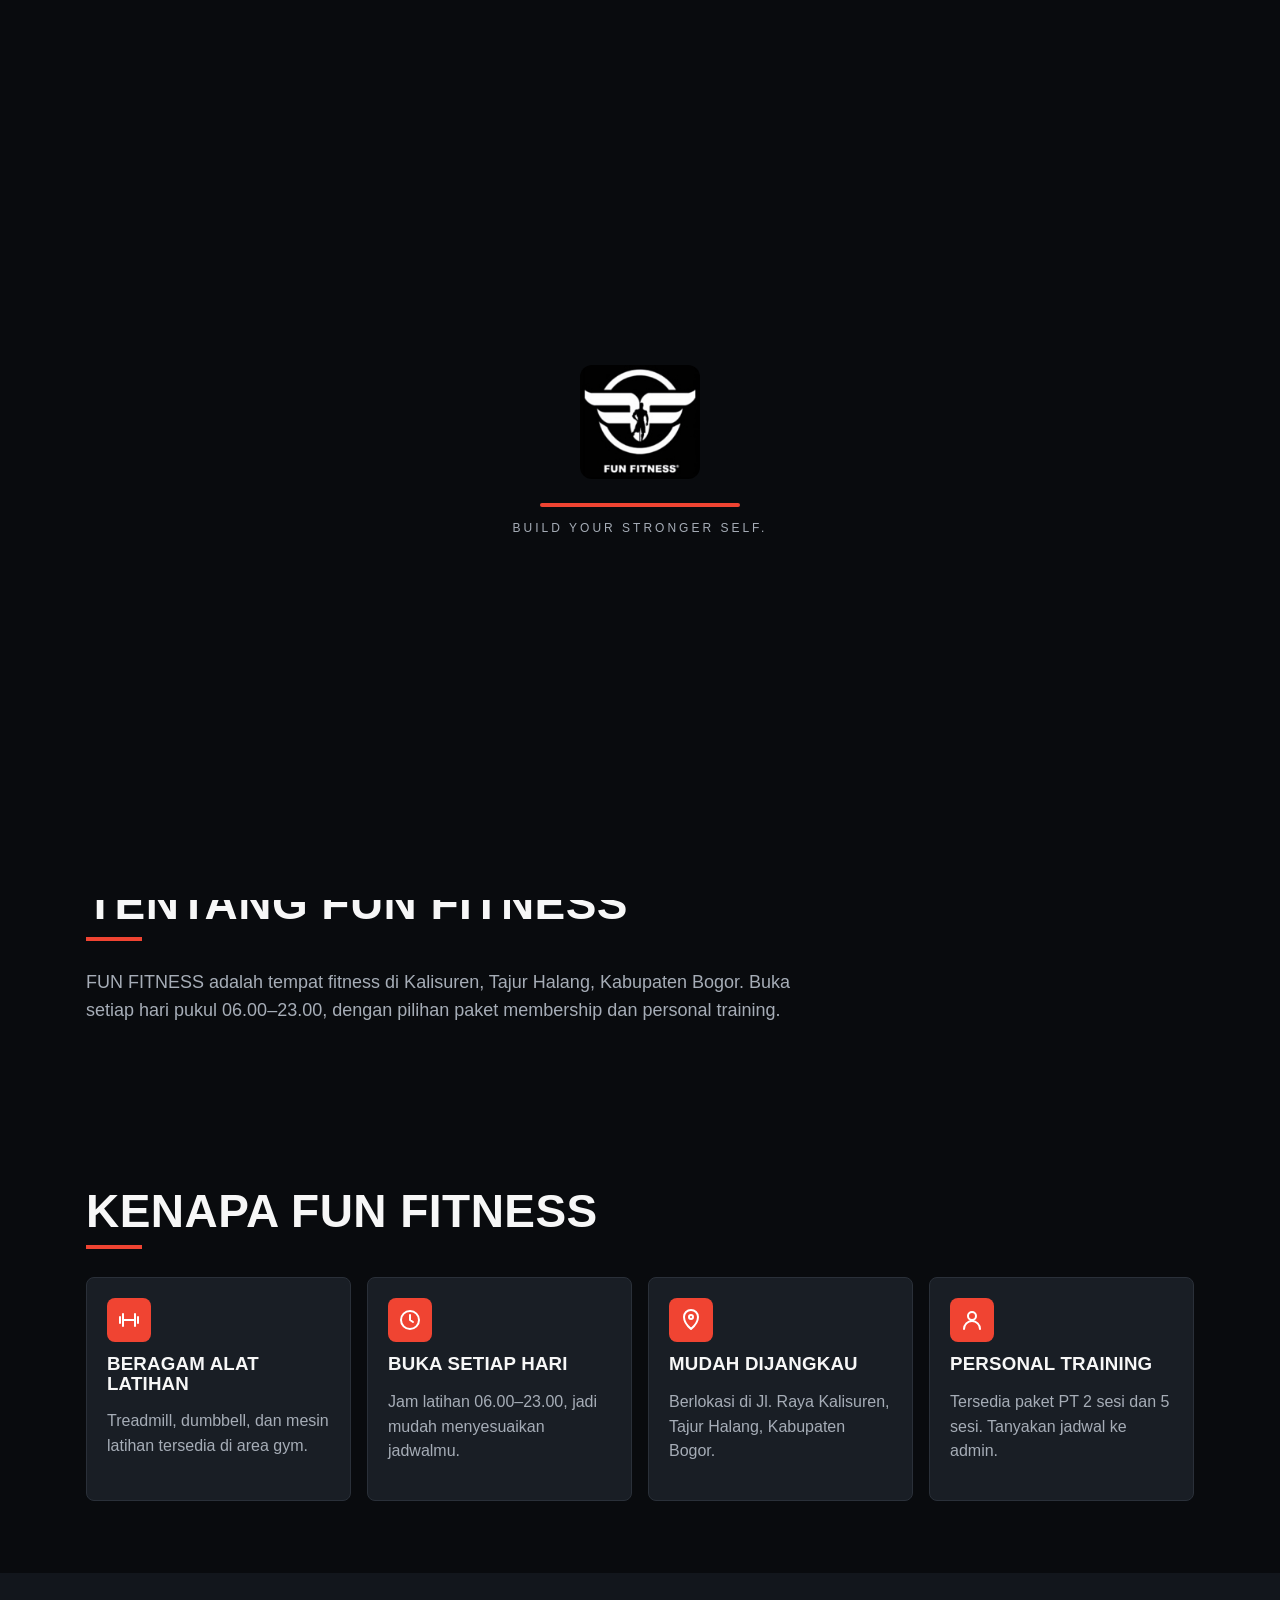
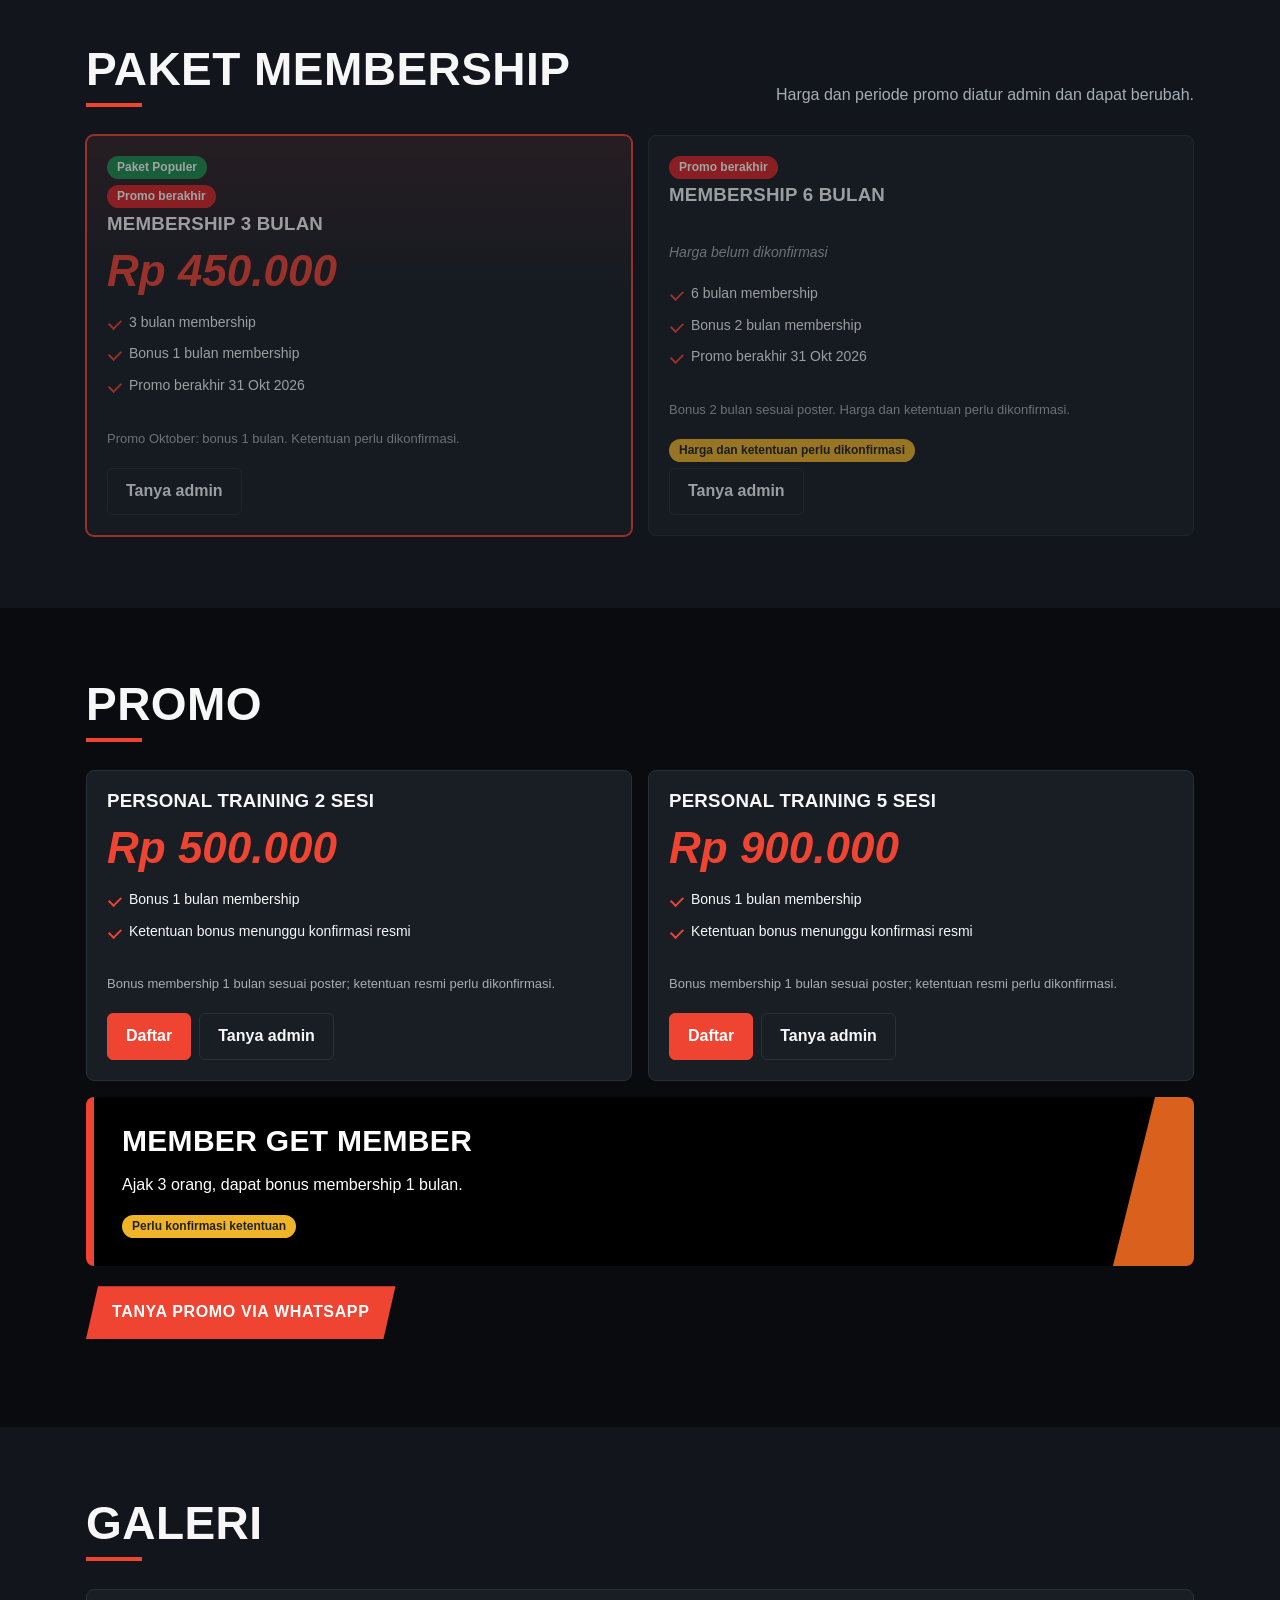
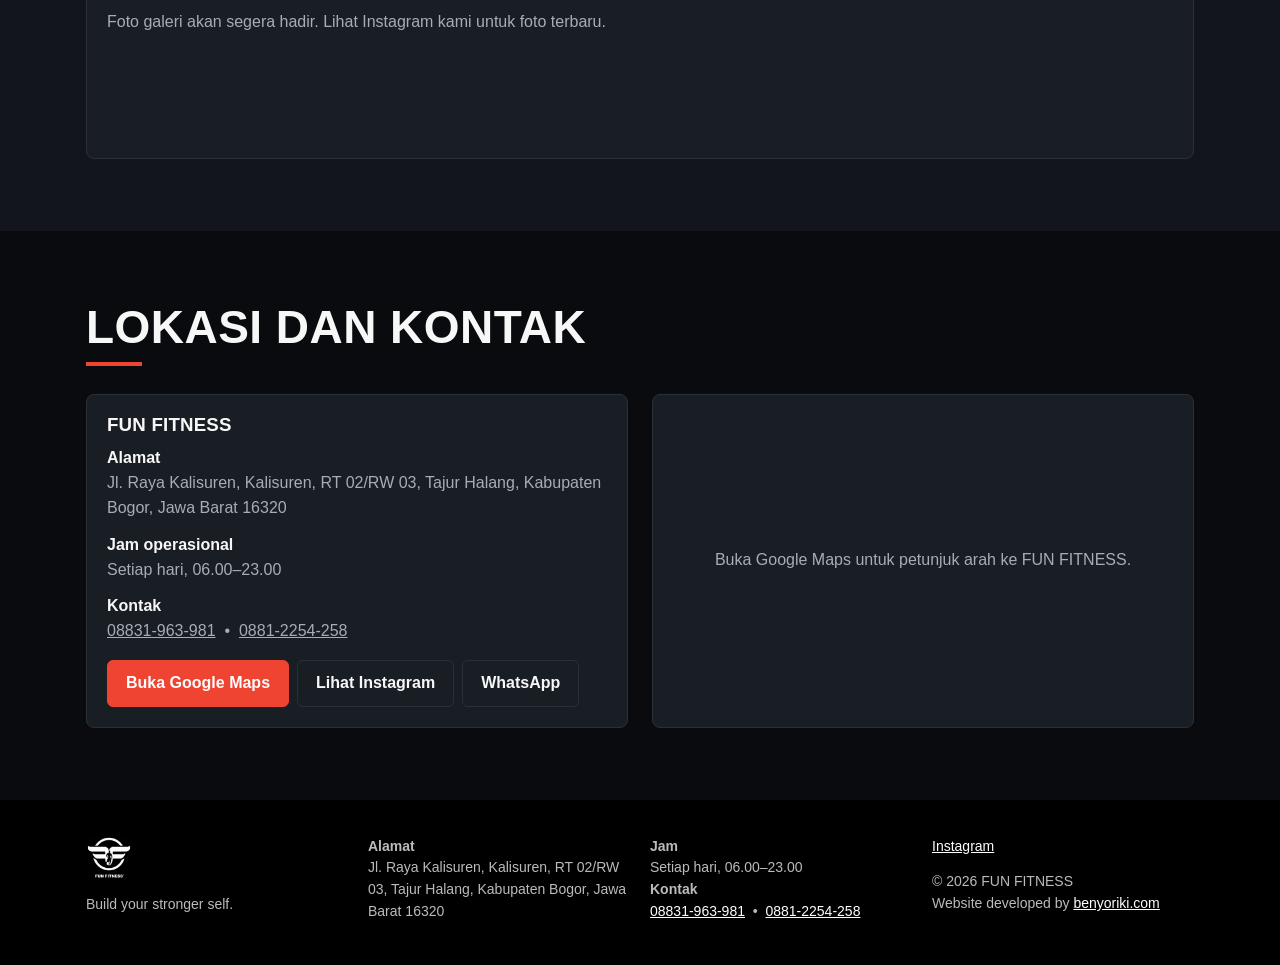
==== index.html @ 8b2befc5 "Add files via upload" ====
<!DOCTYPE html><html lang="id"><head><meta charset="utf-8"><meta name="viewport" content="width=device-width,initial-scale=1"><script src="loader.js"></script>
<title>FUN FITNESS — Tempat Fitness di Tajur Halang, Bogor</title>
<meta name="description" content="FUN FITNESS di Kalisuren, Tajur Halang, Kabupaten Bogor. Buka setiap hari 06.00–23.00. Lihat paket membership dan promo.">
<meta property="og:type" content="website"><meta property="og:title" content="FUN FITNESS — Build Your Stronger Self"><meta property="og:description" content="Paket membership dan promo FUN FITNESS, Tajur Halang, Bogor."><meta property="og:image" content="logo.png">
<link rel="icon" href="favicon.png"><link rel="stylesheet" href="style.css"></head><body class="hasbar">
<header class="nav"><div class="wrap"><a href="index.html" aria-label="FUN FITNESS"><img class="logo" src="logo.png" alt="FUN FITNESS"></a>
<button class="btn s" id="menu" aria-label="Buka menu">☰</button>
<nav><a href="#beranda">Beranda</a><a href="#fasilitas">Fasilitas</a><a href="#paket">Membership</a><a href="#promo">Promo</a><a href="#galeri">Galeri</a><a href="#lokasi">Lokasi</a><a class="btn s" href="login.html">Login</a><a class="btn s p" href="register.html">Daftar Member</a><button class="btn s" id="theme" aria-label="Ganti tema terang/gelap">Tema</button></nav></div></header>
<main>
<div class="hero" id="beranda"><div class="wrap"><div><span class="tag">Open Daily</span><span class="tag">06.00–23.00</span><span class="tag">Kalisuren, Tajur Halang, Bogor</span>
<h1>Build your <span>stronger</span> self.</h1>
<p>Temukan tempat latihan yang nyaman, pilihan membership yang sesuai kebutuhan, dan mulai perjalanan fitness kamu bersama FUN FITNESS.</p>
<div class="row"><a class="btn p big" href="register.html">Daftar Member Sekarang</a><a class="btn big" href="#paket">Lihat Paket Membership</a><a class="lnk" href="#lokasi">Lihat Lokasi</a><a class="lnk" id="heroWa" target="_blank" rel="noopener">Tanya Admin</a></div></div>
<aside class="hp" id="heroPromo" aria-label="Promo aktif"></aside></div></div>
<div class="strip" aria-hidden="true"><div><span>Open Daily</span><span><b data-s="hours"></b></span><span>Kalisuren, Tajur Halang, Bogor</span><span>Personal Training</span><span>Build your stronger self</span><span>Open Daily</span><span><b data-s="hours"></b></span><span>Kalisuren, Tajur Halang, Bogor</span><span>Personal Training</span><span>Build your stronger self</span></div></div>
<section id="tentang"><div class="wrap"><div class="sh"><h2>Tentang FUN FITNESS</h2></div><p class="mut" style="max-width:40em;font-size:18px">FUN FITNESS adalah tempat fitness di Kalisuren, Tajur Halang, Kabupaten Bogor. Buka setiap hari pukul 06.00–23.00, dengan pilihan paket membership dan personal training.</p></div></section>
<section id="fasilitas"><div class="wrap"><div class="sh"><h2>Kenapa FUN FITNESS</h2></div><div class="grid g4"><div class="card"><div class="ic"><svg viewBox="0 0 24 24" width="24" height="24" fill="none" stroke="currentColor" stroke-width="2" stroke-linecap="round" stroke-linejoin="round"><path d="M6 6v12M18 6v12M3 9v6M21 9v6M6 12h12"/></svg></div><h3>Beragam alat latihan</h3><p class="mut">Treadmill, dumbbell, dan mesin latihan tersedia di area gym.</p></div><div class="card"><div class="ic"><svg viewBox="0 0 24 24" width="24" height="24" fill="none" stroke="currentColor" stroke-width="2" stroke-linecap="round" stroke-linejoin="round"><path d="M12 7v5l3 2M21 12a9 9 0 1 1-18 0 9 9 0 0 1 18 0z"/></svg></div><h3>Buka setiap hari</h3><p class="mut">Jam latihan 06.00–23.00, jadi mudah menyesuaikan jadwalmu.</p></div><div class="card"><div class="ic"><svg viewBox="0 0 24 24" width="24" height="24" fill="none" stroke="currentColor" stroke-width="2" stroke-linecap="round" stroke-linejoin="round"><path d="M12 21s7-6 7-12a7 7 0 1 0-14 0c0 6 7 12 7 12zM12 11a2 2 0 1 0 0-4 2 2 0 0 0 0 4z"/></svg></div><h3>Mudah dijangkau</h3><p class="mut">Berlokasi di Jl. Raya Kalisuren, Tajur Halang, Kabupaten Bogor.</p></div><div class="card"><div class="ic"><svg viewBox="0 0 24 24" width="24" height="24" fill="none" stroke="currentColor" stroke-width="2" stroke-linecap="round" stroke-linejoin="round"><path d="M16 8a4 4 0 1 0-8 0 4 4 0 0 0 8 0zM4 21a8 8 0 0 1 16 0"/></svg></div><h3>Personal training</h3><p class="mut">Tersedia paket PT 2 sesi dan 5 sesi. Tanyakan jadwal ke admin.</p></div></div></div></section>
<section id="paket" class="alt"><div class="wrap"><div class="sh"><h2>Paket Membership</h2><p class="mut">Harga dan periode promo diatur admin dan dapat berubah.</p></div><div class="grid" id="pk"></div></div></section>
<section id="promo"><div class="wrap"><div class="sh"><h2>Promo</h2></div><div class="grid" id="pt"></div><div class="poster" id="mgm"></div><p style="margin-top:20px"><a class="btn p big" id="ctaWa" href="#lokasi">Tanya Promo via WhatsApp</a></p></div></section>
<section id="galeri" class="alt"><div class="wrap"><div class="sh"><h2>Galeri</h2></div><div class="gal" id="gal"></div></div></section>
<section id="lokasi"><div class="wrap"><div class="sh"><h2>Lokasi dan Kontak</h2></div><div class="loc"><div class="card"><h3 data-s="name"></h3><dl style="margin:0"><dt>Alamat</dt><dd data-s="address"></dd><dt>Jam operasional</dt><dd data-s="hours"></dd><dt>Kontak</dt><dd id="contact"></dd></dl><div class="acts"><a class="btn p" data-link="maps" target="_blank" rel="noopener">Buka Google Maps</a><a class="btn" data-link="ig" target="_blank" rel="noopener">Lihat Instagram</a><a class="btn" data-link="wa" target="_blank" rel="noopener">WhatsApp</a></div></div>
<div class="card" style="display:flex;align-items:center;justify-content:center;text-align:center"><p class="mut">Buka Google Maps untuk petunjuk arah ke FUN FITNESS.</p></div></div></div></section>
</main>
<footer><div class="wrap"><div><img class="logo" src="logo.png" alt="FUN FITNESS"><p>Build your stronger self.</p></div><div><b>Alamat</b><br><span data-s="address"></span></div><div><b>Jam</b><br><span data-s="hours"></span><br><b>Kontak</b><br><span id="fcontact"></span></div><div><a data-link="ig" target="_blank" rel="noopener">Instagram</a><p>© <span id="year"></span> FUN FITNESS<br>Website developed by <a href="https://benyoriki.com" target="_blank" rel="noopener">benyoriki.com</a></p></div></div></footer>
<div class="mbar"><a class="btn p" href="register.html">Daftar Member</a><a class="btn" id="barWa" target="_blank" rel="noopener">WhatsApp</a></div>
<div id="lb" role="dialog" aria-label="Foto"><button class="btn" id="lbx">Tutup</button><img alt=""></div>
<script src="storage.js"></script><script src="app.js"></script><script src="public.js"></script></body></html>
---- style.css ----
:root{--bg:#F4F6F8;--bg2:#fff;--card:#fff;--pri:#E83B2E;--pri2:#CF2929;--tx:#20242A;--tx2:#68717D;--bd:#E0E4E9;--r:8px;--hf:"Bahnschrift","Oswald","Arial Narrow",Impact,sans-serif}
[data-theme=dark]{--bg:#090B0E;--bg2:#12161C;--card:#191E25;--pri:#F04432;--pri2:#CF2929;--tx:#F7F7F7;--tx2:#A6ADB7;--bd:#2a3039}
*{box-sizing:border-box}html{scroll-behavior:smooth}
body{margin:0;font-family:"Segoe UI",Roboto,Arial,sans-serif;background:var(--bg);color:var(--tx);line-height:1.55}
a{color:inherit}img{max-width:100%}h1,h2,h3{font-family:var(--hf);text-transform:uppercase;line-height:1.05;margin:0 0 .5em;letter-spacing:.01em}
.wrap{max-width:1140px;margin:auto;padding:0 16px}section,.hero{scroll-margin-top:68px}section{padding:72px 0}section.alt{background:var(--bg2)}
.sh{display:flex;justify-content:space-between;align-items:end;gap:12px;flex-wrap:wrap;margin-bottom:28px}.sh h2{font-size:34px;font-size:clamp(28px,5vw,46px);margin:0}.sh p{margin:0;max-width:30em}.mut{color:var(--tx2)}
.btn{display:inline-flex;align-items:center;justify-content:center;gap:6px;padding:10px 18px;border-radius:6px;border:1px solid var(--bd);background:var(--card);color:var(--tx);cursor:pointer;font:inherit;font-weight:700;text-decoration:none;min-height:42px;transition:background .15s,transform .15s}
.btn.p{background:var(--pri);border-color:var(--pri);color:#fff}.btn.p:hover{background:var(--pri2)}.btn.s{padding:4px 10px;min-height:30px;font-size:13px}.btn:disabled{opacity:.6}
.btn.big{padding:14px 26px;text-transform:uppercase;letter-spacing:.04em;clip-path:polygon(12px 0,100% 0,calc(100% - 12px) 100%,0 100%);border-radius:0;border:0}
:focus-visible{outline:2px solid var(--pri);outline-offset:2px}
.card{background:var(--card);border:1px solid var(--bd);border-radius:var(--r);padding:20px}
.grid{display:grid;gap:16px;grid-template-columns:repeat(auto-fit,minmax(250px,1fr))}
.nav{position:sticky;top:0;z-index:10;background:var(--bg2);border-bottom:1px solid var(--bd)}
.nav .wrap{display:flex;align-items:center;gap:12px;min-height:60px}
.logo{background:#000;border-radius:6px;height:44px;display:block}
.nav nav{display:flex;gap:16px;margin-left:auto;align-items:center}.nav nav a:not(.btn){text-decoration:none;font-weight:600;font-size:14px;color:var(--tx2)}.nav nav a:not(.btn):hover{color:var(--pri)}
#menu{display:none;margin-left:auto}
.hero{position:relative;overflow:hidden;color:#fff;padding:72px 0;background:linear-gradient(100deg,rgba(9,11,14,.95) 35%,rgba(9,11,14,.6)),url(hero-gym.jpg) center/cover #090B0E}
.hero:before{content:"";position:absolute;right:-8%;top:0;bottom:0;width:30%;background:var(--pri2);opacity:.25;transform:skewX(-14deg)}
.hero .wrap{position:relative;display:grid;gap:32px;grid-template-columns:1.3fr 1fr;align-items:center}
.hero h1{font-size:48px;font-size:clamp(40px,9vw,92px);margin-bottom:.3em}.hero h1 span{color:var(--pri)}.hero p{max-width:32em;font-size:18px;color:#d5d8dc}
.hero .row{display:flex;flex-wrap:wrap;gap:12px;margin:22px 0}.hero .tag{display:inline-block;margin:0 6px 6px 0;padding:4px 12px;border:1px solid rgba(255,255,255,.35);border-radius:99px;font-size:13px}
.hero .lnk{color:#fff;font-weight:700;align-self:center}
.hp{background:rgba(18,22,28,.92);border:1px solid #2a3039;border-top:4px solid var(--pri);border-radius:8px;padding:20px;color:#fff}.hp h3{font-size:22px}.hp .it{display:flex;justify-content:space-between;gap:10px;padding:10px 0;border-bottom:1px solid #2a3039}.hp .it:last-child{border:0}
.ic{width:44px;height:44px;border-radius:8px;background:var(--pri);color:#fff;display:flex;align-items:center;justify-content:center;margin-bottom:12px}
.bd{display:inline-block;padding:2px 10px;border-radius:99px;font-size:12px;font-weight:700;background:var(--bd);color:var(--tx)}
.bd.g{background:#1f8f4e;color:#fff}.bd.y{background:#f0b429;color:#222}.bd.r{background:#D92626;color:#fff}
.pk{display:flex;flex-direction:column;gap:6px;position:relative}.pk.pop{border-color:var(--pri);box-shadow:0 0 0 1px var(--pri)}.pk.off{opacity:.6}
.price{font-family:var(--hf);font-size:44px;font-weight:700;color:var(--pri);line-height:1}.price small{font-family:inherit;font-size:14px;color:var(--tx2);font-weight:400}
.pk ul{list-style:none;padding:0;margin:8px 0;flex:1}.pk li{padding:5px 0 5px 22px;position:relative;font-size:14px}.pk li:before{content:"";position:absolute;left:2px;top:12px;width:10px;height:6px;border-left:2px solid var(--pri);border-bottom:2px solid var(--pri);transform:rotate(-45deg)}
.pk .acts{display:flex;gap:8px;flex-wrap:wrap}
.poster{background:#000;color:#fff;border-radius:var(--r);padding:28px;border-left:8px solid var(--pri);margin-top:16px;position:relative;overflow:hidden}.poster:after{content:"";position:absolute;right:-30px;top:0;bottom:0;width:90px;background:#F26B21;transform:skewX(-14deg);opacity:.9}.poster h3{font-size:30px}.poster p{max-width:34em}
.gal{display:grid;gap:12px;grid-template-columns:repeat(4,1fr);grid-auto-rows:170px}.gal figure{margin:0;border-radius:var(--r);overflow:hidden;background:var(--card);border:1px solid var(--bd);position:relative;cursor:zoom-in}.gal figure:first-child{grid-column:span 2;grid-row:span 2}
.gal img{width:100%;height:100%;object-fit:cover;display:block;transition:transform .3s}.gal figure:hover img{transform:scale(1.04)}
.gal figure.ph{cursor:default;display:flex;align-items:center;justify-content:center;text-align:center;color:var(--tx2);font-size:13px;padding:10px;background:repeating-linear-gradient(135deg,var(--card),var(--card) 12px,var(--bg2) 12px,var(--bg2) 24px)}
#lb{position:fixed;top:0;left:0;right:0;bottom:0;background:rgba(0,0,0,.92);display:none;align-items:center;justify-content:center;z-index:50;padding:16px}#lb.on{display:flex}#lb img{max-height:90vh;max-width:100%}#lb button{position:absolute;top:12px;right:12px}
.loc{display:grid;gap:24px;grid-template-columns:1fr 1fr}.loc dt{font-weight:700;margin-top:12px}.loc dd{margin:0;color:var(--tx2)}.loc .acts{display:flex;gap:8px;flex-wrap:wrap;margin-top:16px}
footer{background:#000;color:#bbb;padding:36px 0;font-size:14px}footer a{color:#fff}footer .wrap{display:grid;gap:20px;grid-template-columns:repeat(auto-fit,minmax(220px,1fr))}
.field{margin-bottom:12px}.field label{display:block;font-weight:600;margin-bottom:4px}
input,select,textarea{width:100%;padding:10px;border:1px solid var(--bd);border-radius:8px;background:var(--bg);color:var(--tx);font:inherit}
.err{color:#e5392b;font-size:13px;min-height:1em}
#toasts{position:fixed;right:12px;bottom:12px;z-index:99;display:grid;gap:8px}.toast{background:#222;color:#fff;padding:10px 14px;border-radius:8px;border-left:4px solid #1f8f4e}.toast.err{border-color:#D92626}
.tw{overflow-x:auto}table{border-collapse:collapse;width:100%;font-size:14px}th,td{padding:8px;border-bottom:1px solid var(--bd);text-align:left;white-space:nowrap}th{color:var(--tx2);font-size:12px;text-transform:uppercase}
@media(max-width:900px){.hero .wrap,.loc{grid-template-columns:1fr}.gal{grid-template-columns:repeat(2,1fr)}}
@media(max-width:767px){section{padding:48px 0}#menu{display:block}.nav nav{display:none;position:absolute;top:60px;left:0;right:0;background:var(--bg2);flex-direction:column;padding:12px 16px;margin:0;align-items:flex-start;border-bottom:1px solid var(--bd)}body.menu .nav nav{display:flex}.gal{grid-auto-rows:130px}}
@media(prefers-reduced-motion:reduce){*{scroll-behavior:auto!important;transition:none!important}}
.g4{grid-template-columns:repeat(4,1fr)}
.mo{position:fixed;top:0;left:0;right:0;bottom:0;background:rgba(0,0,0,.7);display:flex;align-items:center;justify-content:center;padding:16px;z-index:60}.md{background:var(--card);border-radius:var(--r);padding:20px;width:100%;max-width:420px;max-height:90vh;overflow:auto;border-top:4px solid var(--pri)}.mb{display:flex;gap:8px;justify-content:flex-end;margin-top:12px}
@media(max-width:900px){.g4{grid-template-columns:repeat(2,1fr)}}
@media(max-width:600px){.g4{grid-template-columns:1fr}.tw table,.tw tbody,.tw tr,.tw td{display:block;width:100%}.tw tr:first-child{display:none}.tw tr{border:1px solid var(--bd);border-radius:8px;margin-bottom:10px;padding:6px}.tw td{white-space:normal;border:0;display:flex;justify-content:space-between;gap:12px;text-align:right;align-items:center}.tw td:before{content:attr(data-label);font-weight:700;color:var(--tx2);text-align:left}.tw td input{min-width:0;width:60%}}
.tw td{overflow-wrap:anywhere}.row2 input,.row2 select{min-width:0}
/* v4 */
.hero{padding:84px 0 72px;background:radial-gradient(circle at 85% 15%,rgba(240,68,50,.35),transparent 45%),linear-gradient(100deg,rgba(9,11,14,.96) 40%,rgba(9,11,14,.7)),url(hero-gym.jpg) center/cover #090B0E}
.hero:after{content:"";position:absolute;right:5%;top:50%;width:420px;height:420px;margin-top:-210px;background:url(logo.png) center/contain no-repeat;opacity:.08}.hero .wrap{z-index:1}
.hero h1,.price{font-style:italic}.sh h2:after{content:"";display:block;width:56px;height:4px;background:var(--pri);margin-top:10px}
.strip{background:var(--pri);color:#fff;font-family:var(--hf);text-transform:uppercase;font-weight:700;letter-spacing:.08em;overflow:hidden;white-space:nowrap}.strip div{display:inline-block;padding:11px 0;animation:mq 30s linear infinite}.strip span{margin:0 26px}.strip span:before{content:"";display:inline-block;width:8px;height:8px;background:#fff;transform:skewX(-14deg);margin-right:26px}@keyframes mq{to{transform:translateX(-50%)}}
.card{transition:border-color .2s}.card:hover{border-color:var(--pri)}.pk.pop{background:linear-gradient(180deg,rgba(240,68,50,.12),transparent 40%),var(--card)}
.sg{grid-template-columns:repeat(2,1fr)}.mbar{display:none}
@media(min-width:900px){.sg{grid-template-columns:repeat(4,1fr)}}
@media(max-width:767px){.hero{padding:36px 0 32px}.hero h1{font-size:44px}.hero .row .btn{width:100%}.hero:after{width:260px;height:260px;margin-top:-130px;right:-50px;opacity:.07}.mbar{display:flex;position:fixed;left:0;right:0;bottom:0;z-index:15;background:var(--bg2);border-top:1px solid var(--bd);padding:8px 12px;gap:8px}.mbar .btn{flex:1}body.hasbar{padding-bottom:66px}}
@media(max-width:600px){.tw td[data-label=Aksi]{display:flex;flex-wrap:wrap;gap:6px;justify-content:flex-start;padding-top:10px}.tw td[data-label=Aksi]:before{display:none}.tw td[data-label=Aksi] .btn{flex:1 1 40%;white-space:nowrap}}
@media(prefers-reduced-motion:reduce){.strip div{animation:none}}
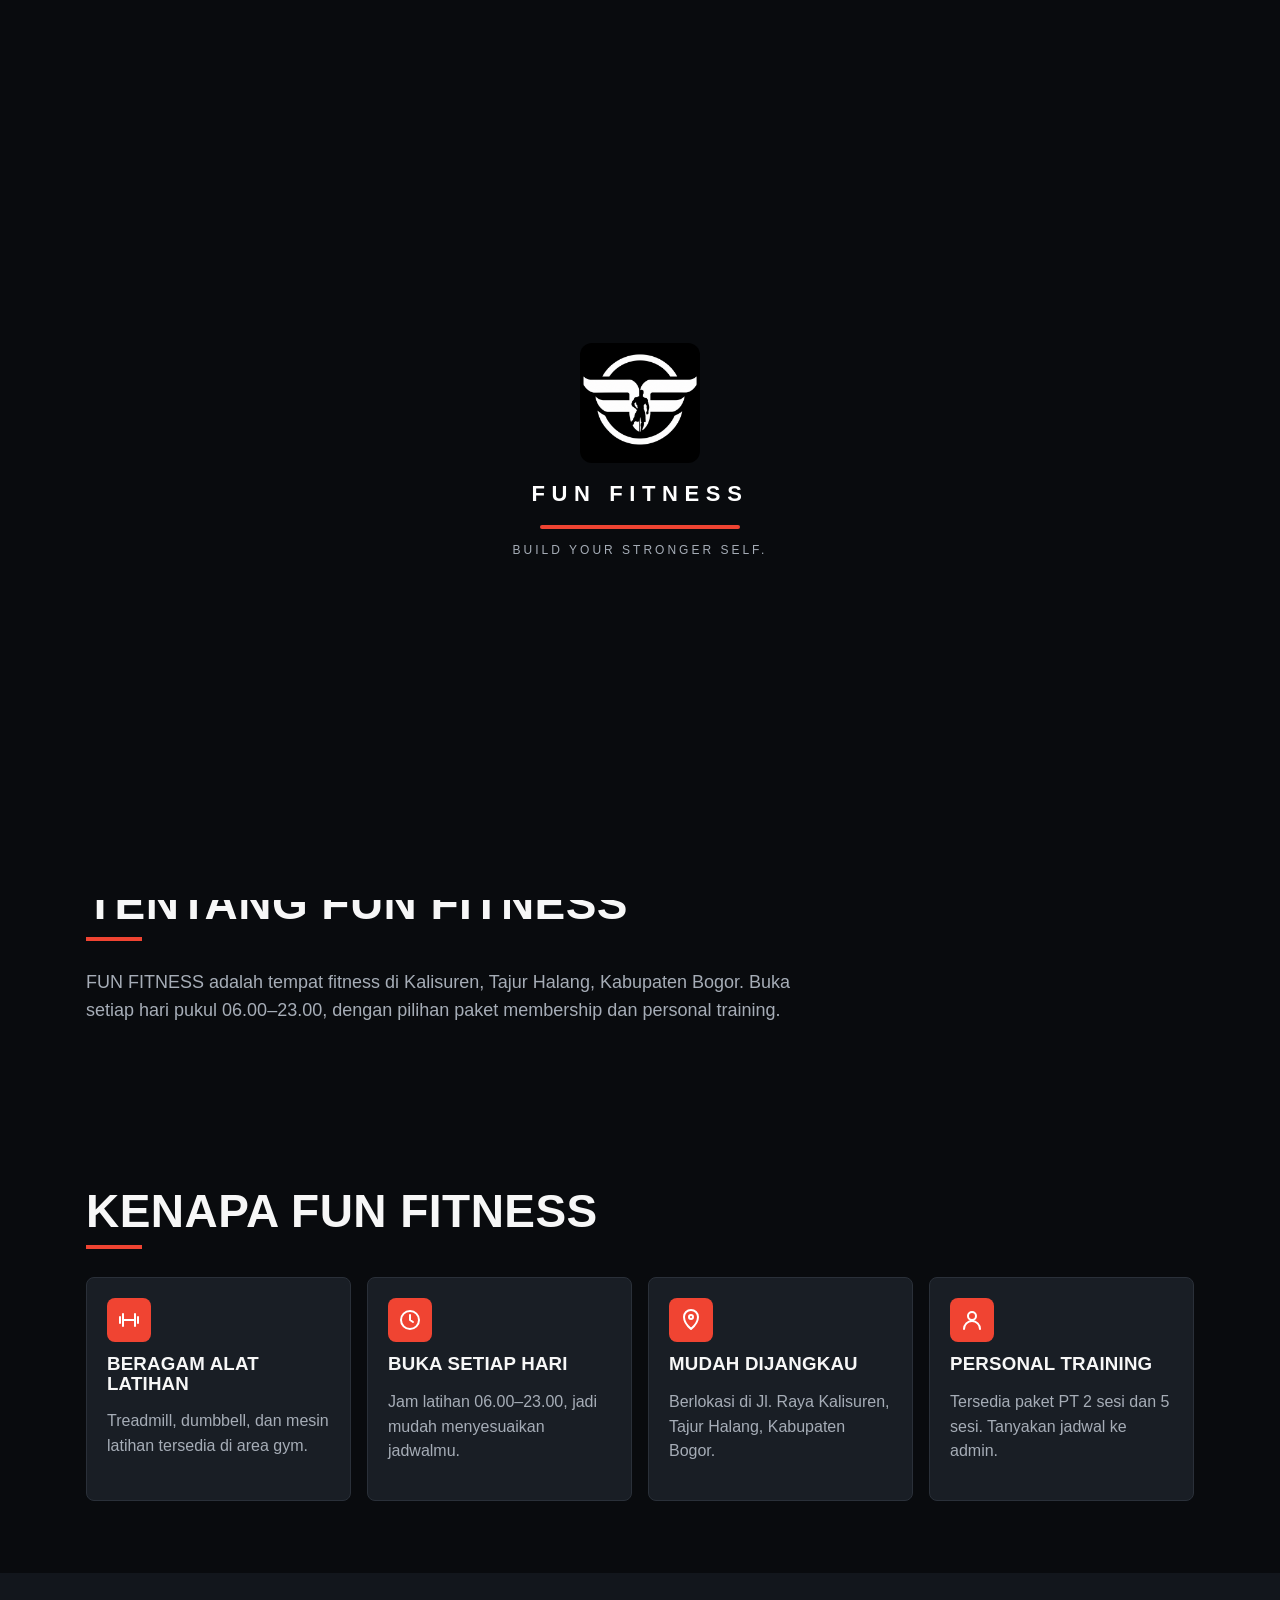
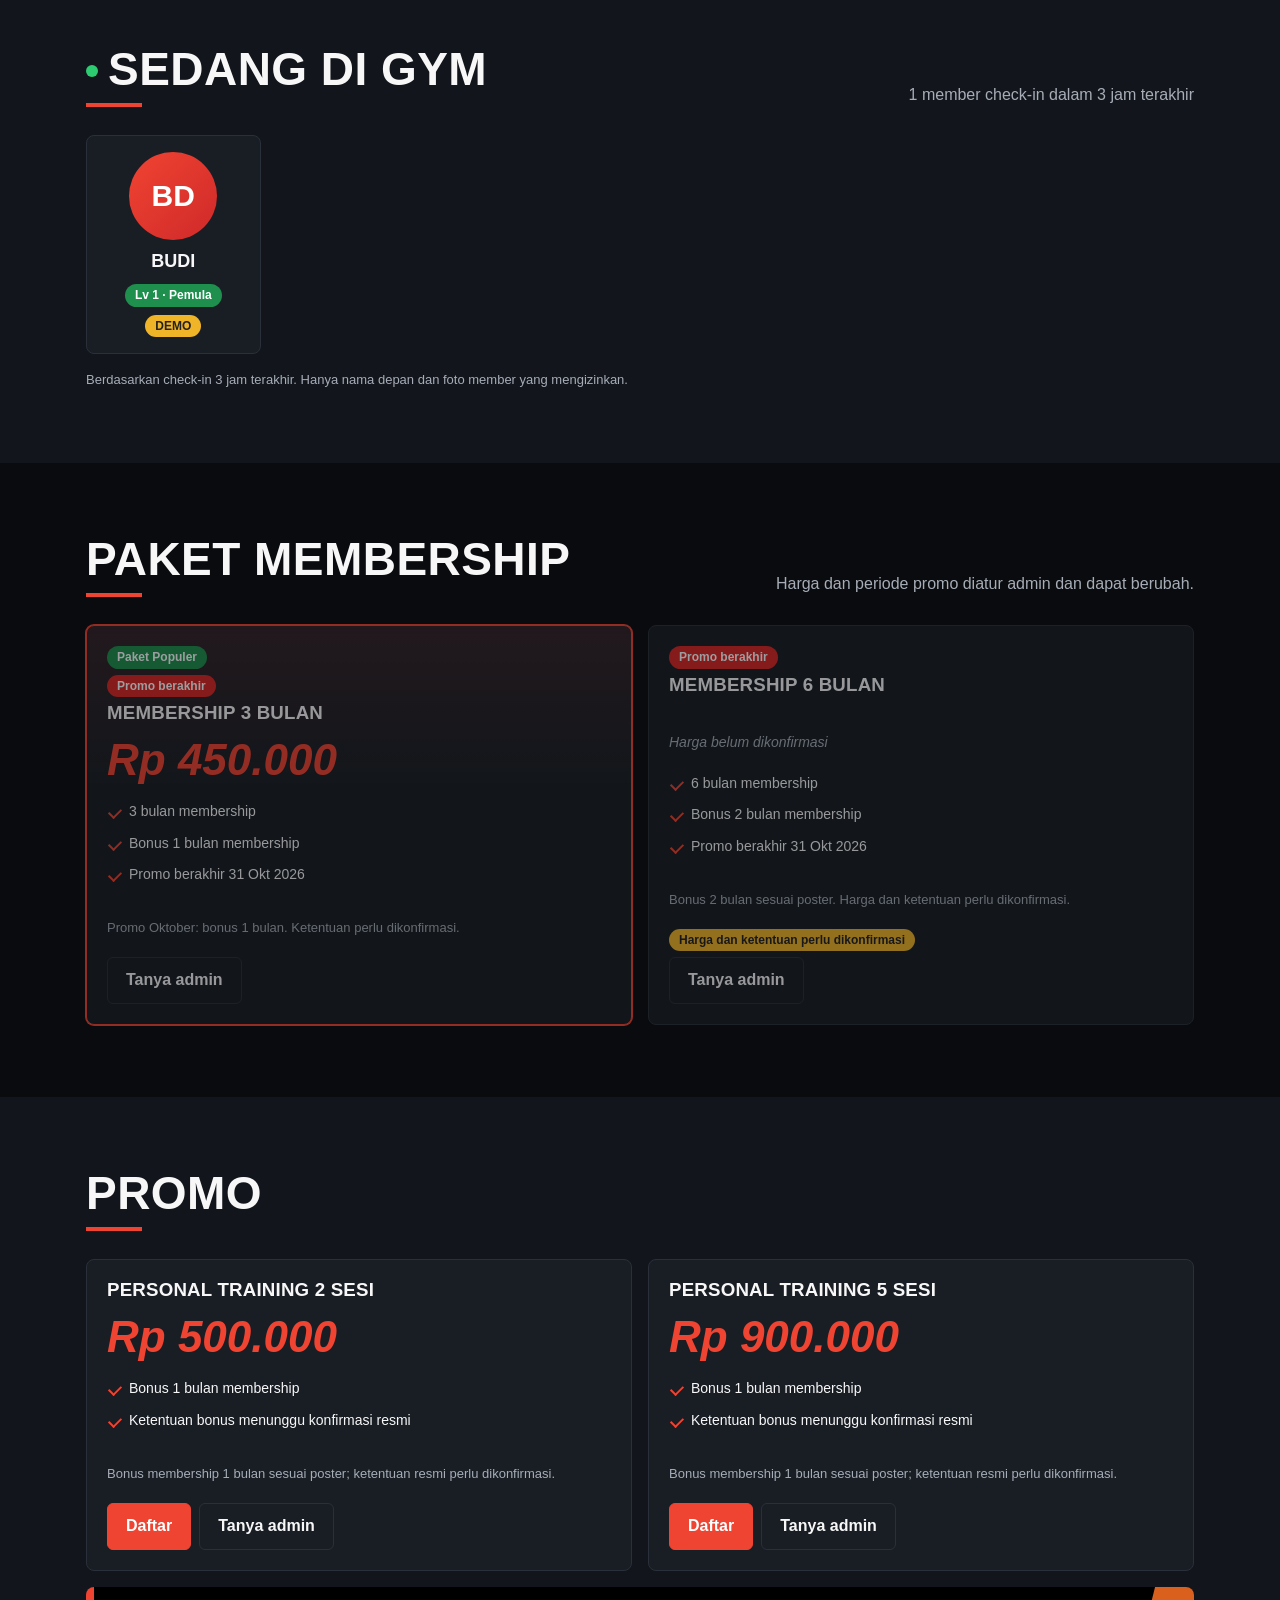
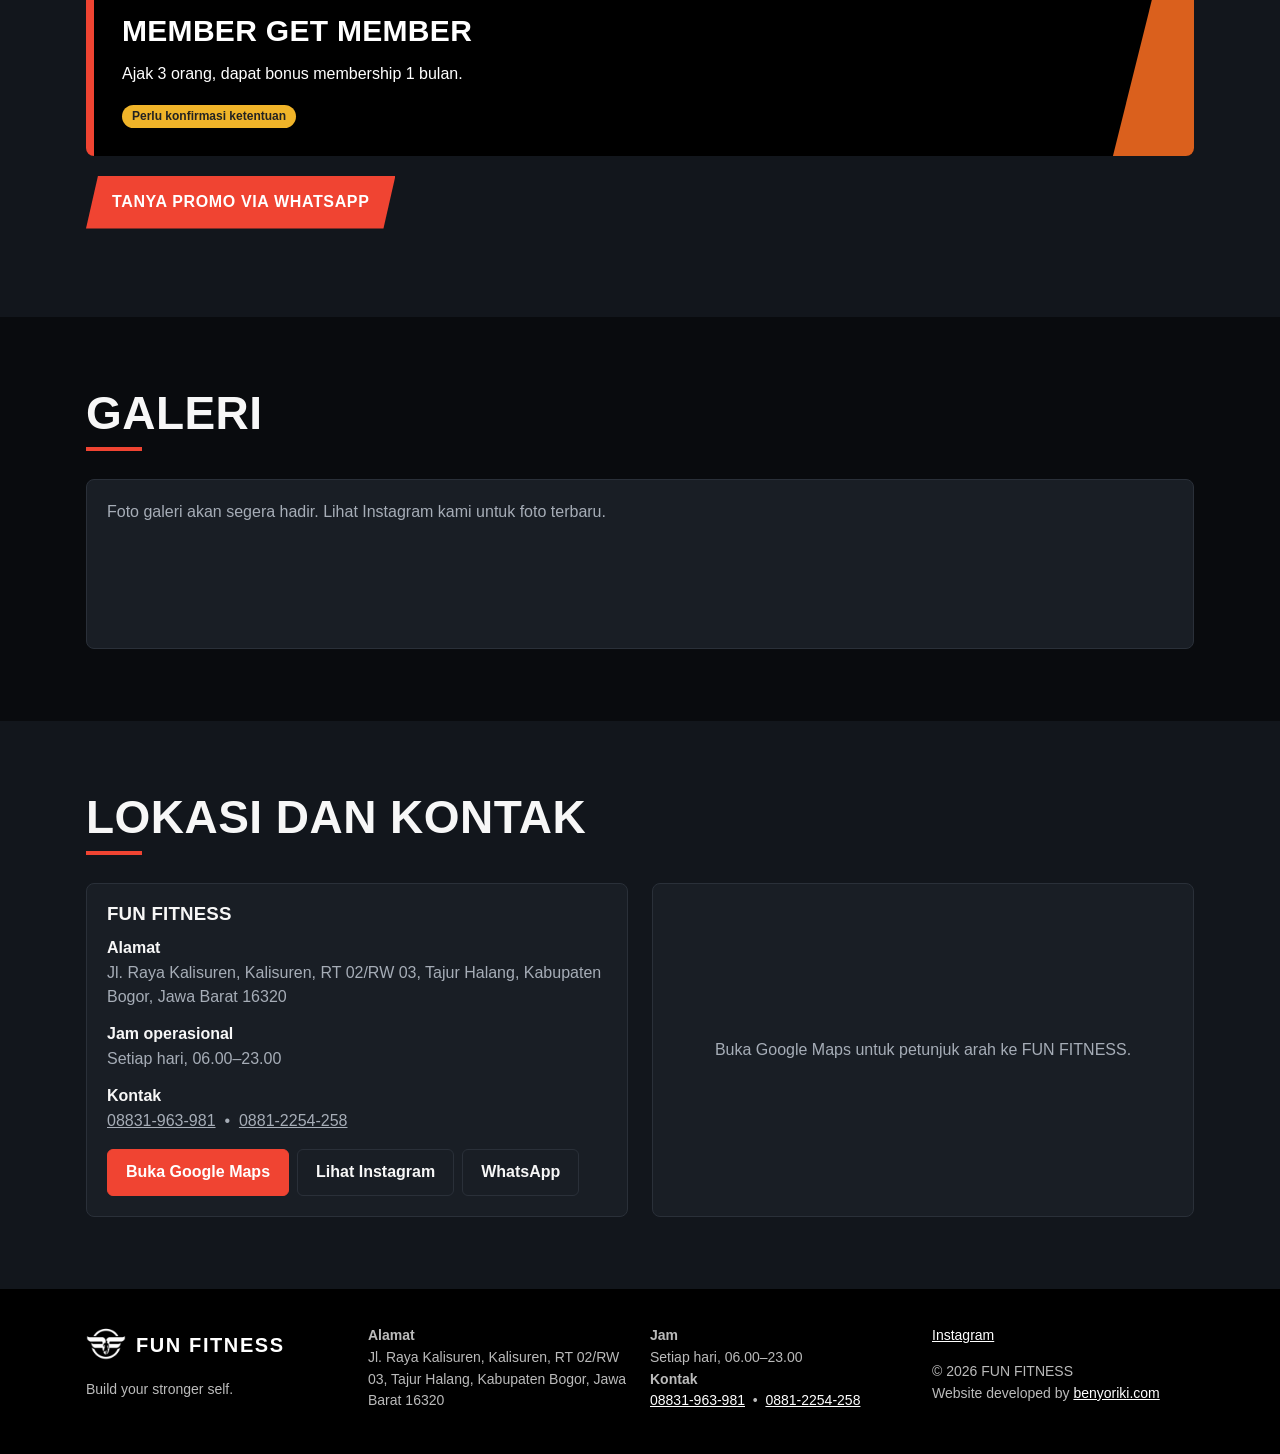
==== commit 2f9d9c66: "Add files via upload" ====
--- a/index.html
+++ b/index.html
@@ -1,11 +1,11 @@
 <!DOCTYPE html><html lang="id"><head><meta charset="utf-8"><meta name="viewport" content="width=device-width,initial-scale=1"><script src="loader.js"></script>
 <title>FUN FITNESS — Tempat Fitness di Tajur Halang, Bogor</title>
 <meta name="description" content="FUN FITNESS di Kalisuren, Tajur Halang, Kabupaten Bogor. Buka setiap hari 06.00–23.00. Lihat paket membership dan promo.">
-<meta property="og:type" content="website"><meta property="og:title" content="FUN FITNESS — Build Your Stronger Self"><meta property="og:description" content="Paket membership dan promo FUN FITNESS, Tajur Halang, Bogor."><meta property="og:image" content="logo.png">
-<link rel="icon" href="favicon.png"><link rel="stylesheet" href="style.css"></head><body class="hasbar">
-<header class="nav"><div class="wrap"><a href="index.html" aria-label="FUN FITNESS"><img class="logo" src="logo.png" alt="FUN FITNESS"></a>
+<meta property="og:type" content="website"><meta property="og:title" content="FUN FITNESS — Build Your Stronger Self"><meta property="og:description" content="Paket membership dan promo FUN FITNESS, Tajur Halang, Bogor."><meta property="og:image" content="https://benyoriki.github.io/Gym/og.png">
+<link rel="icon" href="favicon.png"><link rel="manifest" href="manifest.webmanifest"><meta name="theme-color" content="#090B0E"><meta name="application-name" content="FUN FITNESS"><meta name="apple-mobile-web-app-title" content="FUN FITNESS"><meta name="apple-mobile-web-app-capable" content="yes"><meta property="og:site_name" content="FUN FITNESS"><link rel="apple-touch-icon" href="icon-180.png"><link rel="stylesheet" href="style.css"></head><body class="hasbar">
+<header class="nav"><div class="wrap"><a class="brand" href="index.html"><img class="logo" src="logo.png" alt="Logo FUN FITNESS"><span>FUN FITNESS</span></a>
 <button class="btn s" id="menu" aria-label="Buka menu">☰</button>
-<nav><a href="#beranda">Beranda</a><a href="#fasilitas">Fasilitas</a><a href="#paket">Membership</a><a href="#promo">Promo</a><a href="#galeri">Galeri</a><a href="#lokasi">Lokasi</a><a class="btn s" href="login.html">Login</a><a class="btn s p" href="register.html">Daftar Member</a><button class="btn s" id="theme" aria-label="Ganti tema terang/gelap">Tema</button></nav></div></header>
+<nav><a href="#beranda">Beranda</a><a href="#fasilitas">Fasilitas</a><a href="#paket">Membership</a><a href="#promo">Promo</a><a href="#galeri">Galeri</a><a href="#lokasi">Lokasi</a><button class="btn s pwa">Pasang Aplikasi</button><a class="btn s" href="login.html">Login</a><a class="btn s p" href="register.html">Daftar Member</a><button class="btn s" id="theme" aria-label="Ganti tema terang/gelap">Tema</button></nav></div></header>
 <main>
 <div class="hero" id="beranda"><div class="wrap"><div><span class="tag">Open Daily</span><span class="tag">06.00–23.00</span><span class="tag">Kalisuren, Tajur Halang, Bogor</span>
 <h1>Build your <span>stronger</span> self.</h1>
@@ -15,13 +15,14 @@
 <div class="strip" aria-hidden="true"><div><span>Open Daily</span><span><b data-s="hours"></b></span><span>Kalisuren, Tajur Halang, Bogor</span><span>Personal Training</span><span>Build your stronger self</span><span>Open Daily</span><span><b data-s="hours"></b></span><span>Kalisuren, Tajur Halang, Bogor</span><span>Personal Training</span><span>Build your stronger self</span></div></div>
 <section id="tentang"><div class="wrap"><div class="sh"><h2>Tentang FUN FITNESS</h2></div><p class="mut" style="max-width:40em;font-size:18px">FUN FITNESS adalah tempat fitness di Kalisuren, Tajur Halang, Kabupaten Bogor. Buka setiap hari pukul 06.00–23.00, dengan pilihan paket membership dan personal training.</p></div></section>
 <section id="fasilitas"><div class="wrap"><div class="sh"><h2>Kenapa FUN FITNESS</h2></div><div class="grid g4"><div class="card"><div class="ic"><svg viewBox="0 0 24 24" width="24" height="24" fill="none" stroke="currentColor" stroke-width="2" stroke-linecap="round" stroke-linejoin="round"><path d="M6 6v12M18 6v12M3 9v6M21 9v6M6 12h12"/></svg></div><h3>Beragam alat latihan</h3><p class="mut">Treadmill, dumbbell, dan mesin latihan tersedia di area gym.</p></div><div class="card"><div class="ic"><svg viewBox="0 0 24 24" width="24" height="24" fill="none" stroke="currentColor" stroke-width="2" stroke-linecap="round" stroke-linejoin="round"><path d="M12 7v5l3 2M21 12a9 9 0 1 1-18 0 9 9 0 0 1 18 0z"/></svg></div><h3>Buka setiap hari</h3><p class="mut">Jam latihan 06.00–23.00, jadi mudah menyesuaikan jadwalmu.</p></div><div class="card"><div class="ic"><svg viewBox="0 0 24 24" width="24" height="24" fill="none" stroke="currentColor" stroke-width="2" stroke-linecap="round" stroke-linejoin="round"><path d="M12 21s7-6 7-12a7 7 0 1 0-14 0c0 6 7 12 7 12zM12 11a2 2 0 1 0 0-4 2 2 0 0 0 0 4z"/></svg></div><h3>Mudah dijangkau</h3><p class="mut">Berlokasi di Jl. Raya Kalisuren, Tajur Halang, Kabupaten Bogor.</p></div><div class="card"><div class="ic"><svg viewBox="0 0 24 24" width="24" height="24" fill="none" stroke="currentColor" stroke-width="2" stroke-linecap="round" stroke-linejoin="round"><path d="M16 8a4 4 0 1 0-8 0 4 4 0 0 0 8 0zM4 21a8 8 0 0 1 16 0"/></svg></div><h3>Personal training</h3><p class="mut">Tersedia paket PT 2 sesi dan 5 sesi. Tanyakan jadwal ke admin.</p></div></div></div></section>
-<section id="paket" class="alt"><div class="wrap"><div class="sh"><h2>Paket Membership</h2><p class="mut">Harga dan periode promo diatur admin dan dapat berubah.</p></div><div class="grid" id="pk"></div></div></section>
-<section id="promo"><div class="wrap"><div class="sh"><h2>Promo</h2></div><div class="grid" id="pt"></div><div class="poster" id="mgm"></div><p style="margin-top:20px"><a class="btn p big" id="ctaWa" href="#lokasi">Tanya Promo via WhatsApp</a></p></div></section>
-<section id="galeri" class="alt"><div class="wrap"><div class="sh"><h2>Galeri</h2></div><div class="gal" id="gal"></div></div></section>
-<section id="lokasi"><div class="wrap"><div class="sh"><h2>Lokasi dan Kontak</h2></div><div class="loc"><div class="card"><h3 data-s="name"></h3><dl style="margin:0"><dt>Alamat</dt><dd data-s="address"></dd><dt>Jam operasional</dt><dd data-s="hours"></dd><dt>Kontak</dt><dd id="contact"></dd></dl><div class="acts"><a class="btn p" data-link="maps" target="_blank" rel="noopener">Buka Google Maps</a><a class="btn" data-link="ig" target="_blank" rel="noopener">Lihat Instagram</a><a class="btn" data-link="wa" target="_blank" rel="noopener">WhatsApp</a></div></div>
+<section id="gym-now" class="alt"><div class="wrap"><div class="sh"><h2><span class="live"></span>Sedang di gym</h2><p class="mut" id="onsNote"></p></div><div class="ons" id="ons"></div><p class="mut" style="font-size:13px;margin:8px 0 0">Berdasarkan check-in 3 jam terakhir. Hanya nama depan dan foto member yang mengizinkan.</p></div></section>
+<section id="paket"><div class="wrap"><div class="sh"><h2>Paket Membership</h2><p class="mut">Harga dan periode promo diatur admin dan dapat berubah.</p></div><div class="grid" id="pk"></div></div></section>
+<section id="promo" class="alt"><div class="wrap"><div class="sh"><h2>Promo</h2></div><div class="grid" id="pt"></div><div class="poster" id="mgm"></div><p style="margin-top:20px"><a class="btn p big" id="ctaWa" href="#lokasi">Tanya Promo via WhatsApp</a></p></div></section>
+<section id="galeri"><div class="wrap"><div class="sh"><h2>Galeri</h2></div><div class="gal" id="gal"></div></div></section>
+<section id="lokasi" class="alt"><div class="wrap"><div class="sh"><h2>Lokasi dan Kontak</h2></div><div class="loc"><div class="card"><h3 data-s="name"></h3><dl style="margin:0"><dt>Alamat</dt><dd data-s="address"></dd><dt>Jam operasional</dt><dd data-s="hours"></dd><dt>Kontak</dt><dd id="contact"></dd></dl><div class="acts"><a class="btn p" data-link="maps" target="_blank" rel="noopener">Buka Google Maps</a><a class="btn" data-link="ig" target="_blank" rel="noopener">Lihat Instagram</a><a class="btn" data-link="wa" target="_blank" rel="noopener">WhatsApp</a></div></div>
 <div class="card" style="display:flex;align-items:center;justify-content:center;text-align:center"><p class="mut">Buka Google Maps untuk petunjuk arah ke FUN FITNESS.</p></div></div></div></section>
 </main>
-<footer><div class="wrap"><div><img class="logo" src="logo.png" alt="FUN FITNESS"><p>Build your stronger self.</p></div><div><b>Alamat</b><br><span data-s="address"></span></div><div><b>Jam</b><br><span data-s="hours"></span><br><b>Kontak</b><br><span id="fcontact"></span></div><div><a data-link="ig" target="_blank" rel="noopener">Instagram</a><p>© <span id="year"></span> FUN FITNESS<br>Website developed by <a href="https://benyoriki.com" target="_blank" rel="noopener">benyoriki.com</a></p></div></div></footer>
+<footer><div class="wrap"><div><a class="brand" href="index.html"><img class="logo" src="logo.png" alt="Logo FUN FITNESS"><span>FUN FITNESS</span></a><p>Build your stronger self.</p></div><div><b>Alamat</b><br><span data-s="address"></span></div><div><b>Jam</b><br><span data-s="hours"></span><br><b>Kontak</b><br><span id="fcontact"></span></div><div><a data-link="ig" target="_blank" rel="noopener">Instagram</a><p>© <span id="year"></span> FUN FITNESS<br>Website developed by <a href="https://benyoriki.com" target="_blank" rel="noopener">benyoriki.com</a></p></div></div></footer>
 <div class="mbar"><a class="btn p" href="register.html">Daftar Member</a><a class="btn" id="barWa" target="_blank" rel="noopener">WhatsApp</a></div>
 <div id="lb" role="dialog" aria-label="Foto"><button class="btn" id="lbx">Tutup</button><img alt=""></div>
-<script src="storage.js"></script><script src="app.js"></script><script src="public.js"></script></body></html>+<script src="storage.js"></script><script src="app.js"></script><script src="pwa.js"></script><script src="public.js"></script></body></html>
--- a/style.css
+++ b/style.css
@@ -61,3 +61,17 @@
 @media(max-width:767px){.hero{padding:36px 0 32px}.hero h1{font-size:44px}.hero .row .btn{width:100%}.hero:after{width:260px;height:260px;margin-top:-130px;right:-50px;opacity:.07}.mbar{display:flex;position:fixed;left:0;right:0;bottom:0;z-index:15;background:var(--bg2);border-top:1px solid var(--bd);padding:8px 12px;gap:8px}.mbar .btn{flex:1}body.hasbar{padding-bottom:66px}}
 @media(max-width:600px){.tw td[data-label=Aksi]{display:flex;flex-wrap:wrap;gap:6px;justify-content:flex-start;padding-top:10px}.tw td[data-label=Aksi]:before{display:none}.tw td[data-label=Aksi] .btn{flex:1 1 40%;white-space:nowrap}}
 @media(prefers-reduced-motion:reduce){.strip div{animation:none}}
+/* v5 */
+.av{display:inline-flex;align-items:center;justify-content:center;width:56px;height:56px;border-radius:50%;background:linear-gradient(135deg,var(--pri),var(--pri2));color:#fff;font-family:var(--hf);font-weight:700;font-size:20px;overflow:hidden;flex-shrink:0}.av img{width:100%;height:100%;object-fit:cover;display:block}.av.l{width:88px;height:88px;font-size:30px}
+.live{display:inline-block;width:12px;height:12px;border-radius:50%;background:#2ecc71;margin-right:10px;animation:lp 1.6s infinite}@keyframes lp{0%{box-shadow:0 0 0 0 rgba(46,204,113,.6)}70%,100%{box-shadow:0 0 0 10px rgba(46,204,113,0)}}
+.ons{display:flex;gap:12px;overflow-x:auto;padding-bottom:8px;-webkit-overflow-scrolling:touch}.oc{flex:0 0 150px;text-align:center;display:flex;flex-direction:column;align-items:center;gap:8px;padding:16px 10px}.oc b{font-family:var(--hf);text-transform:uppercase;font-size:18px}
+@media(min-width:900px){.ons{flex-wrap:wrap;overflow:visible}.oc{flex:0 0 calc(16.66% - 10px)}}
+.back{display:inline-flex;align-items:center;gap:6px;color:var(--tx2);font-weight:600;text-decoration:none;min-height:40px;margin-bottom:8px}.back:hover{color:var(--pri)}
+.cvw{position:relative;width:240px;max-width:100%;margin:0 auto 12px}.cvw canvas{display:block;border-radius:8px;touch-action:none;cursor:grab;max-width:100%}.cvw:after{content:"";position:absolute;top:0;left:0;right:0;bottom:0;pointer-events:none;background:radial-gradient(circle at center,transparent 119px,rgba(0,0,0,.6) 120px);border-radius:8px}
+body.side-open:after{content:"";position:fixed;top:0;left:230px;right:0;bottom:0;background:rgba(0,0,0,.55);z-index:19}
+.live{vertical-align:middle;margin-top:-4px}
+/* v6 */
+[hidden]{display:none!important}.pwa{display:none}.can-install .pwa{display:inline-flex}
+.brand{display:flex;align-items:center;gap:10px;text-decoration:none;color:var(--tx)}.brand .logo{height:40px;width:40px}.brand span{font-family:var(--hf);font-weight:700;font-size:20px;letter-spacing:.08em;text-transform:uppercase;white-space:nowrap}
+.brand.c{justify-content:center;margin:0 auto 14px}.auth .brand .logo{margin:0}footer .brand{color:#fff;margin-bottom:8px}
+@media(max-width:1099px){#menu{display:block}.nav nav{display:none;position:absolute;top:60px;left:0;right:0;background:var(--bg2);flex-direction:column;padding:12px 16px;margin:0;align-items:flex-start;border-bottom:1px solid var(--bd)}body.menu .nav nav{display:flex}}
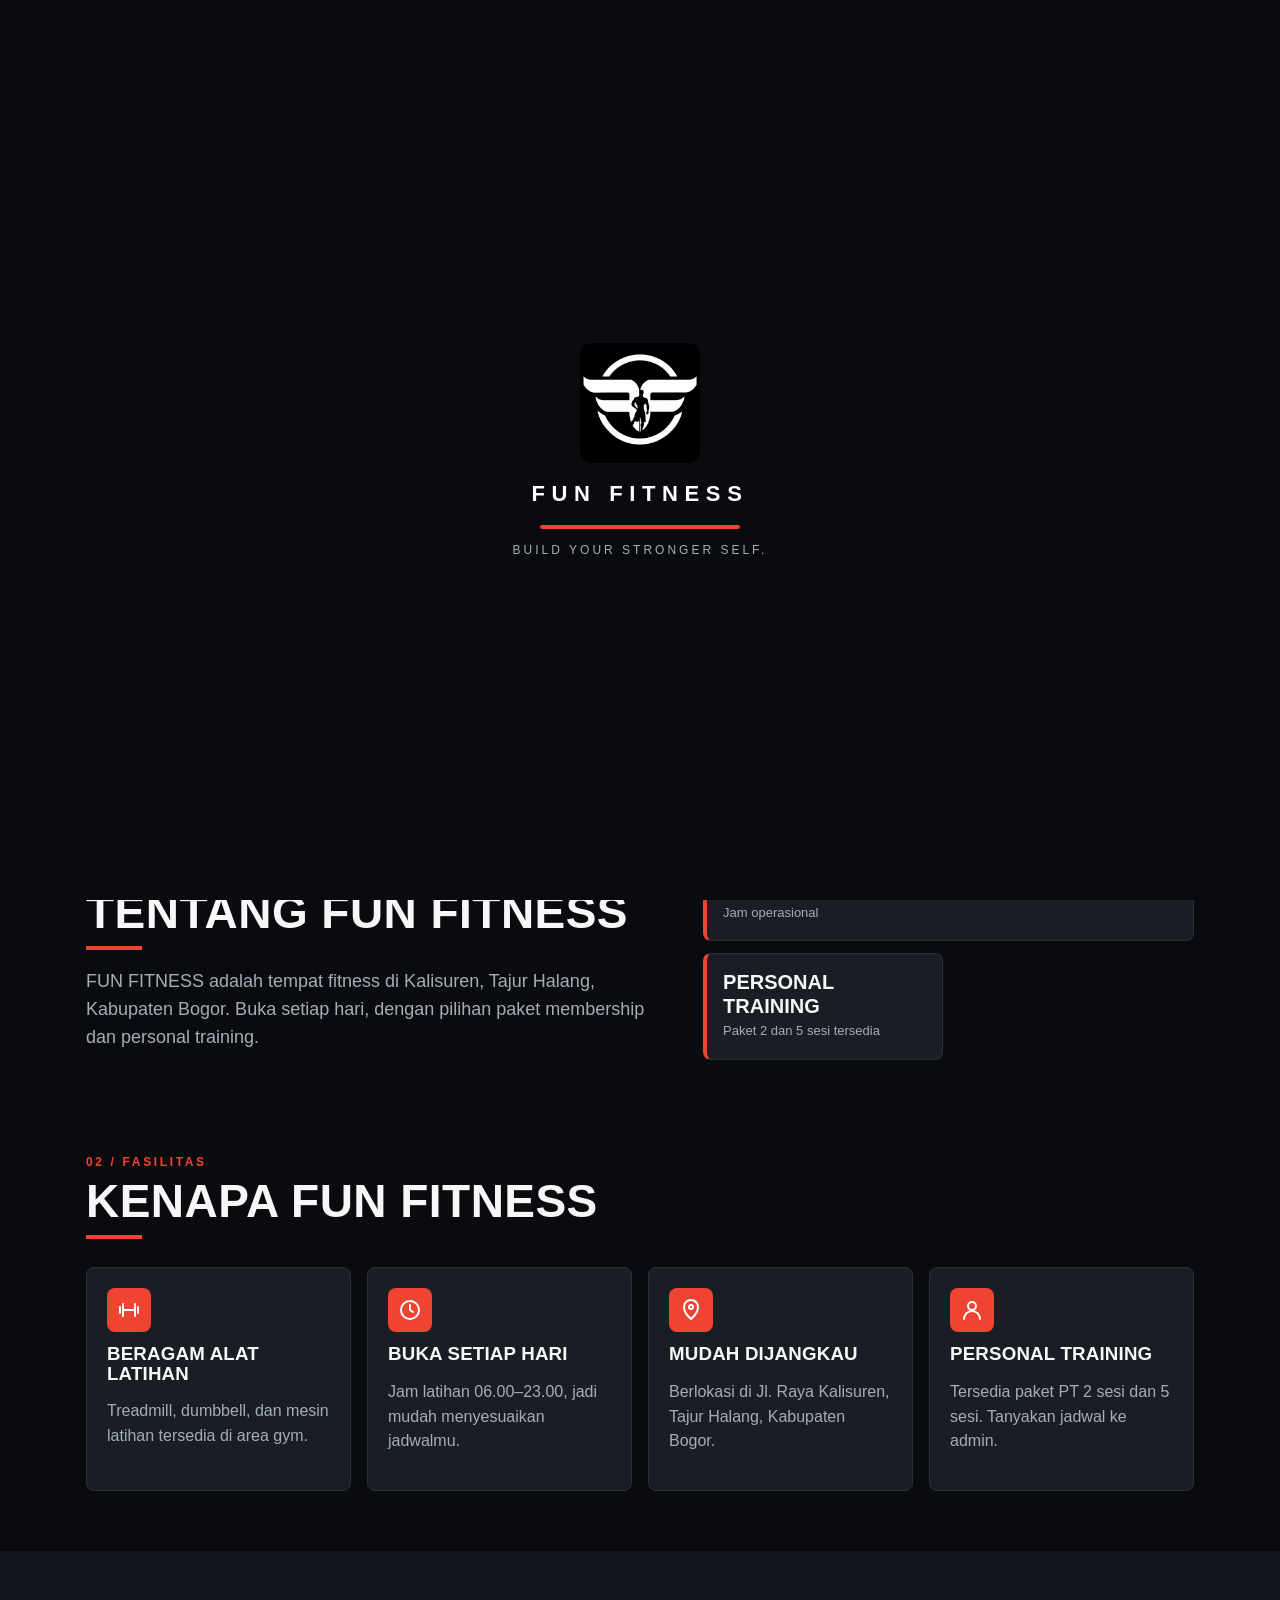
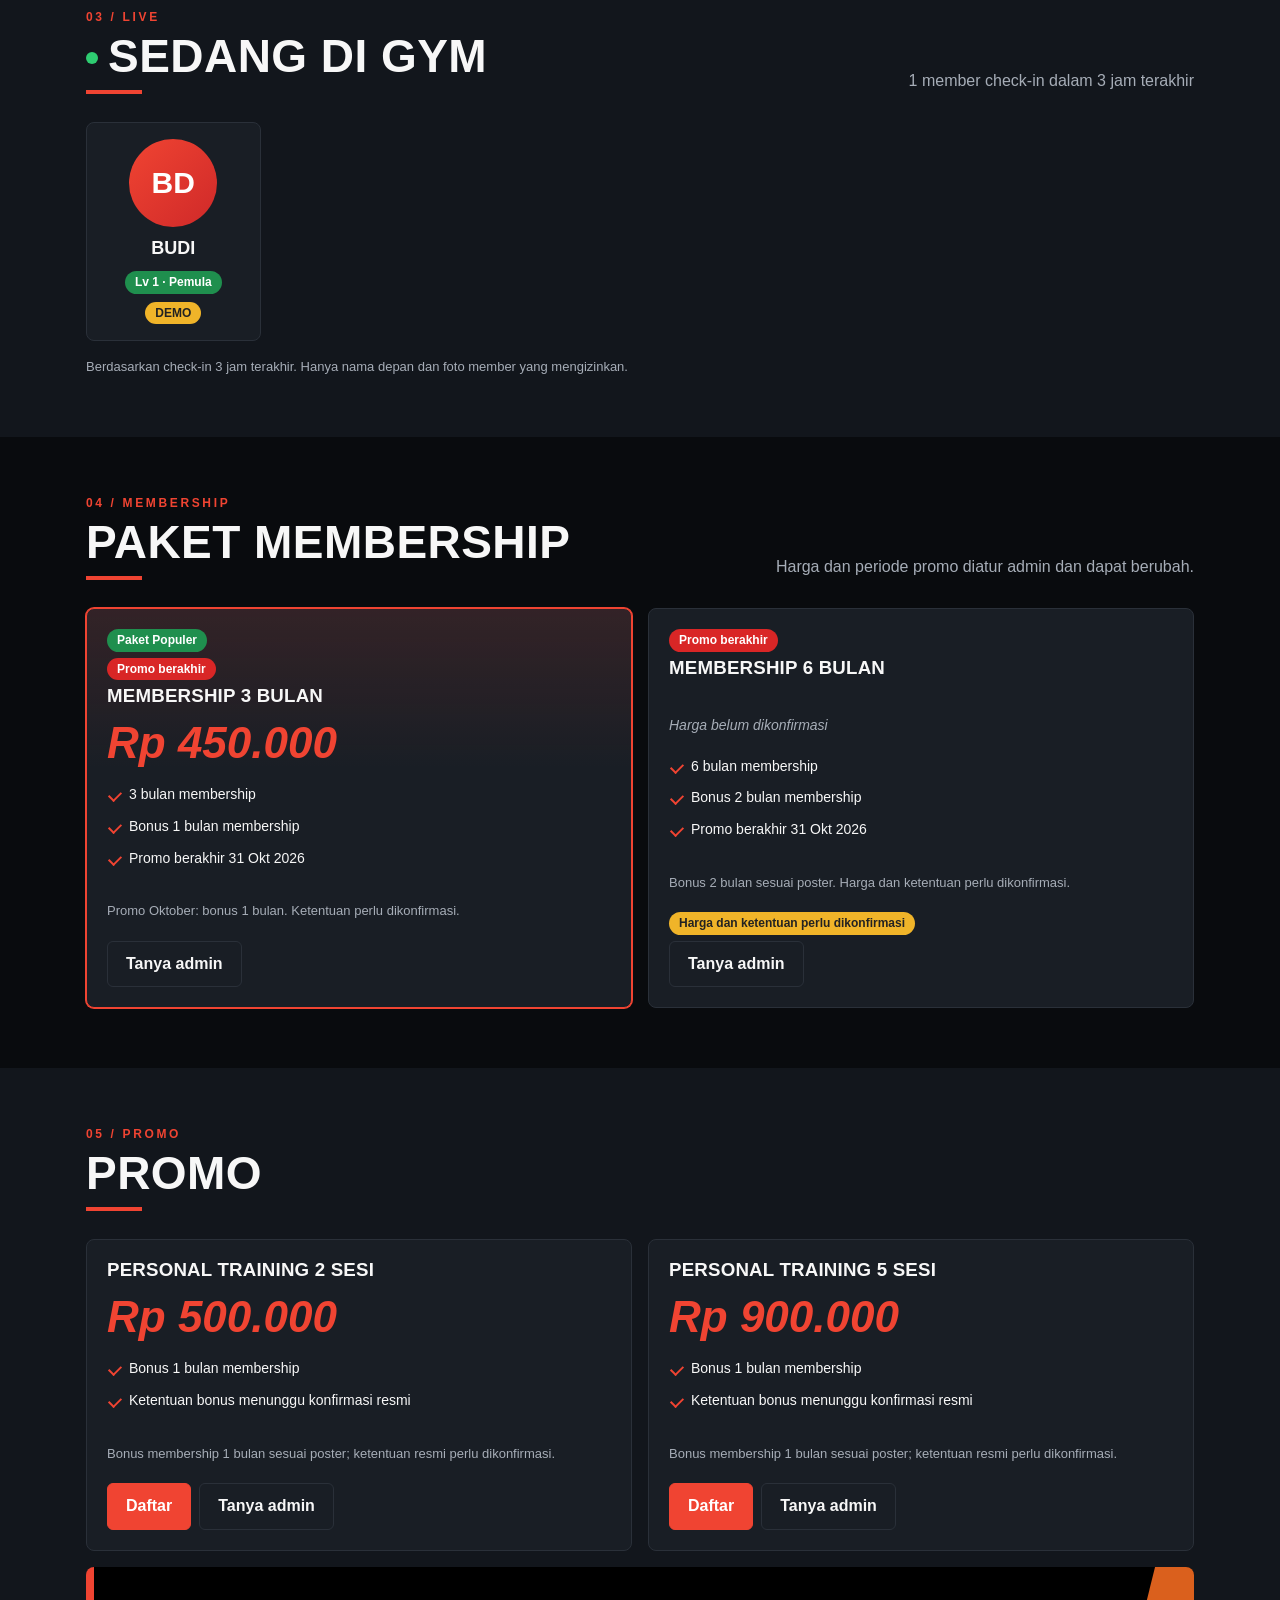
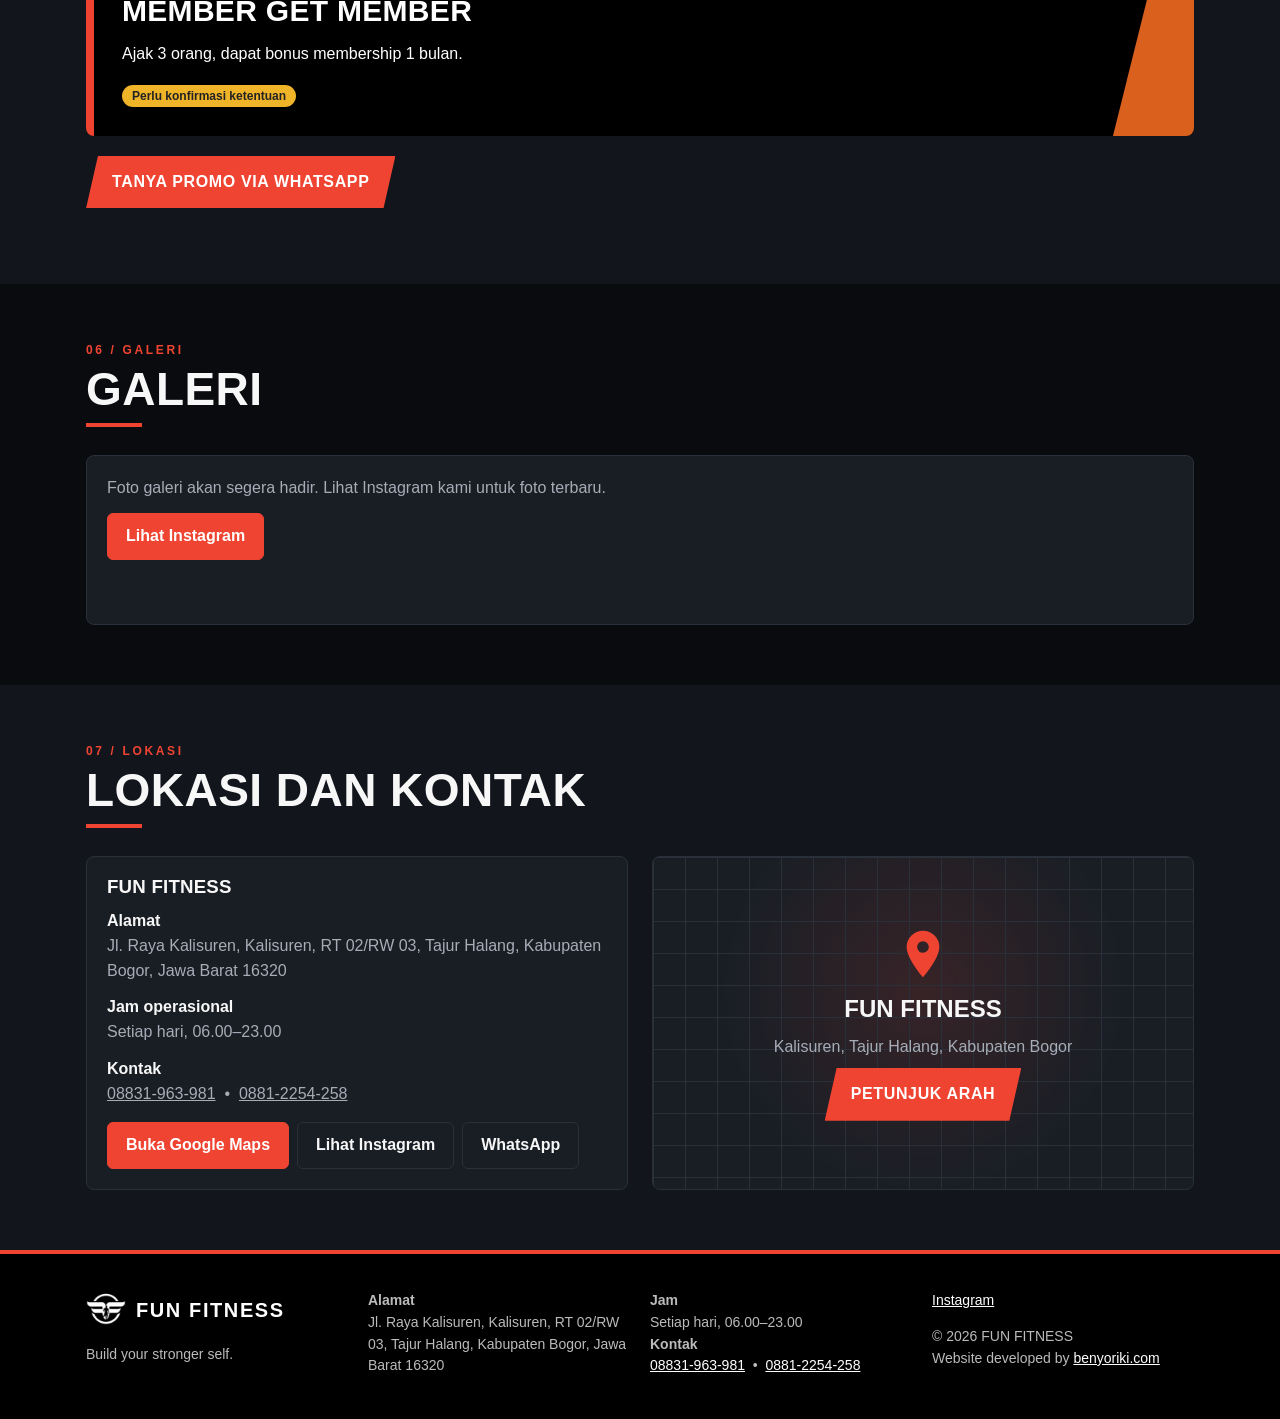
==== commit 7aa9d5b4: "Add files via upload" ====
--- a/index.html
+++ b/index.html
@@ -13,14 +13,14 @@
 <div class="row"><a class="btn p big" href="register.html">Daftar Member Sekarang</a><a class="btn big" href="#paket">Lihat Paket Membership</a><a class="lnk" href="#lokasi">Lihat Lokasi</a><a class="lnk" id="heroWa" target="_blank" rel="noopener">Tanya Admin</a></div></div>
 <aside class="hp" id="heroPromo" aria-label="Promo aktif"></aside></div></div>
 <div class="strip" aria-hidden="true"><div><span>Open Daily</span><span><b data-s="hours"></b></span><span>Kalisuren, Tajur Halang, Bogor</span><span>Personal Training</span><span>Build your stronger self</span><span>Open Daily</span><span><b data-s="hours"></b></span><span>Kalisuren, Tajur Halang, Bogor</span><span>Personal Training</span><span>Build your stronger self</span></div></div>
-<section id="tentang"><div class="wrap"><div class="sh"><h2>Tentang FUN FITNESS</h2></div><p class="mut" style="max-width:40em;font-size:18px">FUN FITNESS adalah tempat fitness di Kalisuren, Tajur Halang, Kabupaten Bogor. Buka setiap hari pukul 06.00–23.00, dengan pilihan paket membership dan personal training.</p></div></section>
-<section id="fasilitas"><div class="wrap"><div class="sh"><h2>Kenapa FUN FITNESS</h2></div><div class="grid g4"><div class="card"><div class="ic"><svg viewBox="0 0 24 24" width="24" height="24" fill="none" stroke="currentColor" stroke-width="2" stroke-linecap="round" stroke-linejoin="round"><path d="M6 6v12M18 6v12M3 9v6M21 9v6M6 12h12"/></svg></div><h3>Beragam alat latihan</h3><p class="mut">Treadmill, dumbbell, dan mesin latihan tersedia di area gym.</p></div><div class="card"><div class="ic"><svg viewBox="0 0 24 24" width="24" height="24" fill="none" stroke="currentColor" stroke-width="2" stroke-linecap="round" stroke-linejoin="round"><path d="M12 7v5l3 2M21 12a9 9 0 1 1-18 0 9 9 0 0 1 18 0z"/></svg></div><h3>Buka setiap hari</h3><p class="mut">Jam latihan 06.00–23.00, jadi mudah menyesuaikan jadwalmu.</p></div><div class="card"><div class="ic"><svg viewBox="0 0 24 24" width="24" height="24" fill="none" stroke="currentColor" stroke-width="2" stroke-linecap="round" stroke-linejoin="round"><path d="M12 21s7-6 7-12a7 7 0 1 0-14 0c0 6 7 12 7 12zM12 11a2 2 0 1 0 0-4 2 2 0 0 0 0 4z"/></svg></div><h3>Mudah dijangkau</h3><p class="mut">Berlokasi di Jl. Raya Kalisuren, Tajur Halang, Kabupaten Bogor.</p></div><div class="card"><div class="ic"><svg viewBox="0 0 24 24" width="24" height="24" fill="none" stroke="currentColor" stroke-width="2" stroke-linecap="round" stroke-linejoin="round"><path d="M16 8a4 4 0 1 0-8 0 4 4 0 0 0 8 0zM4 21a8 8 0 0 1 16 0"/></svg></div><h3>Personal training</h3><p class="mut">Tersedia paket PT 2 sesi dan 5 sesi. Tanyakan jadwal ke admin.</p></div></div></div></section>
-<section id="gym-now" class="alt"><div class="wrap"><div class="sh"><h2><span class="live"></span>Sedang di gym</h2><p class="mut" id="onsNote"></p></div><div class="ons" id="ons"></div><p class="mut" style="font-size:13px;margin:8px 0 0">Berdasarkan check-in 3 jam terakhir. Hanya nama depan dan foto member yang mengizinkan.</p></div></section>
-<section id="paket"><div class="wrap"><div class="sh"><h2>Paket Membership</h2><p class="mut">Harga dan periode promo diatur admin dan dapat berubah.</p></div><div class="grid" id="pk"></div></div></section>
-<section id="promo" class="alt"><div class="wrap"><div class="sh"><h2>Promo</h2></div><div class="grid" id="pt"></div><div class="poster" id="mgm"></div><p style="margin-top:20px"><a class="btn p big" id="ctaWa" href="#lokasi">Tanya Promo via WhatsApp</a></p></div></section>
-<section id="galeri"><div class="wrap"><div class="sh"><h2>Galeri</h2></div><div class="gal" id="gal"></div></div></section>
-<section id="lokasi" class="alt"><div class="wrap"><div class="sh"><h2>Lokasi dan Kontak</h2></div><div class="loc"><div class="card"><h3 data-s="name"></h3><dl style="margin:0"><dt>Alamat</dt><dd data-s="address"></dd><dt>Jam operasional</dt><dd data-s="hours"></dd><dt>Kontak</dt><dd id="contact"></dd></dl><div class="acts"><a class="btn p" data-link="maps" target="_blank" rel="noopener">Buka Google Maps</a><a class="btn" data-link="ig" target="_blank" rel="noopener">Lihat Instagram</a><a class="btn" data-link="wa" target="_blank" rel="noopener">WhatsApp</a></div></div>
-<div class="card" style="display:flex;align-items:center;justify-content:center;text-align:center"><p class="mut">Buka Google Maps untuk petunjuk arah ke FUN FITNESS.</p></div></div></div></section>
+<section id="tentang"><div class="wrap"><div class="ab"><div><h2 data-eb="01 / Tentang">Tentang FUN FITNESS</h2><p class="mut">FUN FITNESS adalah tempat fitness di Kalisuren, Tajur Halang, Kabupaten Bogor. Buka setiap hari, dengan pilihan paket membership dan personal training.</p></div><div class="tiles" id="tiles"></div></div></div></section>
+<section id="fasilitas"><div class="wrap"><div class="sh"><h2 data-eb="02 / Fasilitas">Kenapa FUN FITNESS</h2></div><div class="grid g4"><div class="card"><div class="ic"><svg viewBox="0 0 24 24" width="24" height="24" fill="none" stroke="currentColor" stroke-width="2" stroke-linecap="round" stroke-linejoin="round"><path d="M6 6v12M18 6v12M3 9v6M21 9v6M6 12h12"/></svg></div><h3>Beragam alat latihan</h3><p class="mut">Treadmill, dumbbell, dan mesin latihan tersedia di area gym.</p></div><div class="card"><div class="ic"><svg viewBox="0 0 24 24" width="24" height="24" fill="none" stroke="currentColor" stroke-width="2" stroke-linecap="round" stroke-linejoin="round"><path d="M12 7v5l3 2M21 12a9 9 0 1 1-18 0 9 9 0 0 1 18 0z"/></svg></div><h3>Buka setiap hari</h3><p class="mut">Jam latihan 06.00–23.00, jadi mudah menyesuaikan jadwalmu.</p></div><div class="card"><div class="ic"><svg viewBox="0 0 24 24" width="24" height="24" fill="none" stroke="currentColor" stroke-width="2" stroke-linecap="round" stroke-linejoin="round"><path d="M12 21s7-6 7-12a7 7 0 1 0-14 0c0 6 7 12 7 12zM12 11a2 2 0 1 0 0-4 2 2 0 0 0 0 4z"/></svg></div><h3>Mudah dijangkau</h3><p class="mut">Berlokasi di Jl. Raya Kalisuren, Tajur Halang, Kabupaten Bogor.</p></div><div class="card"><div class="ic"><svg viewBox="0 0 24 24" width="24" height="24" fill="none" stroke="currentColor" stroke-width="2" stroke-linecap="round" stroke-linejoin="round"><path d="M16 8a4 4 0 1 0-8 0 4 4 0 0 0 8 0zM4 21a8 8 0 0 1 16 0"/></svg></div><h3>Personal training</h3><p class="mut">Tersedia paket PT 2 sesi dan 5 sesi. Tanyakan jadwal ke admin.</p></div></div></div></section>
+<section id="gym-now" class="alt"><div class="wrap"><div class="sh"><h2 data-eb="03 / Live"><span class="live"></span>Sedang di gym</h2><p class="mut" id="onsNote"></p></div><div class="ons" id="ons"></div><p class="mut" style="font-size:13px;margin:8px 0 0">Berdasarkan check-in 3 jam terakhir. Hanya nama depan dan foto member yang mengizinkan.</p></div></section>
+<section id="paket"><div class="wrap"><div class="sh"><h2 data-eb="04 / Membership">Paket Membership</h2><p class="mut">Harga dan periode promo diatur admin dan dapat berubah.</p></div><div class="grid" id="pk"></div></div></section>
+<section id="promo" class="alt"><div class="wrap"><div class="sh"><h2 data-eb="05 / Promo">Promo</h2></div><div class="grid" id="pt"></div><div class="poster" id="mgm"></div><p style="margin-top:20px"><a class="btn p big" id="ctaWa" href="#lokasi">Tanya Promo via WhatsApp</a></p></div></section>
+<section id="galeri"><div class="wrap"><div class="sh"><h2 data-eb="06 / Galeri">Galeri</h2></div><div class="gal" id="gal"></div></div></section>
+<section id="lokasi" class="alt"><div class="wrap"><div class="sh"><h2 data-eb="07 / Lokasi">Lokasi dan Kontak</h2></div><div class="loc"><div class="card"><h3 data-s="name"></h3><dl style="margin:0"><dt>Alamat</dt><dd data-s="address"></dd><dt>Jam operasional</dt><dd data-s="hours"></dd><dt>Kontak</dt><dd id="contact"></dd></dl><div class="acts"><a class="btn p" data-link="maps" target="_blank" rel="noopener">Buka Google Maps</a><a class="btn" data-link="ig" target="_blank" rel="noopener">Lihat Instagram</a><a class="btn" data-link="wa" target="_blank" rel="noopener">WhatsApp</a></div></div>
+<div class="card mapc"><svg width="56" height="56" viewBox="0 0 24 24" fill="var(--pri)"><path d="M12 2a7 7 0 0 0-7 7c0 5 7 13 7 13s7-8 7-13a7 7 0 0 0-7-7zm0 9.5A2.5 2.5 0 1 1 12 6.5a2.5 2.5 0 0 1 0 5z"/></svg><b>FUN FITNESS</b><span class="mut">Kalisuren, Tajur Halang, Kabupaten Bogor</span><a class="btn p big" data-link="maps" target="_blank" rel="noopener">Petunjuk Arah</a></div></div></div></section>
 </main>
 <footer><div class="wrap"><div><a class="brand" href="index.html"><img class="logo" src="logo.png" alt="Logo FUN FITNESS"><span>FUN FITNESS</span></a><p>Build your stronger self.</p></div><div><b>Alamat</b><br><span data-s="address"></span></div><div><b>Jam</b><br><span data-s="hours"></span><br><b>Kontak</b><br><span id="fcontact"></span></div><div><a data-link="ig" target="_blank" rel="noopener">Instagram</a><p>© <span id="year"></span> FUN FITNESS<br>Website developed by <a href="https://benyoriki.com" target="_blank" rel="noopener">benyoriki.com</a></p></div></div></footer>
 <div class="mbar"><a class="btn p" href="register.html">Daftar Member</a><a class="btn" id="barWa" target="_blank" rel="noopener">WhatsApp</a></div>
--- a/style.css
+++ b/style.css
@@ -75,3 +75,21 @@
 .brand{display:flex;align-items:center;gap:10px;text-decoration:none;color:var(--tx)}.brand .logo{height:40px;width:40px}.brand span{font-family:var(--hf);font-weight:700;font-size:20px;letter-spacing:.08em;text-transform:uppercase;white-space:nowrap}
 .brand.c{justify-content:center;margin:0 auto 14px}.auth .brand .logo{margin:0}footer .brand{color:#fff;margin-bottom:8px}
 @media(max-width:1099px){#menu{display:block}.nav nav{display:none;position:absolute;top:60px;left:0;right:0;background:var(--bg2);flex-direction:column;padding:12px 16px;margin:0;align-items:flex-start;border-bottom:1px solid var(--bd)}body.menu .nav nav{display:flex}}
+/* v7 */
+:root{--navbg:rgba(255,255,255,.88)}[data-theme=dark]{--navbg:rgba(18,22,28,.86)}
+.nav{background:var(--navbg)}@supports((backdrop-filter:blur(8px)) or (-webkit-backdrop-filter:blur(8px))){.nav{-webkit-backdrop-filter:blur(10px);backdrop-filter:blur(10px)}}
+section{padding:60px 0}#tentang{padding:52px 0 36px}
+h2[data-eb]:before{content:attr(data-eb);display:block;color:var(--pri);font-family:"Segoe UI",Roboto,Arial,sans-serif;font-size:12px;font-weight:700;letter-spacing:.22em;margin-bottom:8px}
+.ab{display:grid;gap:28px;grid-template-columns:1.2fr 1fr;align-items:center}.ab h2{font-size:34px;font-size:clamp(28px,5vw,46px);margin-bottom:.4em}.ab h2:after{content:"";display:block;width:56px;height:4px;background:var(--pri);margin-top:10px}.ab p{font-size:18px;max-width:34em;margin:0}
+.tiles{display:grid;gap:12px;grid-template-columns:1fr 1fr}.tile{border:1px solid var(--bd);background:var(--card);border-radius:var(--r);padding:16px;border-left:4px solid var(--pri)}.tile:first-child{grid-column:1/-1}.tile b{display:block;font-family:var(--hf);font-size:20px;text-transform:uppercase;line-height:1.2}.tile span{color:var(--tx2);font-size:13px}
+.mapc{display:flex;flex-direction:column;align-items:center;justify-content:center;text-align:center;gap:8px;min-height:260px;background:linear-gradient(var(--bd) 1px,transparent 1px),linear-gradient(90deg,var(--bd) 1px,transparent 1px),radial-gradient(circle at 50% 40%,rgba(240,68,50,.14),transparent 60%),var(--card);background-size:32px 32px,32px 32px,auto,auto}.mapc b{font-family:var(--hf);font-size:24px;text-transform:uppercase}
+.btn.p:hover{box-shadow:0 8px 22px rgba(240,68,50,.35);transform:translateY(-1px)}.btn.big:hover{transform:translateY(-2px)}
+.card:hover{box-shadow:0 10px 28px rgba(0,0,0,.18)}.pk{transition:transform .2s}.pk:hover{transform:translateY(-4px)}
+.rv{opacity:0;transform:translateY(18px);transition:opacity .55s ease,transform .55s ease}.rv.in{opacity:1;transform:none}
+#sp{position:fixed;top:0;left:0;height:3px;width:0;background:linear-gradient(90deg,var(--pri),#F26B21);z-index:30}
+.nav nav a.on:not(.btn){color:var(--pri)}
+.hero .wrap>div>*{animation:up .7s both}.hero .wrap>div>*:nth-child(2){animation-delay:.08s}.hero .wrap>div>*:nth-child(3){animation-delay:.16s}.hero .wrap>div>*:nth-child(4){animation-delay:.24s}.hero .wrap>div>*:nth-child(5){animation-delay:.32s}.hp{animation:up .8s .3s both}@keyframes up{from{opacity:0;transform:translateY(22px)}}
+footer{border-top:4px solid var(--pri)}footer a:hover{color:var(--pri)}
+.tip{position:fixed;left:12px;right:12px;bottom:12px;z-index:70;display:flex;gap:10px;align-items:center;justify-content:space-between;background:#f0b429;color:#222;padding:10px 12px;border-radius:10px;font-size:13px}.tip .btn{color:#222}
+@media(max-width:800px){.ab{grid-template-columns:1fr}}
+@media(prefers-reduced-motion:reduce){.hero .wrap>div>*,.hp{animation:none}.rv{opacity:1;transform:none;transition:none}}
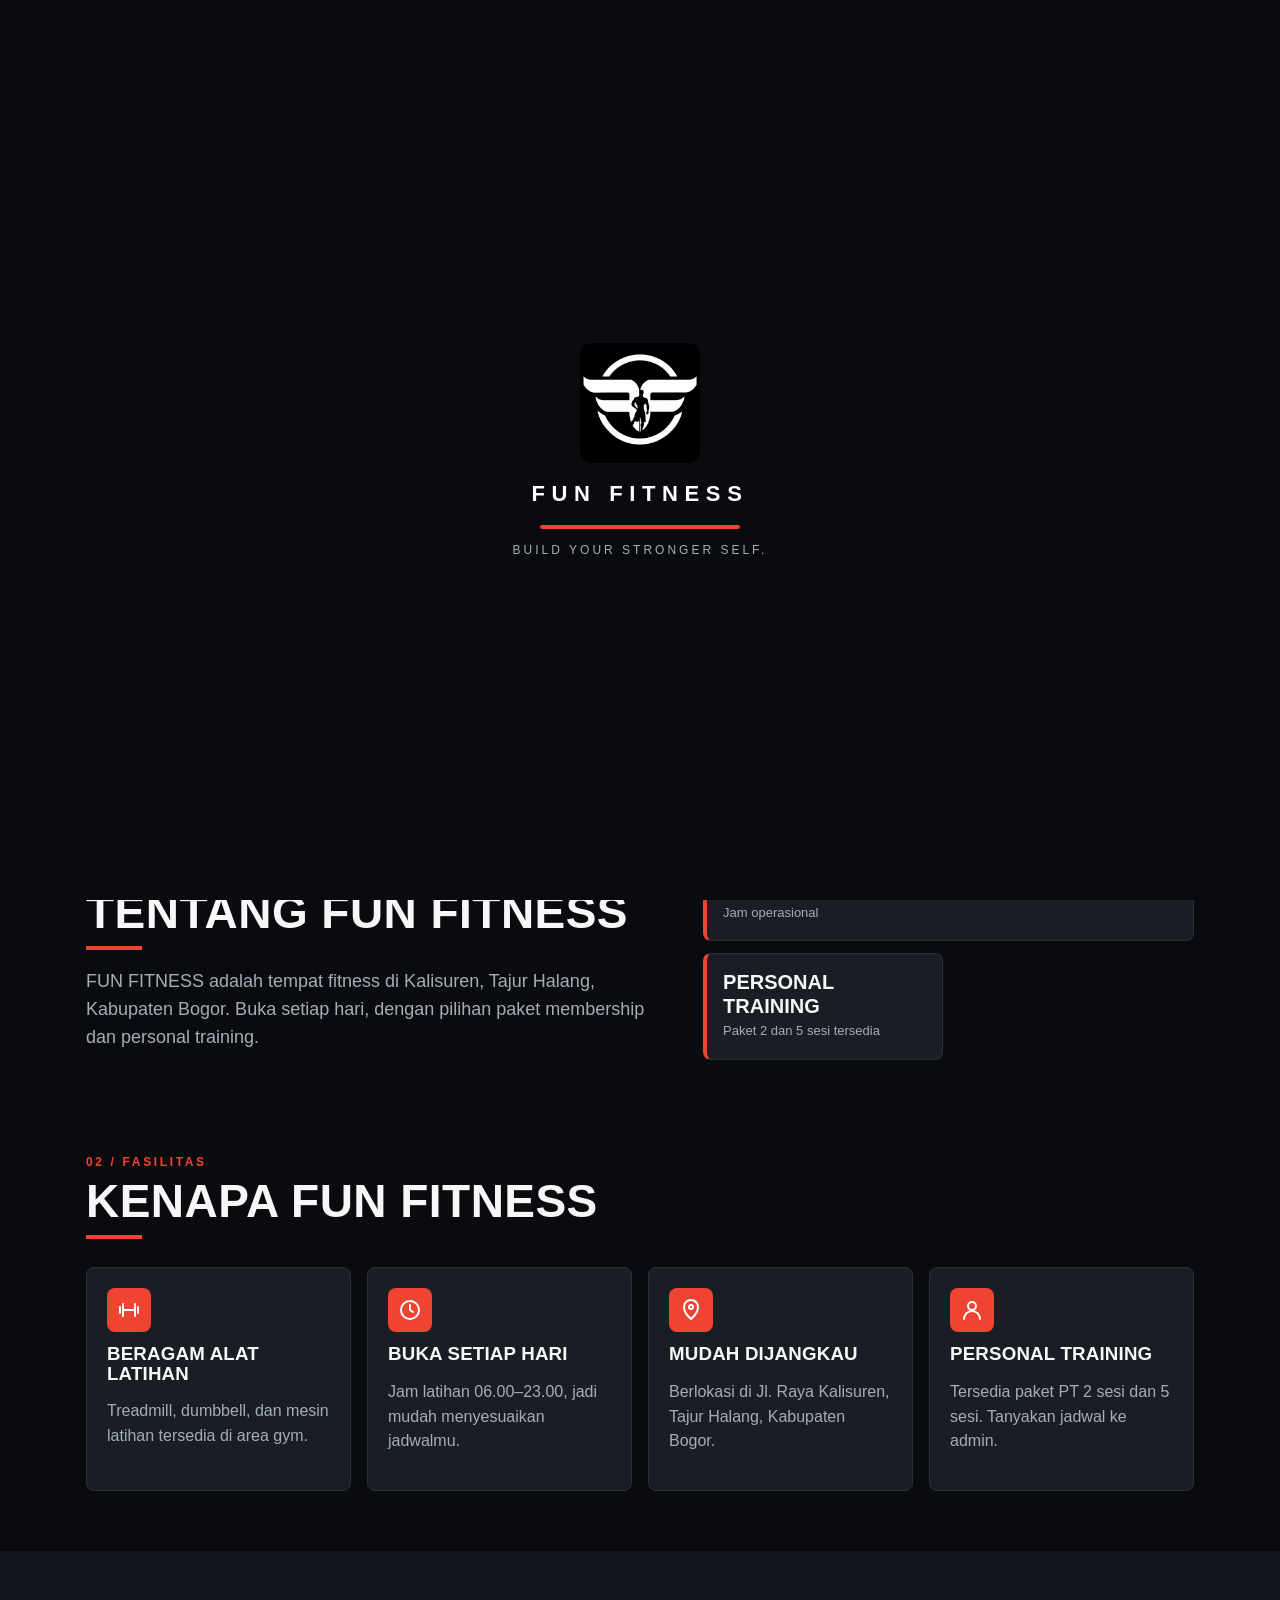
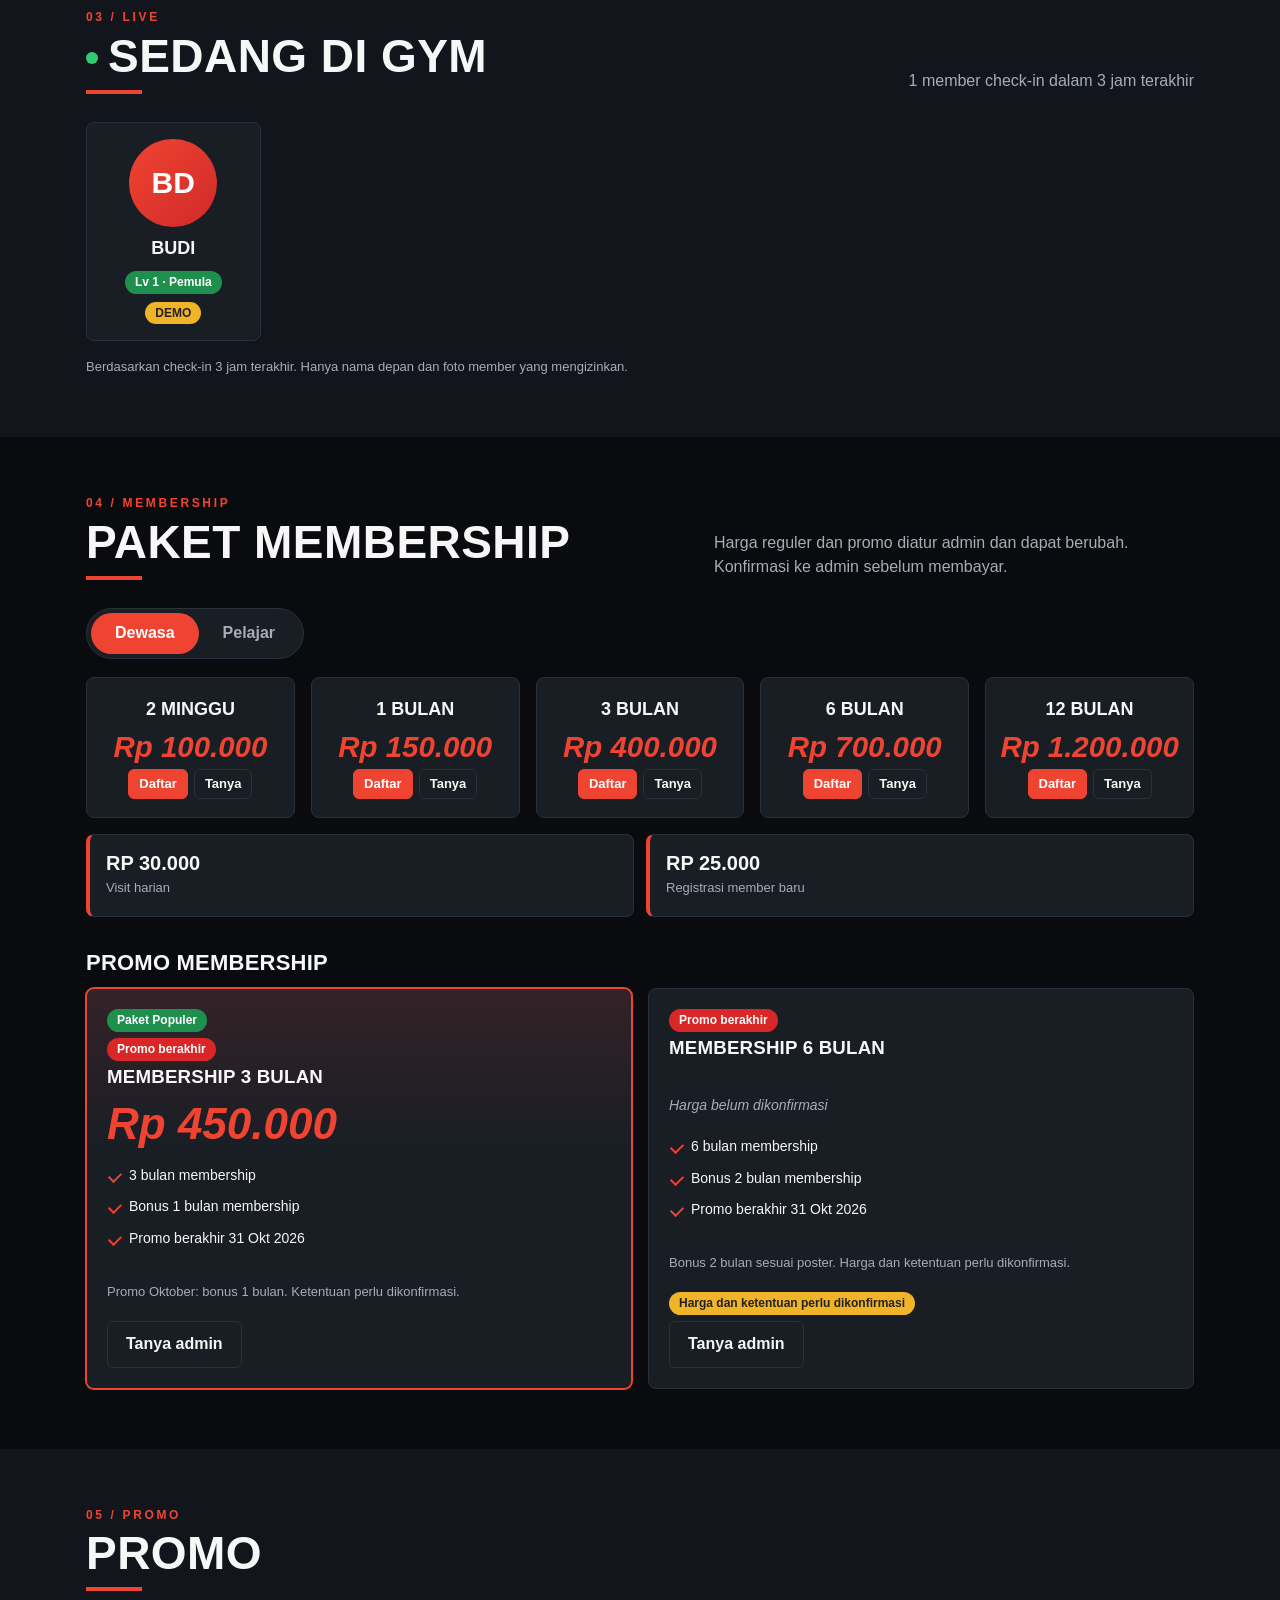
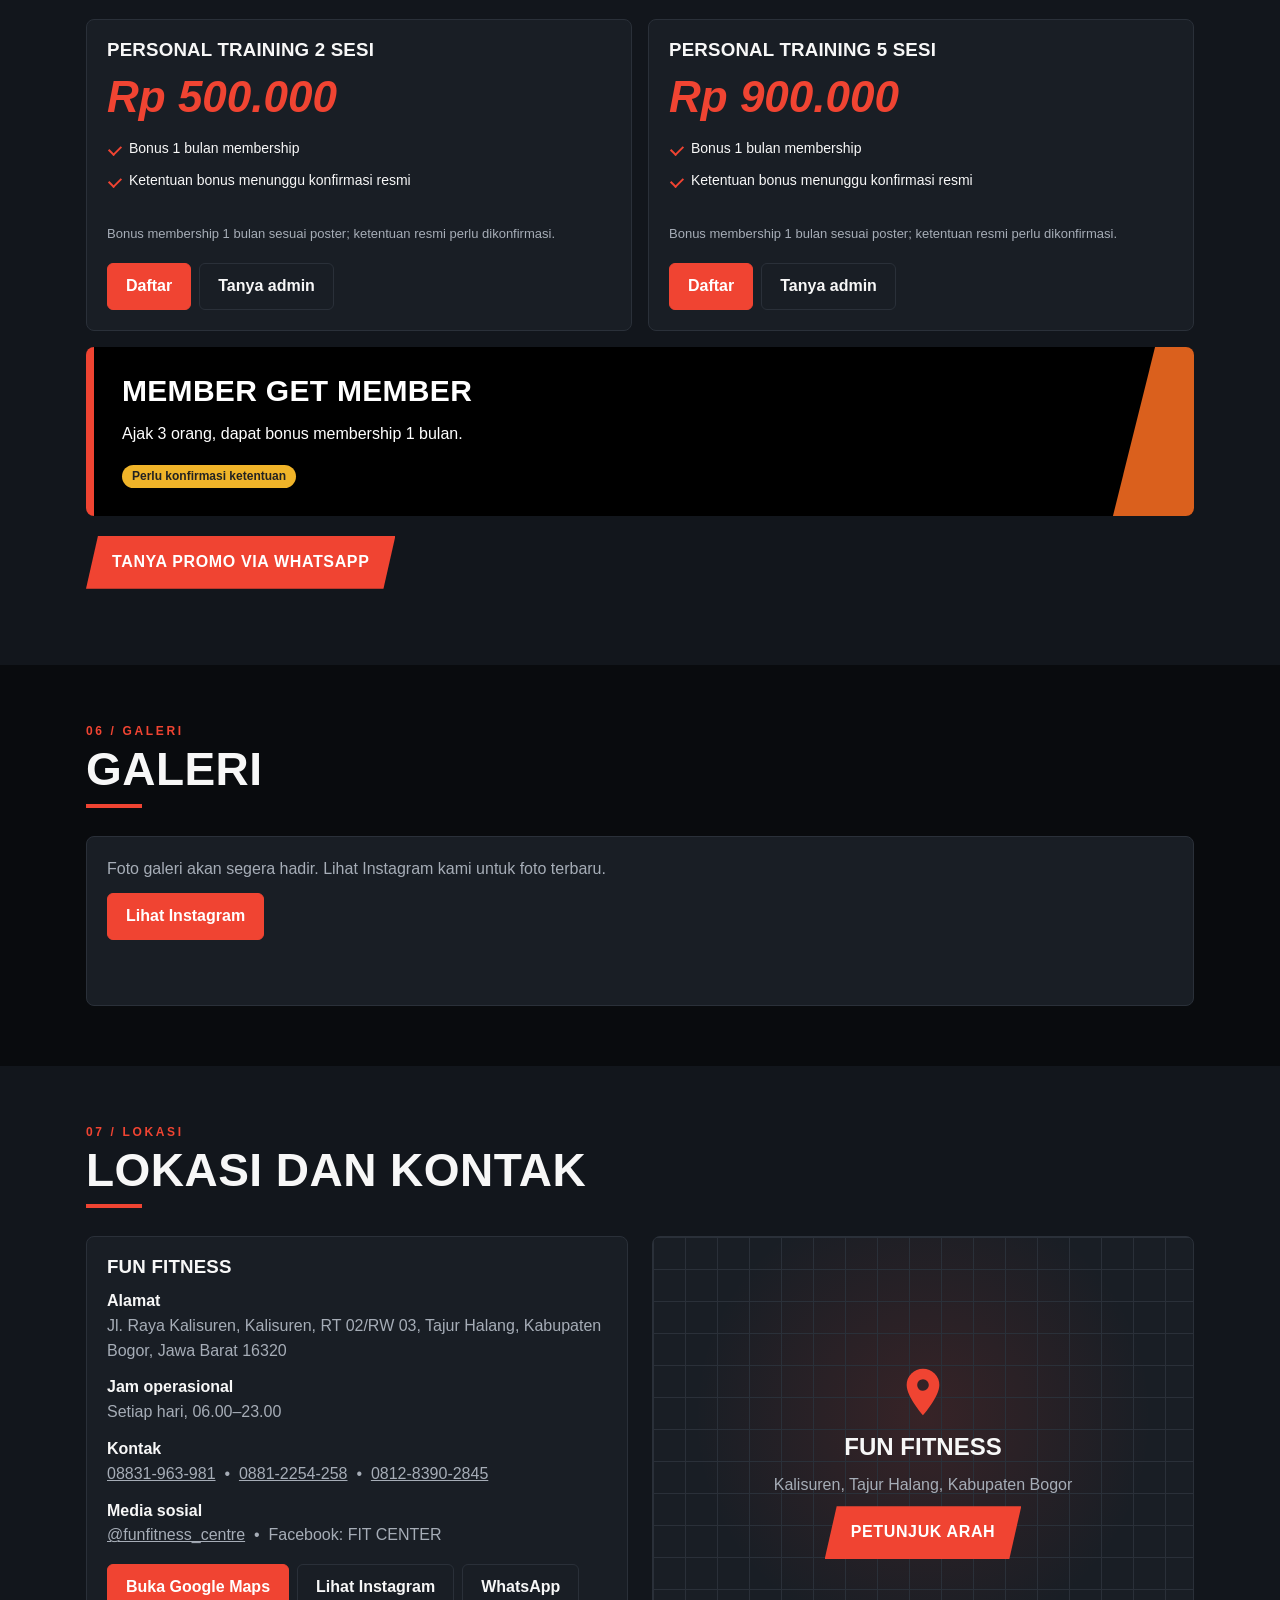
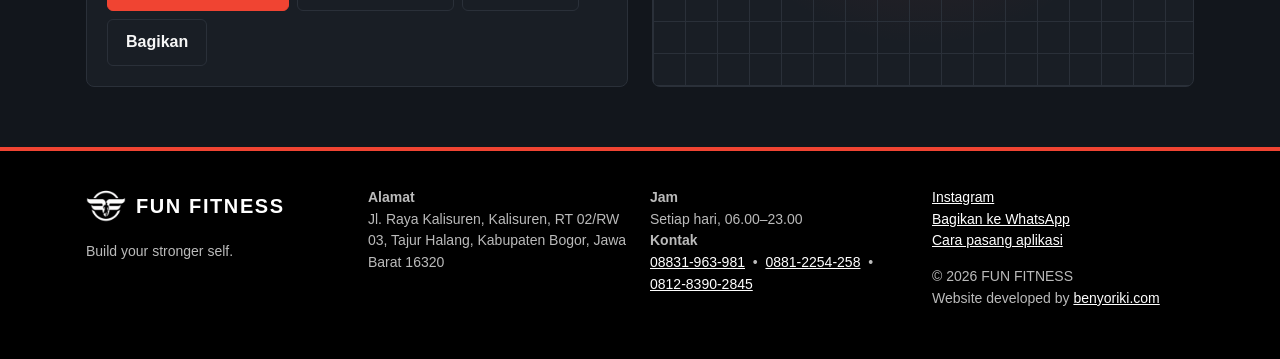
==== commit 475ca1e0: "Add files via upload" ====
--- a/index.html
+++ b/index.html
@@ -1,8 +1,8 @@
-<!DOCTYPE html><html lang="id"><head><meta charset="utf-8"><meta name="viewport" content="width=device-width,initial-scale=1"><script src="loader.js"></script>
-<title>FUN FITNESS — Tempat Fitness di Tajur Halang, Bogor</title>
-<meta name="description" content="FUN FITNESS di Kalisuren, Tajur Halang, Kabupaten Bogor. Buka setiap hari 06.00–23.00. Lihat paket membership dan promo.">
-<meta property="og:type" content="website"><meta property="og:title" content="FUN FITNESS — Build Your Stronger Self"><meta property="og:description" content="Paket membership dan promo FUN FITNESS, Tajur Halang, Bogor."><meta property="og:image" content="https://benyoriki.github.io/Gym/og.png">
-<link rel="icon" href="favicon.png"><link rel="manifest" href="manifest.webmanifest"><meta name="theme-color" content="#090B0E"><meta name="application-name" content="FUN FITNESS"><meta name="apple-mobile-web-app-title" content="FUN FITNESS"><meta name="apple-mobile-web-app-capable" content="yes"><meta property="og:site_name" content="FUN FITNESS"><link rel="apple-touch-icon" href="icon-180.png"><link rel="stylesheet" href="style.css"></head><body class="hasbar">
+<!DOCTYPE html><html lang="id"><head><meta charset="utf-8"><meta name="viewport" content="width=device-width,initial-scale=1"><script src="loader.js"></script><title>FUN FITNESS — Gym &amp; Personal Training di Tajur Halang, Bogor</title><meta name="description" content="Buka setiap hari 06.00–23.00 di Kalisuren, Tajur Halang. Alat latihan beragam, membership dewasa &amp; pelajar, plus personal training. Cek harga &amp; daftar sekarang!"><link rel="canonical" href="https://benyoriki.github.io/Gym/"><meta property="og:type" content="website"><meta property="og:site_name" content="FUN FITNESS"><meta property="og:locale" content="id_ID"><meta property="og:url" content="https://benyoriki.github.io/Gym/"><meta property="og:title" content="FUN FITNESS — Gym &amp; Personal Training Bogor"><meta property="og:description" content="Buka setiap hari 06.00–23.00 di Kalisuren, Tajur Halang. Alat latihan beragam, membership dewasa &amp; pelajar, plus personal training. Cek harga &amp; daftar sekarang!"><meta property="og:image" content="https://benyoriki.github.io/Gym/og.jpg"><meta property="og:image:secure_url" content="https://benyoriki.github.io/Gym/og.jpg"><meta property="og:image:type" content="image/jpeg"><meta property="og:image:width" content="1200"><meta property="og:image:height" content="630"><meta property="og:image:alt" content="FUN FITNESS — Build Your Stronger Self. Gym di Kalisuren, Tajur Halang, Bogor."><meta name="twitter:card" content="summary_large_image"><meta name="twitter:title" content="FUN FITNESS — Gym &amp; Personal Training Bogor"><meta name="twitter:description" content="Buka setiap hari 06.00–23.00 di Kalisuren, Tajur Halang. Alat latihan beragam, membership dewasa &amp; pelajar, plus personal training. Cek harga &amp; daftar sekarang!"><meta name="twitter:image" content="https://benyoriki.github.io/Gym/og.jpg">
+
+
+
+<link rel="icon" href="favicon.png"><link rel="manifest" href="manifest.webmanifest"><meta name="theme-color" content="#090B0E"><meta name="application-name" content="FUN FITNESS"><meta name="apple-mobile-web-app-title" content="FUN FITNESS"><meta name="apple-mobile-web-app-capable" content="yes"><link rel="apple-touch-icon" href="icon-180.png"><link rel="stylesheet" href="style.css"></head><body class="hasbar">
 <header class="nav"><div class="wrap"><a class="brand" href="index.html"><img class="logo" src="logo.png" alt="Logo FUN FITNESS"><span>FUN FITNESS</span></a>
 <button class="btn s" id="menu" aria-label="Buka menu">☰</button>
 <nav><a href="#beranda">Beranda</a><a href="#fasilitas">Fasilitas</a><a href="#paket">Membership</a><a href="#promo">Promo</a><a href="#galeri">Galeri</a><a href="#lokasi">Lokasi</a><button class="btn s pwa">Pasang Aplikasi</button><a class="btn s" href="login.html">Login</a><a class="btn s p" href="register.html">Daftar Member</a><button class="btn s" id="theme" aria-label="Ganti tema terang/gelap">Tema</button></nav></div></header>
@@ -16,13 +16,13 @@
 <section id="tentang"><div class="wrap"><div class="ab"><div><h2 data-eb="01 / Tentang">Tentang FUN FITNESS</h2><p class="mut">FUN FITNESS adalah tempat fitness di Kalisuren, Tajur Halang, Kabupaten Bogor. Buka setiap hari, dengan pilihan paket membership dan personal training.</p></div><div class="tiles" id="tiles"></div></div></div></section>
 <section id="fasilitas"><div class="wrap"><div class="sh"><h2 data-eb="02 / Fasilitas">Kenapa FUN FITNESS</h2></div><div class="grid g4"><div class="card"><div class="ic"><svg viewBox="0 0 24 24" width="24" height="24" fill="none" stroke="currentColor" stroke-width="2" stroke-linecap="round" stroke-linejoin="round"><path d="M6 6v12M18 6v12M3 9v6M21 9v6M6 12h12"/></svg></div><h3>Beragam alat latihan</h3><p class="mut">Treadmill, dumbbell, dan mesin latihan tersedia di area gym.</p></div><div class="card"><div class="ic"><svg viewBox="0 0 24 24" width="24" height="24" fill="none" stroke="currentColor" stroke-width="2" stroke-linecap="round" stroke-linejoin="round"><path d="M12 7v5l3 2M21 12a9 9 0 1 1-18 0 9 9 0 0 1 18 0z"/></svg></div><h3>Buka setiap hari</h3><p class="mut">Jam latihan 06.00–23.00, jadi mudah menyesuaikan jadwalmu.</p></div><div class="card"><div class="ic"><svg viewBox="0 0 24 24" width="24" height="24" fill="none" stroke="currentColor" stroke-width="2" stroke-linecap="round" stroke-linejoin="round"><path d="M12 21s7-6 7-12a7 7 0 1 0-14 0c0 6 7 12 7 12zM12 11a2 2 0 1 0 0-4 2 2 0 0 0 0 4z"/></svg></div><h3>Mudah dijangkau</h3><p class="mut">Berlokasi di Jl. Raya Kalisuren, Tajur Halang, Kabupaten Bogor.</p></div><div class="card"><div class="ic"><svg viewBox="0 0 24 24" width="24" height="24" fill="none" stroke="currentColor" stroke-width="2" stroke-linecap="round" stroke-linejoin="round"><path d="M16 8a4 4 0 1 0-8 0 4 4 0 0 0 8 0zM4 21a8 8 0 0 1 16 0"/></svg></div><h3>Personal training</h3><p class="mut">Tersedia paket PT 2 sesi dan 5 sesi. Tanyakan jadwal ke admin.</p></div></div></div></section>
 <section id="gym-now" class="alt"><div class="wrap"><div class="sh"><h2 data-eb="03 / Live"><span class="live"></span>Sedang di gym</h2><p class="mut" id="onsNote"></p></div><div class="ons" id="ons"></div><p class="mut" style="font-size:13px;margin:8px 0 0">Berdasarkan check-in 3 jam terakhir. Hanya nama depan dan foto member yang mengizinkan.</p></div></section>
-<section id="paket"><div class="wrap"><div class="sh"><h2 data-eb="04 / Membership">Paket Membership</h2><p class="mut">Harga dan periode promo diatur admin dan dapat berubah.</p></div><div class="grid" id="pk"></div></div></section>
+<section id="paket"><div class="wrap"><div class="sh"><h2 data-eb="04 / Membership">Paket Membership</h2><p class="mut">Harga reguler dan promo diatur admin dan dapat berubah. Konfirmasi ke admin sebelum membayar.</p></div><div id="regwrap"><div class="seg" role="group" aria-label="Kategori harga"><button class="on" data-g="dewasa">Dewasa</button><button data-g="pelajar">Pelajar</button></div><div class="grid g5" id="reg"></div><div class="tiles fees" id="fees"></div></div><h3 class="subh">Promo membership</h3><div class="grid" id="pk"></div></div></section>
 <section id="promo" class="alt"><div class="wrap"><div class="sh"><h2 data-eb="05 / Promo">Promo</h2></div><div class="grid" id="pt"></div><div class="poster" id="mgm"></div><p style="margin-top:20px"><a class="btn p big" id="ctaWa" href="#lokasi">Tanya Promo via WhatsApp</a></p></div></section>
 <section id="galeri"><div class="wrap"><div class="sh"><h2 data-eb="06 / Galeri">Galeri</h2></div><div class="gal" id="gal"></div></div></section>
-<section id="lokasi" class="alt"><div class="wrap"><div class="sh"><h2 data-eb="07 / Lokasi">Lokasi dan Kontak</h2></div><div class="loc"><div class="card"><h3 data-s="name"></h3><dl style="margin:0"><dt>Alamat</dt><dd data-s="address"></dd><dt>Jam operasional</dt><dd data-s="hours"></dd><dt>Kontak</dt><dd id="contact"></dd></dl><div class="acts"><a class="btn p" data-link="maps" target="_blank" rel="noopener">Buka Google Maps</a><a class="btn" data-link="ig" target="_blank" rel="noopener">Lihat Instagram</a><a class="btn" data-link="wa" target="_blank" rel="noopener">WhatsApp</a></div></div>
+<section id="lokasi" class="alt"><div class="wrap"><div class="sh"><h2 data-eb="07 / Lokasi">Lokasi dan Kontak</h2></div><div class="loc"><div class="card"><h3 data-s="name"></h3><dl style="margin:0"><dt>Alamat</dt><dd data-s="address"></dd><dt>Jam operasional</dt><dd data-s="hours"></dd><dt>Kontak</dt><dd id="contact"></dd><dt>Media sosial</dt><dd id="social"></dd></dl><div class="acts"><a class="btn p" data-link="maps" target="_blank" rel="noopener">Buka Google Maps</a><a class="btn" data-link="ig" target="_blank" rel="noopener">Lihat Instagram</a><a class="btn" data-link="wa" target="_blank" rel="noopener">WhatsApp</a><a class="btn sharebtn" href="#">Bagikan</a></div></div>
 <div class="card mapc"><svg width="56" height="56" viewBox="0 0 24 24" fill="var(--pri)"><path d="M12 2a7 7 0 0 0-7 7c0 5 7 13 7 13s7-8 7-13a7 7 0 0 0-7-7zm0 9.5A2.5 2.5 0 1 1 12 6.5a2.5 2.5 0 0 1 0 5z"/></svg><b>FUN FITNESS</b><span class="mut">Kalisuren, Tajur Halang, Kabupaten Bogor</span><a class="btn p big" data-link="maps" target="_blank" rel="noopener">Petunjuk Arah</a></div></div></div></section>
 </main>
-<footer><div class="wrap"><div><a class="brand" href="index.html"><img class="logo" src="logo.png" alt="Logo FUN FITNESS"><span>FUN FITNESS</span></a><p>Build your stronger self.</p></div><div><b>Alamat</b><br><span data-s="address"></span></div><div><b>Jam</b><br><span data-s="hours"></span><br><b>Kontak</b><br><span id="fcontact"></span></div><div><a data-link="ig" target="_blank" rel="noopener">Instagram</a><p>© <span id="year"></span> FUN FITNESS<br>Website developed by <a href="https://benyoriki.com" target="_blank" rel="noopener">benyoriki.com</a></p></div></div></footer>
+<footer><div class="wrap"><div><a class="brand" href="index.html"><img class="logo" src="logo.png" alt="Logo FUN FITNESS"><span>FUN FITNESS</span></a><p>Build your stronger self.</p></div><div><b>Alamat</b><br><span data-s="address"></span></div><div><b>Jam</b><br><span data-s="hours"></span><br><b>Kontak</b><br><span id="fcontact"></span></div><div><a data-link="ig" target="_blank" rel="noopener">Instagram</a><br><a class="sharebtn" href="#">Bagikan ke WhatsApp</a><br><a class="pwa-help" href="#">Cara pasang aplikasi</a><p>© <span id="year"></span> FUN FITNESS<br>Website developed by <a href="https://benyoriki.com" target="_blank" rel="noopener">benyoriki.com</a></p></div></div></footer>
 <div class="mbar"><a class="btn p" href="register.html">Daftar Member</a><a class="btn" id="barWa" target="_blank" rel="noopener">WhatsApp</a></div>
 <div id="lb" role="dialog" aria-label="Foto"><button class="btn" id="lbx">Tutup</button><img alt=""></div>
 <script src="storage.js"></script><script src="app.js"></script><script src="pwa.js"></script><script src="public.js"></script></body></html>
--- a/style.css
+++ b/style.css
@@ -93,3 +93,11 @@
 .tip{position:fixed;left:12px;right:12px;bottom:12px;z-index:70;display:flex;gap:10px;align-items:center;justify-content:space-between;background:#f0b429;color:#222;padding:10px 12px;border-radius:10px;font-size:13px}.tip .btn{color:#222}
 @media(max-width:800px){.ab{grid-template-columns:1fr}}
 @media(prefers-reduced-motion:reduce){.hero .wrap>div>*,.hp{animation:none}.rv{opacity:1;transform:none;transition:none}}
+/* v8 */
+.seg{display:inline-flex;border:1px solid var(--bd);border-radius:99px;padding:4px;background:var(--card);margin-bottom:18px}.seg button{border:0;background:none;color:var(--tx2);font:inherit;font-weight:700;padding:8px 24px;border-radius:99px;cursor:pointer;min-height:40px}.seg button.on{background:var(--pri);color:#fff}
+.g5{grid-template-columns:repeat(5,1fr)}.rc{text-align:center;display:flex;flex-direction:column;gap:8px;align-items:center;padding:18px 12px}.rc .rd{font-family:var(--hf);text-transform:uppercase;font-size:18px}.rc .price{font-size:30px}.rc .acts{display:flex;gap:6px;flex-wrap:wrap;justify-content:center}.rc.pop{border-color:var(--pri)}
+.subh{margin:34px 0 14px;font-size:22px}.fees{grid-template-columns:repeat(auto-fit,minmax(200px,1fr));margin:16px 0 0}.fees .tile:first-child{grid-column:auto}
+.is-app .pwa,.is-app .pwa-help{display:none!important}.how{padding-left:18px;line-height:1.6}.how li{margin-bottom:8px}
+@media(max-width:1000px){.g5{grid-template-columns:repeat(3,1fr)}}
+@media(max-width:600px){.g5{grid-template-columns:repeat(2,1fr)}.g5>*:last-child:nth-child(odd){grid-column:1/-1}.rc .price{font-size:24px}}
+.rc .price{font-size:26px;font-size:clamp(20px,2.3vw,30px)}@media(max-width:600px){.rc .price{font-size:24px}}
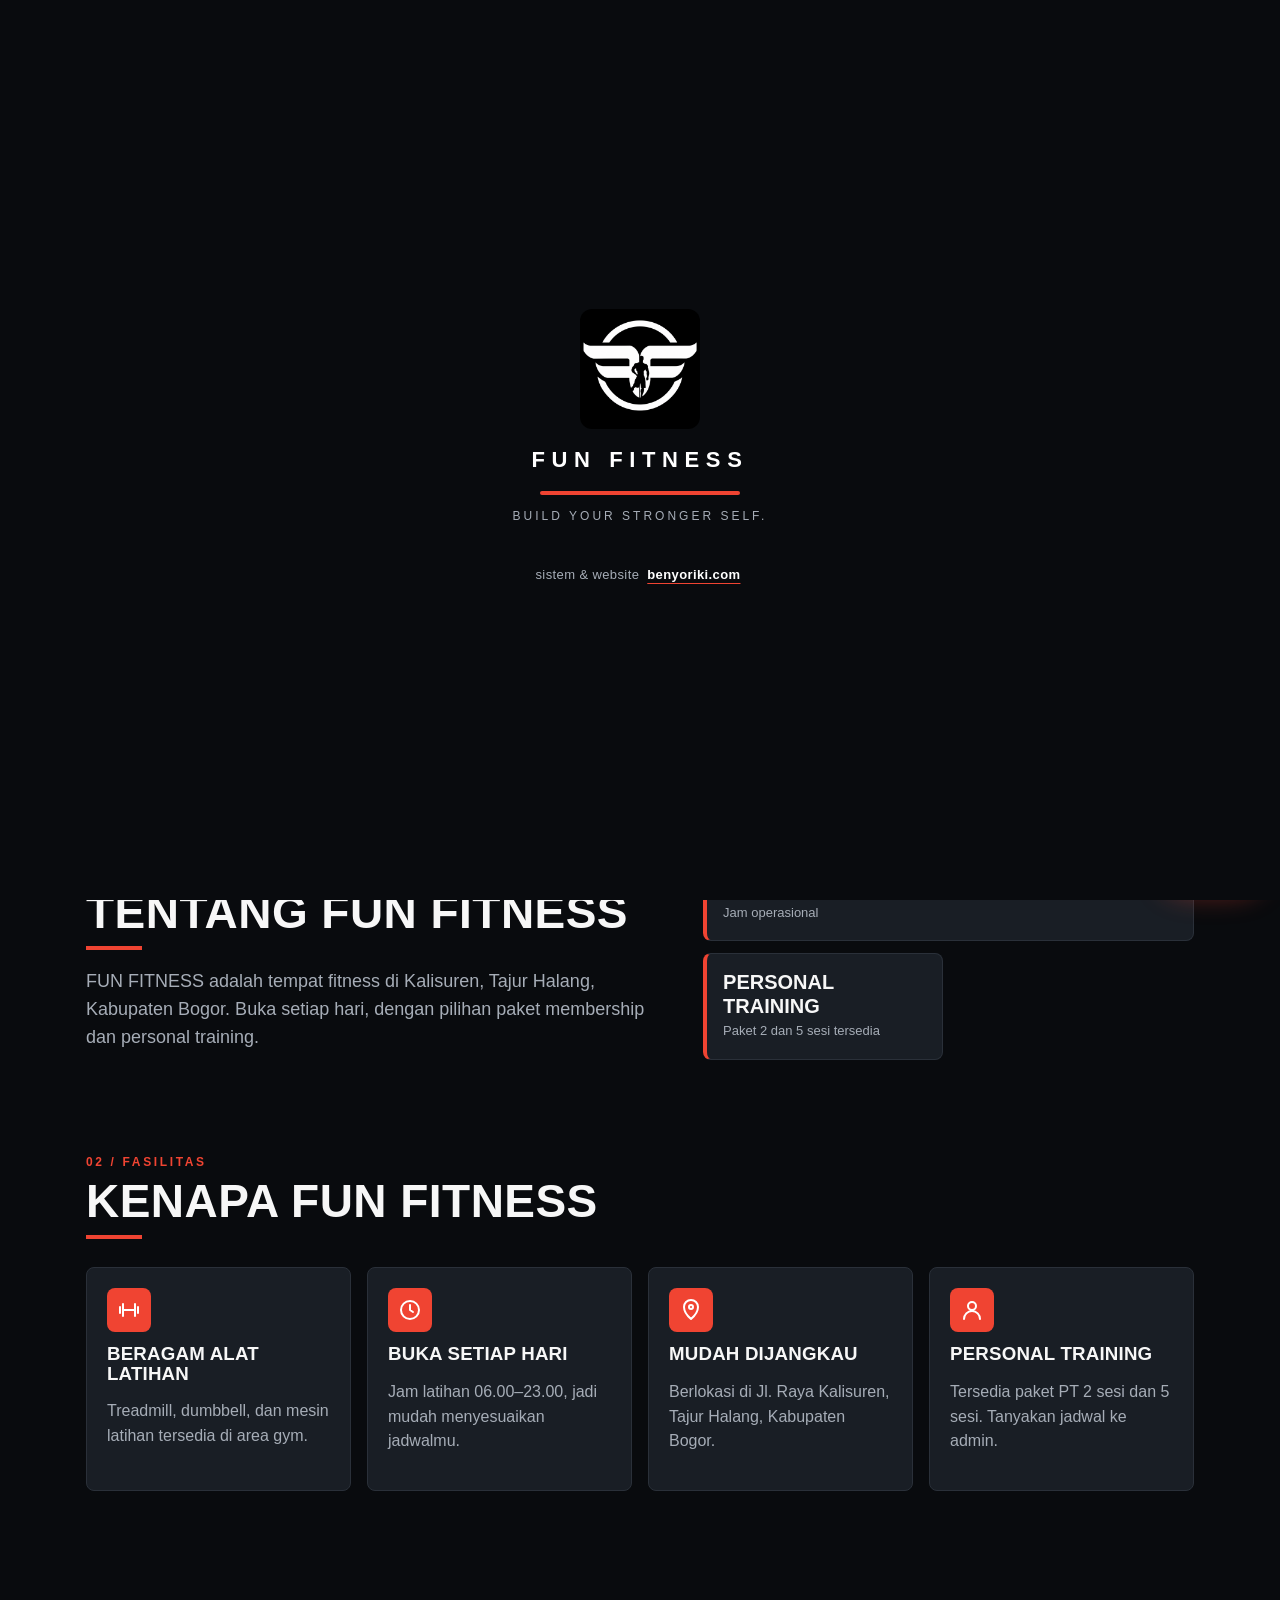
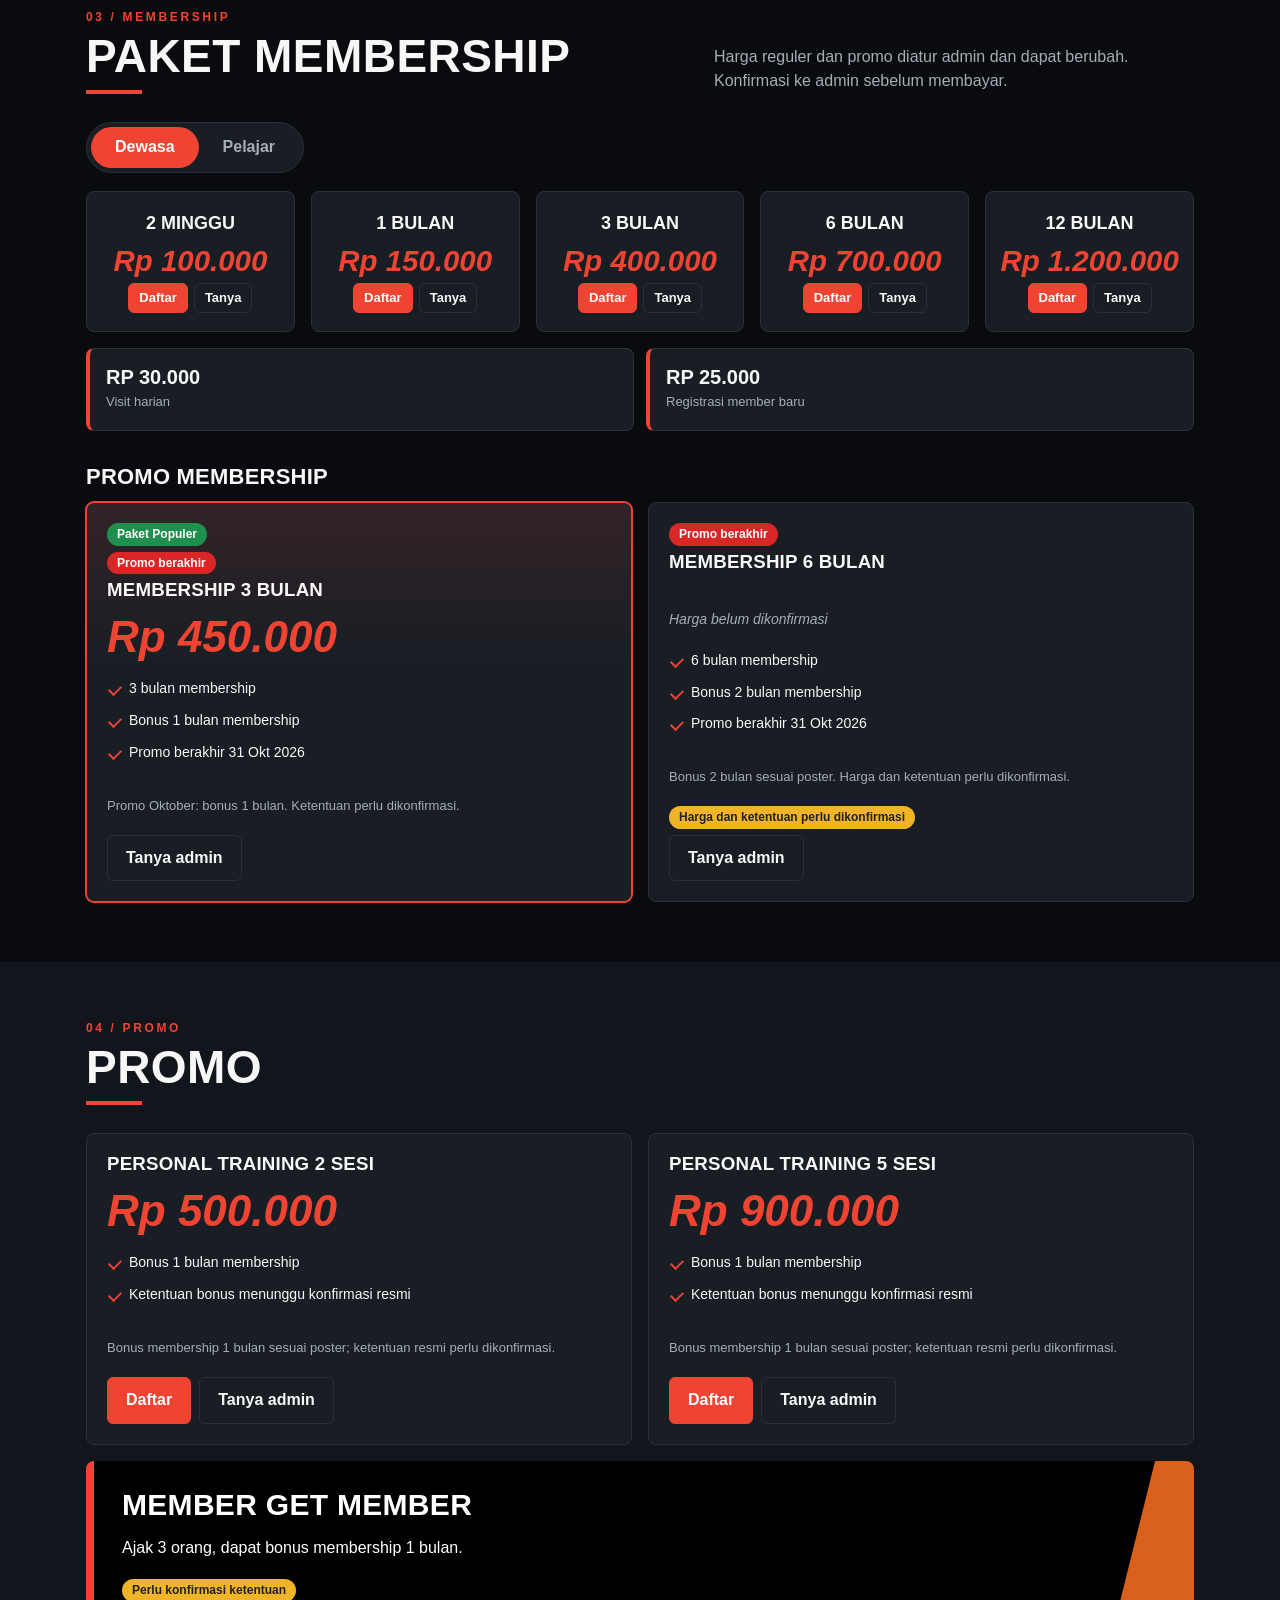
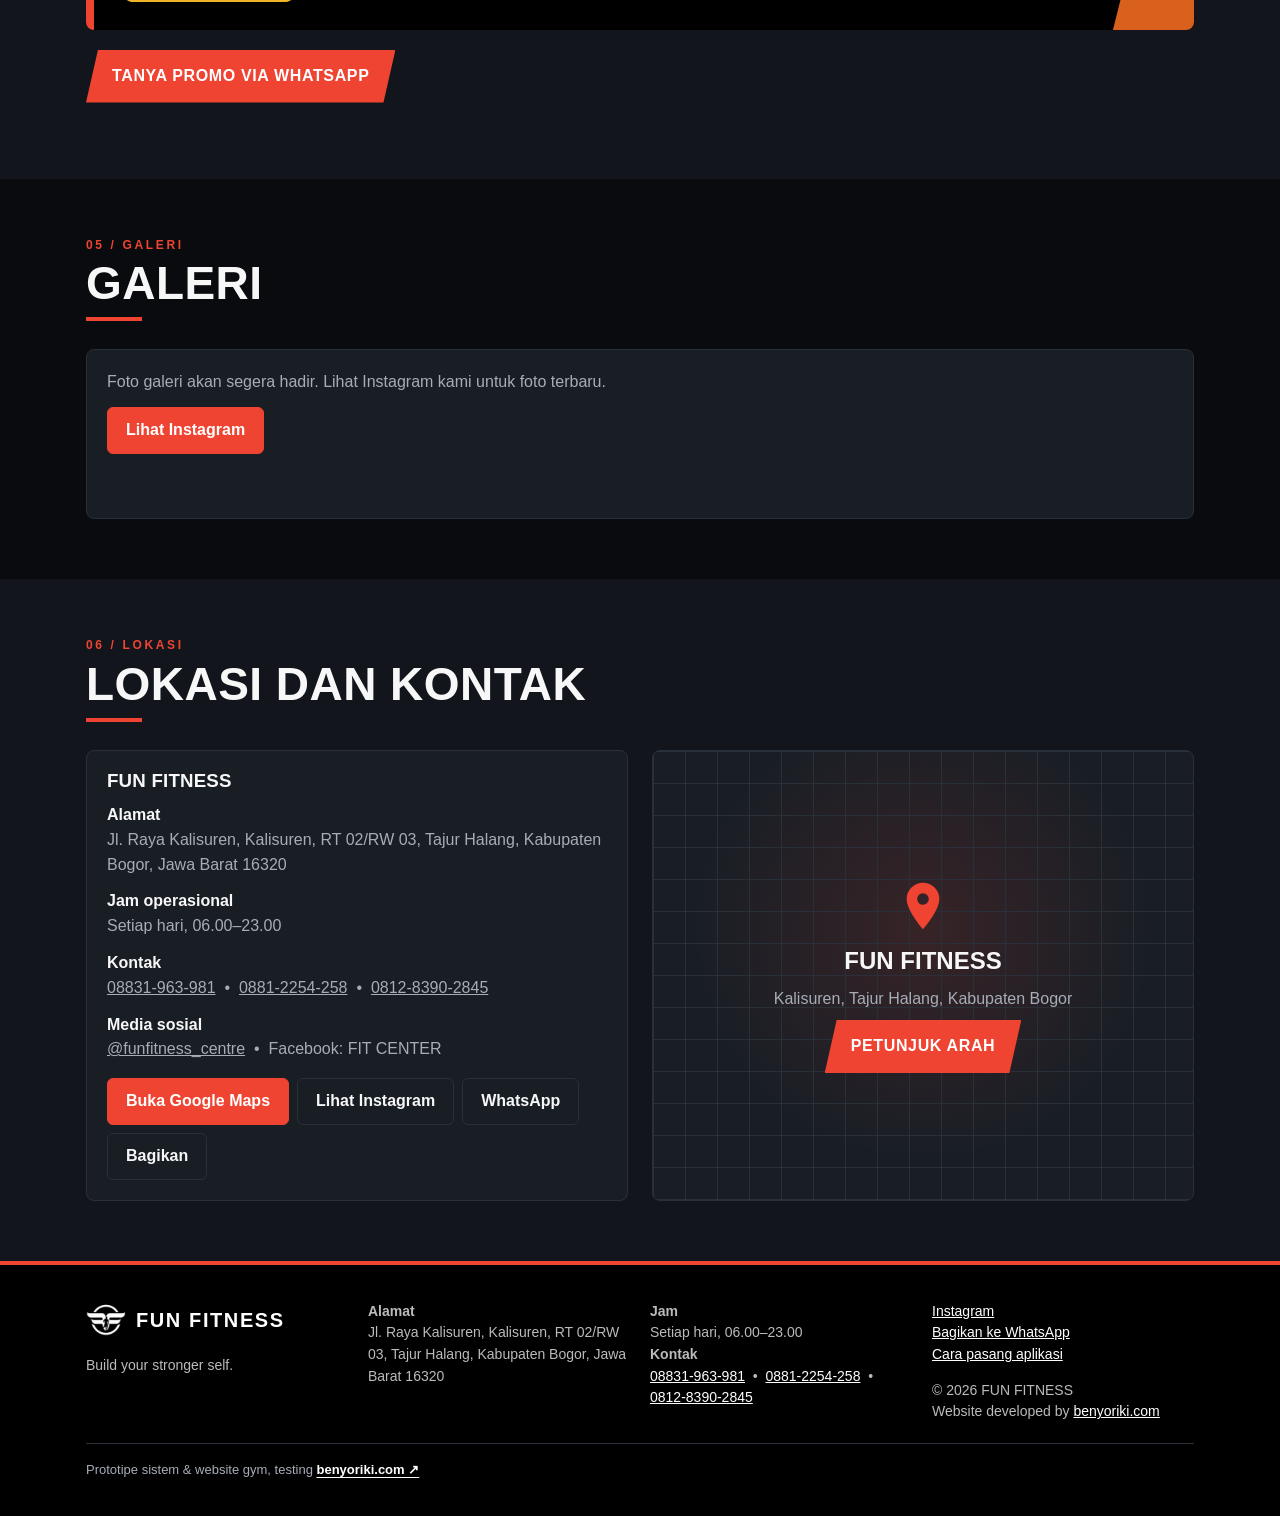
==== commit 3409fa0d: "Add files via upload" ====
--- a/index.html
+++ b/index.html
@@ -2,7 +2,7 @@
 
 
 
-<link rel="icon" href="favicon.png"><link rel="manifest" href="manifest.webmanifest"><meta name="theme-color" content="#090B0E"><meta name="application-name" content="FUN FITNESS"><meta name="apple-mobile-web-app-title" content="FUN FITNESS"><meta name="apple-mobile-web-app-capable" content="yes"><link rel="apple-touch-icon" href="icon-180.png"><link rel="stylesheet" href="style.css"></head><body class="hasbar">
+<link rel="icon" href="favicon.png"><link rel="manifest" href="manifest.webmanifest"><meta name="theme-color" content="#090B0E"><meta name="application-name" content="FUN FITNESS"><meta name="apple-mobile-web-app-title" content="FUN FITNESS"><meta name="apple-mobile-web-app-capable" content="yes"><meta name="mobile-web-app-capable" content="yes"><link rel="apple-touch-icon" href="icon-180.png"><link rel="stylesheet" href="style.css"></head><body class="hasbar">
 <header class="nav"><div class="wrap"><a class="brand" href="index.html"><img class="logo" src="logo.png" alt="Logo FUN FITNESS"><span>FUN FITNESS</span></a>
 <button class="btn s" id="menu" aria-label="Buka menu">☰</button>
 <nav><a href="#beranda">Beranda</a><a href="#fasilitas">Fasilitas</a><a href="#paket">Membership</a><a href="#promo">Promo</a><a href="#galeri">Galeri</a><a href="#lokasi">Lokasi</a><button class="btn s pwa">Pasang Aplikasi</button><a class="btn s" href="login.html">Login</a><a class="btn s p" href="register.html">Daftar Member</a><button class="btn s" id="theme" aria-label="Ganti tema terang/gelap">Tema</button></nav></div></header>
@@ -15,14 +15,13 @@
 <div class="strip" aria-hidden="true"><div><span>Open Daily</span><span><b data-s="hours"></b></span><span>Kalisuren, Tajur Halang, Bogor</span><span>Personal Training</span><span>Build your stronger self</span><span>Open Daily</span><span><b data-s="hours"></b></span><span>Kalisuren, Tajur Halang, Bogor</span><span>Personal Training</span><span>Build your stronger self</span></div></div>
 <section id="tentang"><div class="wrap"><div class="ab"><div><h2 data-eb="01 / Tentang">Tentang FUN FITNESS</h2><p class="mut">FUN FITNESS adalah tempat fitness di Kalisuren, Tajur Halang, Kabupaten Bogor. Buka setiap hari, dengan pilihan paket membership dan personal training.</p></div><div class="tiles" id="tiles"></div></div></div></section>
 <section id="fasilitas"><div class="wrap"><div class="sh"><h2 data-eb="02 / Fasilitas">Kenapa FUN FITNESS</h2></div><div class="grid g4"><div class="card"><div class="ic"><svg viewBox="0 0 24 24" width="24" height="24" fill="none" stroke="currentColor" stroke-width="2" stroke-linecap="round" stroke-linejoin="round"><path d="M6 6v12M18 6v12M3 9v6M21 9v6M6 12h12"/></svg></div><h3>Beragam alat latihan</h3><p class="mut">Treadmill, dumbbell, dan mesin latihan tersedia di area gym.</p></div><div class="card"><div class="ic"><svg viewBox="0 0 24 24" width="24" height="24" fill="none" stroke="currentColor" stroke-width="2" stroke-linecap="round" stroke-linejoin="round"><path d="M12 7v5l3 2M21 12a9 9 0 1 1-18 0 9 9 0 0 1 18 0z"/></svg></div><h3>Buka setiap hari</h3><p class="mut">Jam latihan 06.00–23.00, jadi mudah menyesuaikan jadwalmu.</p></div><div class="card"><div class="ic"><svg viewBox="0 0 24 24" width="24" height="24" fill="none" stroke="currentColor" stroke-width="2" stroke-linecap="round" stroke-linejoin="round"><path d="M12 21s7-6 7-12a7 7 0 1 0-14 0c0 6 7 12 7 12zM12 11a2 2 0 1 0 0-4 2 2 0 0 0 0 4z"/></svg></div><h3>Mudah dijangkau</h3><p class="mut">Berlokasi di Jl. Raya Kalisuren, Tajur Halang, Kabupaten Bogor.</p></div><div class="card"><div class="ic"><svg viewBox="0 0 24 24" width="24" height="24" fill="none" stroke="currentColor" stroke-width="2" stroke-linecap="round" stroke-linejoin="round"><path d="M16 8a4 4 0 1 0-8 0 4 4 0 0 0 8 0zM4 21a8 8 0 0 1 16 0"/></svg></div><h3>Personal training</h3><p class="mut">Tersedia paket PT 2 sesi dan 5 sesi. Tanyakan jadwal ke admin.</p></div></div></div></section>
-<section id="gym-now" class="alt"><div class="wrap"><div class="sh"><h2 data-eb="03 / Live"><span class="live"></span>Sedang di gym</h2><p class="mut" id="onsNote"></p></div><div class="ons" id="ons"></div><p class="mut" style="font-size:13px;margin:8px 0 0">Berdasarkan check-in 3 jam terakhir. Hanya nama depan dan foto member yang mengizinkan.</p></div></section>
-<section id="paket"><div class="wrap"><div class="sh"><h2 data-eb="04 / Membership">Paket Membership</h2><p class="mut">Harga reguler dan promo diatur admin dan dapat berubah. Konfirmasi ke admin sebelum membayar.</p></div><div id="regwrap"><div class="seg" role="group" aria-label="Kategori harga"><button class="on" data-g="dewasa">Dewasa</button><button data-g="pelajar">Pelajar</button></div><div class="grid g5" id="reg"></div><div class="tiles fees" id="fees"></div></div><h3 class="subh">Promo membership</h3><div class="grid" id="pk"></div></div></section>
-<section id="promo" class="alt"><div class="wrap"><div class="sh"><h2 data-eb="05 / Promo">Promo</h2></div><div class="grid" id="pt"></div><div class="poster" id="mgm"></div><p style="margin-top:20px"><a class="btn p big" id="ctaWa" href="#lokasi">Tanya Promo via WhatsApp</a></p></div></section>
-<section id="galeri"><div class="wrap"><div class="sh"><h2 data-eb="06 / Galeri">Galeri</h2></div><div class="gal" id="gal"></div></div></section>
-<section id="lokasi" class="alt"><div class="wrap"><div class="sh"><h2 data-eb="07 / Lokasi">Lokasi dan Kontak</h2></div><div class="loc"><div class="card"><h3 data-s="name"></h3><dl style="margin:0"><dt>Alamat</dt><dd data-s="address"></dd><dt>Jam operasional</dt><dd data-s="hours"></dd><dt>Kontak</dt><dd id="contact"></dd><dt>Media sosial</dt><dd id="social"></dd></dl><div class="acts"><a class="btn p" data-link="maps" target="_blank" rel="noopener">Buka Google Maps</a><a class="btn" data-link="ig" target="_blank" rel="noopener">Lihat Instagram</a><a class="btn" data-link="wa" target="_blank" rel="noopener">WhatsApp</a><a class="btn sharebtn" href="#">Bagikan</a></div></div>
+<section id="paket"><div class="wrap"><div class="sh"><h2 data-eb="03 / Membership">Paket Membership</h2><p class="mut">Harga reguler dan promo diatur admin dan dapat berubah. Konfirmasi ke admin sebelum membayar.</p></div><div id="regwrap"><div class="seg" role="group" aria-label="Kategori harga"><button class="on" data-g="dewasa">Dewasa</button><button data-g="pelajar">Pelajar</button></div><div class="grid g5" id="reg"></div><div class="tiles fees" id="fees"></div></div><h3 class="subh">Promo membership</h3><div class="grid" id="pk"></div></div></section>
+<section id="promo" class="alt"><div class="wrap"><div class="sh"><h2 data-eb="04 / Promo">Promo</h2></div><div class="grid" id="pt"></div><div class="poster" id="mgm"></div><p style="margin-top:20px"><a class="btn p big" id="ctaWa" href="#lokasi">Tanya Promo via WhatsApp</a></p></div></section>
+<section id="galeri"><div class="wrap"><div class="sh"><h2 data-eb="05 / Galeri">Galeri</h2></div><div class="gal" id="gal"></div></div></section>
+<section id="lokasi" class="alt"><div class="wrap"><div class="sh"><h2 data-eb="06 / Lokasi">Lokasi dan Kontak</h2></div><div class="loc"><div class="card"><h3 data-s="name"></h3><dl style="margin:0"><dt>Alamat</dt><dd data-s="address"></dd><dt>Jam operasional</dt><dd data-s="hours"></dd><dt>Kontak</dt><dd id="contact"></dd><dt>Media sosial</dt><dd id="social"></dd></dl><div class="acts"><a class="btn p" data-link="maps" target="_blank" rel="noopener">Buka Google Maps</a><a class="btn" data-link="ig" target="_blank" rel="noopener">Lihat Instagram</a><a class="btn" data-link="wa" target="_blank" rel="noopener">WhatsApp</a><a class="btn sharebtn" href="#">Bagikan</a></div></div>
 <div class="card mapc"><svg width="56" height="56" viewBox="0 0 24 24" fill="var(--pri)"><path d="M12 2a7 7 0 0 0-7 7c0 5 7 13 7 13s7-8 7-13a7 7 0 0 0-7-7zm0 9.5A2.5 2.5 0 1 1 12 6.5a2.5 2.5 0 0 1 0 5z"/></svg><b>FUN FITNESS</b><span class="mut">Kalisuren, Tajur Halang, Kabupaten Bogor</span><a class="btn p big" data-link="maps" target="_blank" rel="noopener">Petunjuk Arah</a></div></div></div></section>
 </main>
-<footer><div class="wrap"><div><a class="brand" href="index.html"><img class="logo" src="logo.png" alt="Logo FUN FITNESS"><span>FUN FITNESS</span></a><p>Build your stronger self.</p></div><div><b>Alamat</b><br><span data-s="address"></span></div><div><b>Jam</b><br><span data-s="hours"></span><br><b>Kontak</b><br><span id="fcontact"></span></div><div><a data-link="ig" target="_blank" rel="noopener">Instagram</a><br><a class="sharebtn" href="#">Bagikan ke WhatsApp</a><br><a class="pwa-help" href="#">Cara pasang aplikasi</a><p>© <span id="year"></span> FUN FITNESS<br>Website developed by <a href="https://benyoriki.com" target="_blank" rel="noopener">benyoriki.com</a></p></div></div></footer>
+<footer><div class="wrap"><div><a class="brand" href="index.html"><img class="logo" src="logo.png" alt="Logo FUN FITNESS"><span>FUN FITNESS</span></a><p>Build your stronger self.</p></div><div><b>Alamat</b><br><span data-s="address"></span></div><div><b>Jam</b><br><span data-s="hours"></span><br><b>Kontak</b><br><span id="fcontact"></span></div><div><a data-link="ig" target="_blank" rel="noopener">Instagram</a><br><a class="sharebtn" href="#">Bagikan ke WhatsApp</a><br><a class="pwa-help" href="#">Cara pasang aplikasi</a><p>© <span id="year"></span> FUN FITNESS<br>Website developed by <a href="https://benyoriki.com" target="_blank" rel="noopener">benyoriki.com</a></p></div></div><div class="wrap"><p class="proto">Prototipe sistem &amp; website gym, testing <a href="https://benyoriki.com" target="_blank" rel="noopener">benyoriki.com ↗</a></p></div></footer>
 <div class="mbar"><a class="btn p" href="register.html">Daftar Member</a><a class="btn" id="barWa" target="_blank" rel="noopener">WhatsApp</a></div>
 <div id="lb" role="dialog" aria-label="Foto"><button class="btn" id="lbx">Tutup</button><img alt=""></div>
-<script src="storage.js"></script><script src="app.js"></script><script src="pwa.js"></script><script src="public.js"></script></body></html>+<script src="storage.js"></script><script src="demo.js"></script><script src="app.js"></script><script src="pwa.js"></script><script src="public.js"></script><script src="live.js"></script></body></html>
--- a/style.css
+++ b/style.css
@@ -101,3 +101,43 @@
 @media(max-width:1000px){.g5{grid-template-columns:repeat(3,1fr)}}
 @media(max-width:600px){.g5{grid-template-columns:repeat(2,1fr)}.g5>*:last-child:nth-child(odd){grid-column:1/-1}.rc .price{font-size:24px}}
 .rc .price{font-size:26px;font-size:clamp(20px,2.3vw,30px)}@media(max-width:600px){.rc .price{font-size:24px}}
+/* ===== v9 ===== */
+/* PWA: tombol pasang selalu terlihat sampai aplikasi terpasang */
+.pwa{display:inline-flex}.is-app .pwa,.is-app .pwa-help{display:none!important}
+#ipw{position:fixed;z-index:80;top:68px;right:12px;width:min(380px,calc(100vw - 24px));display:flex;gap:12px;align-items:center;background:var(--bg2);color:var(--tx);border:1px solid var(--bd);border-top:3px solid var(--pri);border-radius:12px;padding:12px;box-shadow:0 14px 40px rgba(0,0,0,.45);animation:ipw .35s ease both}
+#ipw img{border-radius:10px;background:#000;flex:none}#ipw div{flex:1;min-width:0;display:flex;flex-direction:column;font-size:13px;line-height:1.35}#ipw b{font-family:var(--hf);text-transform:uppercase;font-size:16px}#ipw span{color:var(--tx2)}
+@keyframes ipw{from{opacity:0;transform:translateY(-10px)}}
+.no{color:#ff6b5e}
+/* teks prototipe */
+.proto{margin:0;padding:14px 12px;text-align:center;font-size:13px;color:var(--tx2)}.proto a{font-weight:700;color:var(--pri);text-decoration:underline;text-underline-offset:3px;white-space:nowrap}
+footer .proto{border-top:1px solid #2a3039;padding:16px 0 0;margin-top:6px;color:#A6ADB7;text-align:left}footer .proto a{color:#fff}footer .proto a:hover{color:var(--pri)}
+.auth .proto{position:absolute;left:0;right:0;bottom:6px}.auth{position:relative;padding-bottom:44px}
+@media print{.proto{display:none}}
+/* tombol Live (FAB) + panel */
+.fab{position:fixed;z-index:40;right:16px;bottom:16px;display:flex;align-items:center;gap:8px;height:56px;min-width:56px;padding:0 16px;border:0;border-radius:99px;background:var(--pri);color:#fff;cursor:pointer;font:inherit;font-weight:800;box-shadow:0 10px 28px rgba(240,68,50,.45),0 2px 6px rgba(0,0,0,.4);transition:transform .15s,box-shadow .15s}
+.fab:hover{transform:translateY(-2px)}.fab:active{transform:scale(.96)}.fab[aria-expanded=true]{background:var(--pri2)}
+.fab .fl{font-family:var(--hf);text-transform:uppercase;letter-spacing:.08em;font-size:15px}
+.fab .fc{position:absolute;top:-6px;right:-4px;min-width:24px;height:24px;padding:0 6px;border-radius:12px;background:#1f8f4e;color:#fff;font-size:13px;line-height:24px;text-align:center;border:2px solid var(--bg);animation:fcp 2.4s infinite}.fab .fc.z{background:#6b7280;animation:none}
+@keyframes fcp{0%{box-shadow:0 0 0 0 rgba(46,204,113,.6)}70%,100%{box-shadow:0 0 0 9px rgba(46,204,113,0)}}
+#lv{padding:0;position:fixed;z-index:41;right:16px;bottom:84px;width:380px;max-width:calc(100vw - 24px);max-height:min(560px,calc(100vh - 110px));display:flex;flex-direction:column;background:var(--bg2);color:var(--tx);border:1px solid var(--bd);border-top:4px solid var(--pri);border-radius:14px;box-shadow:0 24px 60px rgba(0,0,0,.55);animation:lvin .22s ease both;overflow:hidden}
+@keyframes lvin{from{opacity:0;transform:translateY(14px) scale(.98)}}
+#lv[hidden]{display:none}
+.lvh{display:flex;align-items:center;gap:10px;padding:14px 14px 10px}.lvh>div{flex:1;min-width:0}.lvh b{font-family:var(--hf);text-transform:uppercase;font-size:18px;display:block;line-height:1.1}.lvh small{color:var(--tx2);font-size:12px}.lvh .live{margin:0;flex:none}
+.lvt{display:flex;gap:6px;padding:0 14px;border-bottom:1px solid var(--bd)}.lvt button{flex:1;background:none;border:0;border-bottom:3px solid transparent;color:var(--tx2);font:inherit;font-weight:700;font-size:14px;padding:10px 4px;cursor:pointer;min-height:44px}.lvt button[aria-selected=true]{color:var(--tx);border-bottom-color:var(--pri)}.lvt i{font-style:normal;background:#1f8f4e;color:#fff;border-radius:99px;padding:1px 8px;font-size:12px;margin-left:4px}
+.lvb{padding:10px 14px;overflow-y:auto;flex:1;min-height:120px;-webkit-overflow-scrolling:touch}.lvb[hidden]{display:none}
+.lr{display:flex;align-items:center;gap:12px;padding:9px 0;border-bottom:1px solid var(--bd)}.lr:last-child{border:0}.lr .av{width:42px;height:42px;font-size:15px}.lm{flex:1;min-width:0}.lm b{display:block;font-family:var(--hf);text-transform:uppercase;font-size:17px;line-height:1.1;white-space:nowrap;overflow:hidden;text-overflow:ellipsis}.lm>span{font-size:12px;color:var(--tx2)}
+.rn{width:28px;height:28px;border-radius:50%;display:inline-flex;align-items:center;justify-content:center;background:var(--bd);color:var(--tx);font-family:var(--hf);font-size:15px;flex:none}.rn.m1{background:#f0b429;color:#222}.rn.m2{background:#c0c6cf;color:#222}.rn.m3{background:#cd7f32;color:#fff}
+.rbar{height:6px;border-radius:3px;background:var(--bd);margin-top:6px;overflow:hidden}.rbar i{display:block;height:100%;background:linear-gradient(90deg,var(--pri),#F26B21);border-radius:3px}.rv2{text-align:right;line-height:1.2}.rv2 b{font-family:var(--hf);font-size:18px;display:block}.rv2 span{font-size:11px;color:var(--tx2)}
+.lempty{display:flex;flex-direction:column;gap:6px;align-items:center;text-align:center;padding:22px 8px;color:var(--tx2)}.lempty b{color:var(--tx)}
+.lme{margin-top:10px;padding:10px 12px;border-radius:8px;background:rgba(240,68,50,.12);border:1px solid var(--pri);font-size:14px}
+.lvn{margin:0;padding:8px 14px 12px;font-size:12px;color:var(--tx2);border-top:1px solid var(--bd)}
+.seg.sm{margin-bottom:8px;padding:3px}.seg.sm button{padding:5px 16px;min-height:34px;font-size:13px}
+@media(max-width:767px){.fab{bottom:calc(76px + env(safe-area-inset-bottom,0px));height:52px}#lv{left:12px;right:12px;width:auto;max-width:none;bottom:calc(138px + env(safe-area-inset-bottom,0px));max-height:calc(100vh - 220px)}#ipw{top:64px;left:12px;right:12px;width:auto}body.hasbar #toasts{right:84px;left:12px;bottom:76px}}
+@media(prefers-reduced-motion:reduce){#lv,#ipw,.fab .fc{animation:none}.fab{transition:none}}
+/* lonceng notifikasi */
+.bell{position:relative;min-width:36px}.bell .nb{position:absolute;top:-6px;right:-6px;min-width:18px;height:18px;border-radius:9px;background:var(--pri);color:#fff;font-size:11px;font-style:normal;line-height:18px;padding:0 4px;font-weight:800}
+#np{position:fixed;z-index:90;top:56px;right:12px;width:380px;max-width:calc(100vw - 24px);max-height:70vh;display:flex;flex-direction:column;background:var(--card);color:var(--tx);border:1px solid var(--bd);border-top:3px solid var(--pri);border-radius:12px;box-shadow:0 20px 50px rgba(0,0,0,.5);overflow:hidden}#np[hidden]{display:none}
+.nh{display:flex;justify-content:space-between;align-items:center;padding:12px 14px;border-bottom:1px solid var(--bd)}.nh b{font-family:var(--hf);text-transform:uppercase;font-size:17px}.nperm{padding:10px 14px;font-size:13px;background:rgba(240,180,41,.14);border-bottom:1px solid var(--bd)}
+.nl{overflow-y:auto}.ni{display:flex;gap:10px;padding:11px 14px;border-bottom:1px solid var(--bd)}.ni.un{background:rgba(240,68,50,.08)}.ni b{display:block;font-size:14px}.ni span{display:block;font-size:13px;color:var(--tx2)}.ni small{color:var(--tx2);font-size:11px}.nic{flex:none;width:30px;height:30px;border-radius:50%;background:var(--bg);display:flex;align-items:center;justify-content:center}
+/* uji coba admin */
+.simlog{margin-top:10px;max-height:240px;overflow:auto;font-size:13px}.simlog div{padding:6px 0;border-bottom:1px solid var(--bd)}.simlog small{color:var(--tx2);margin-right:6px}
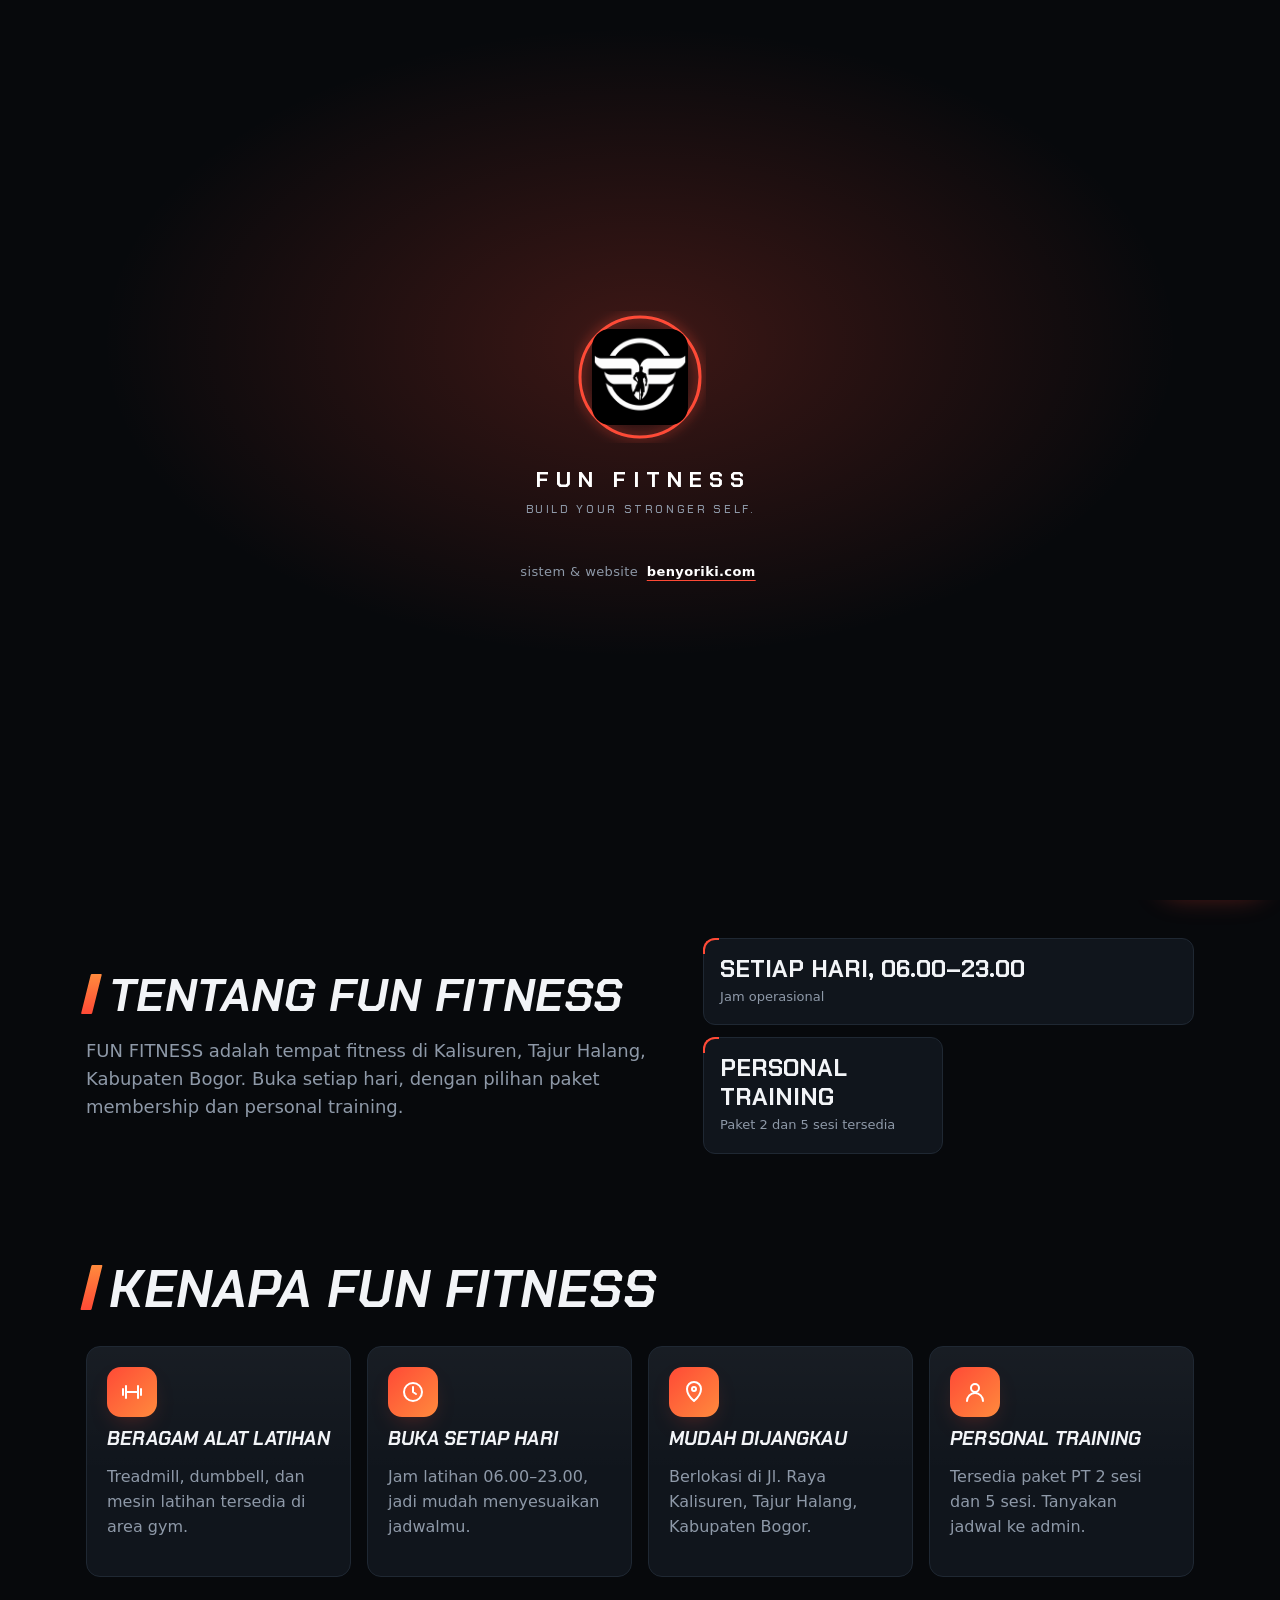
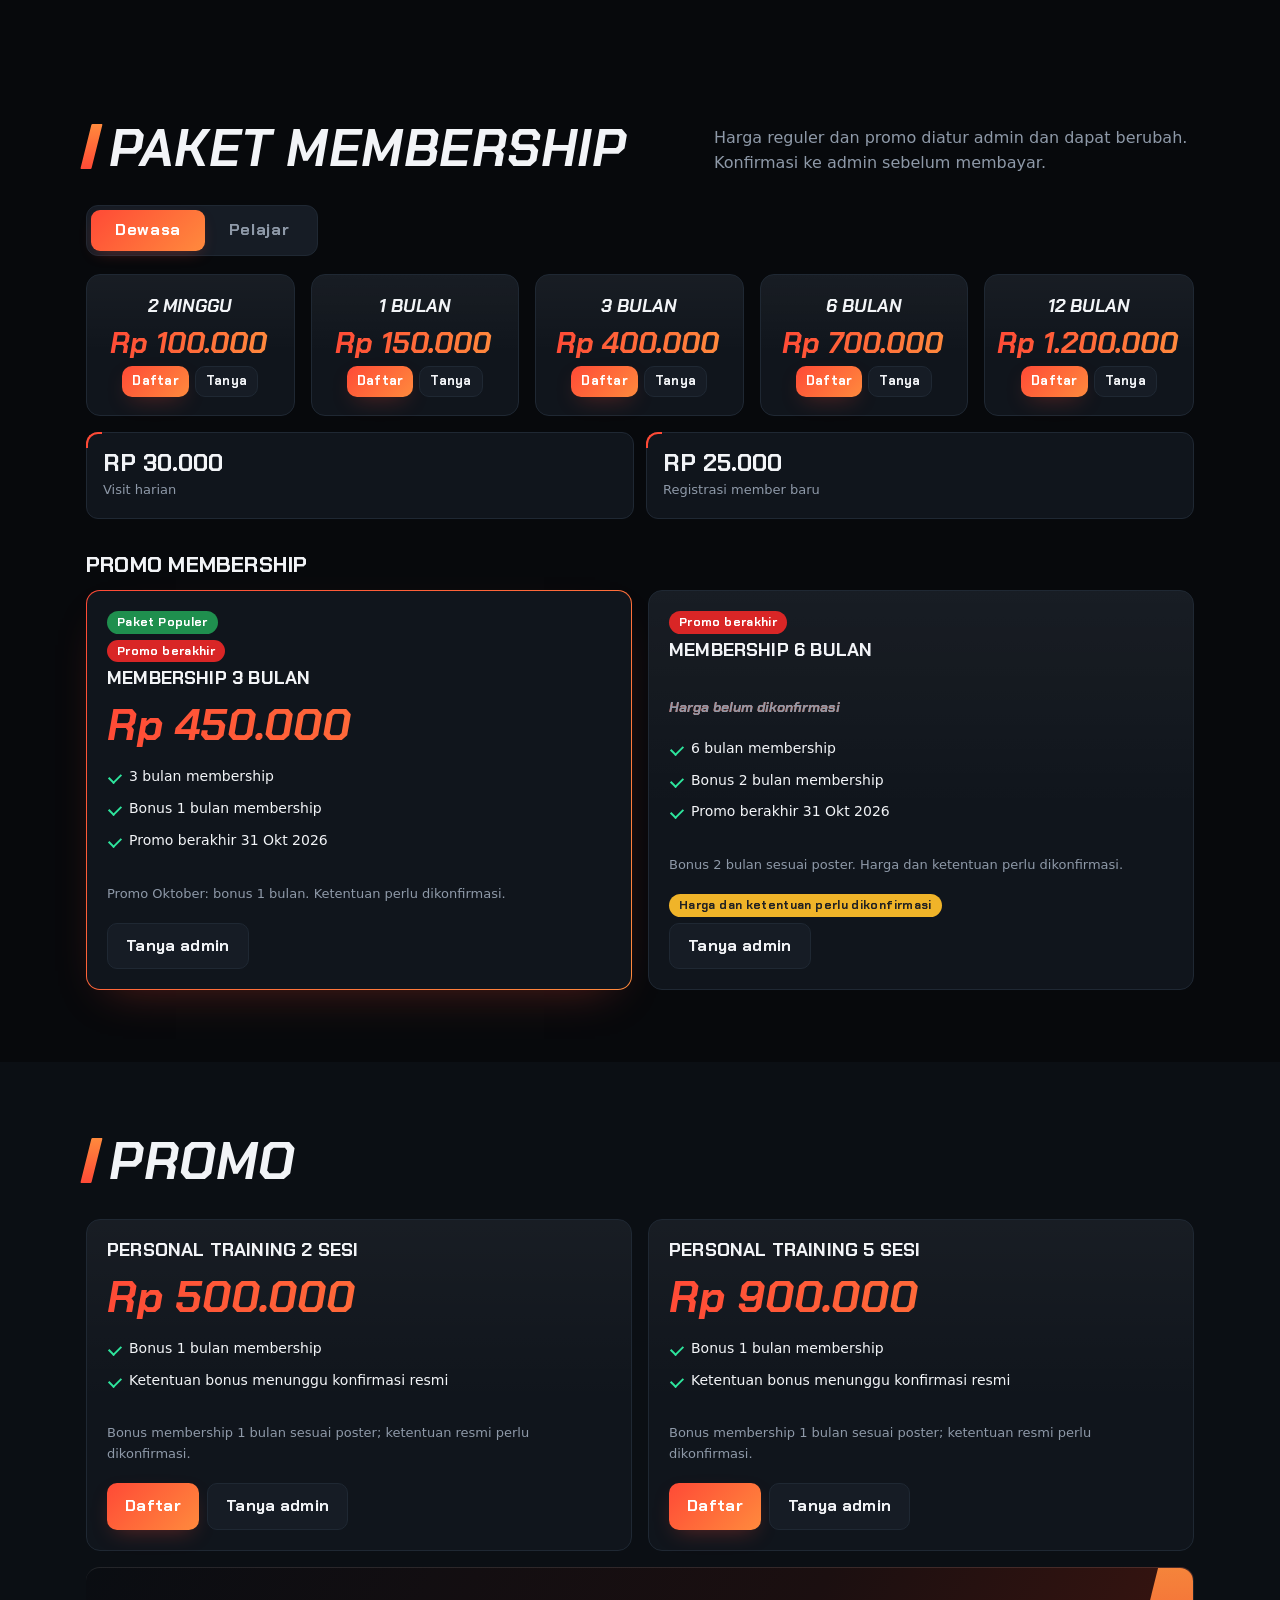
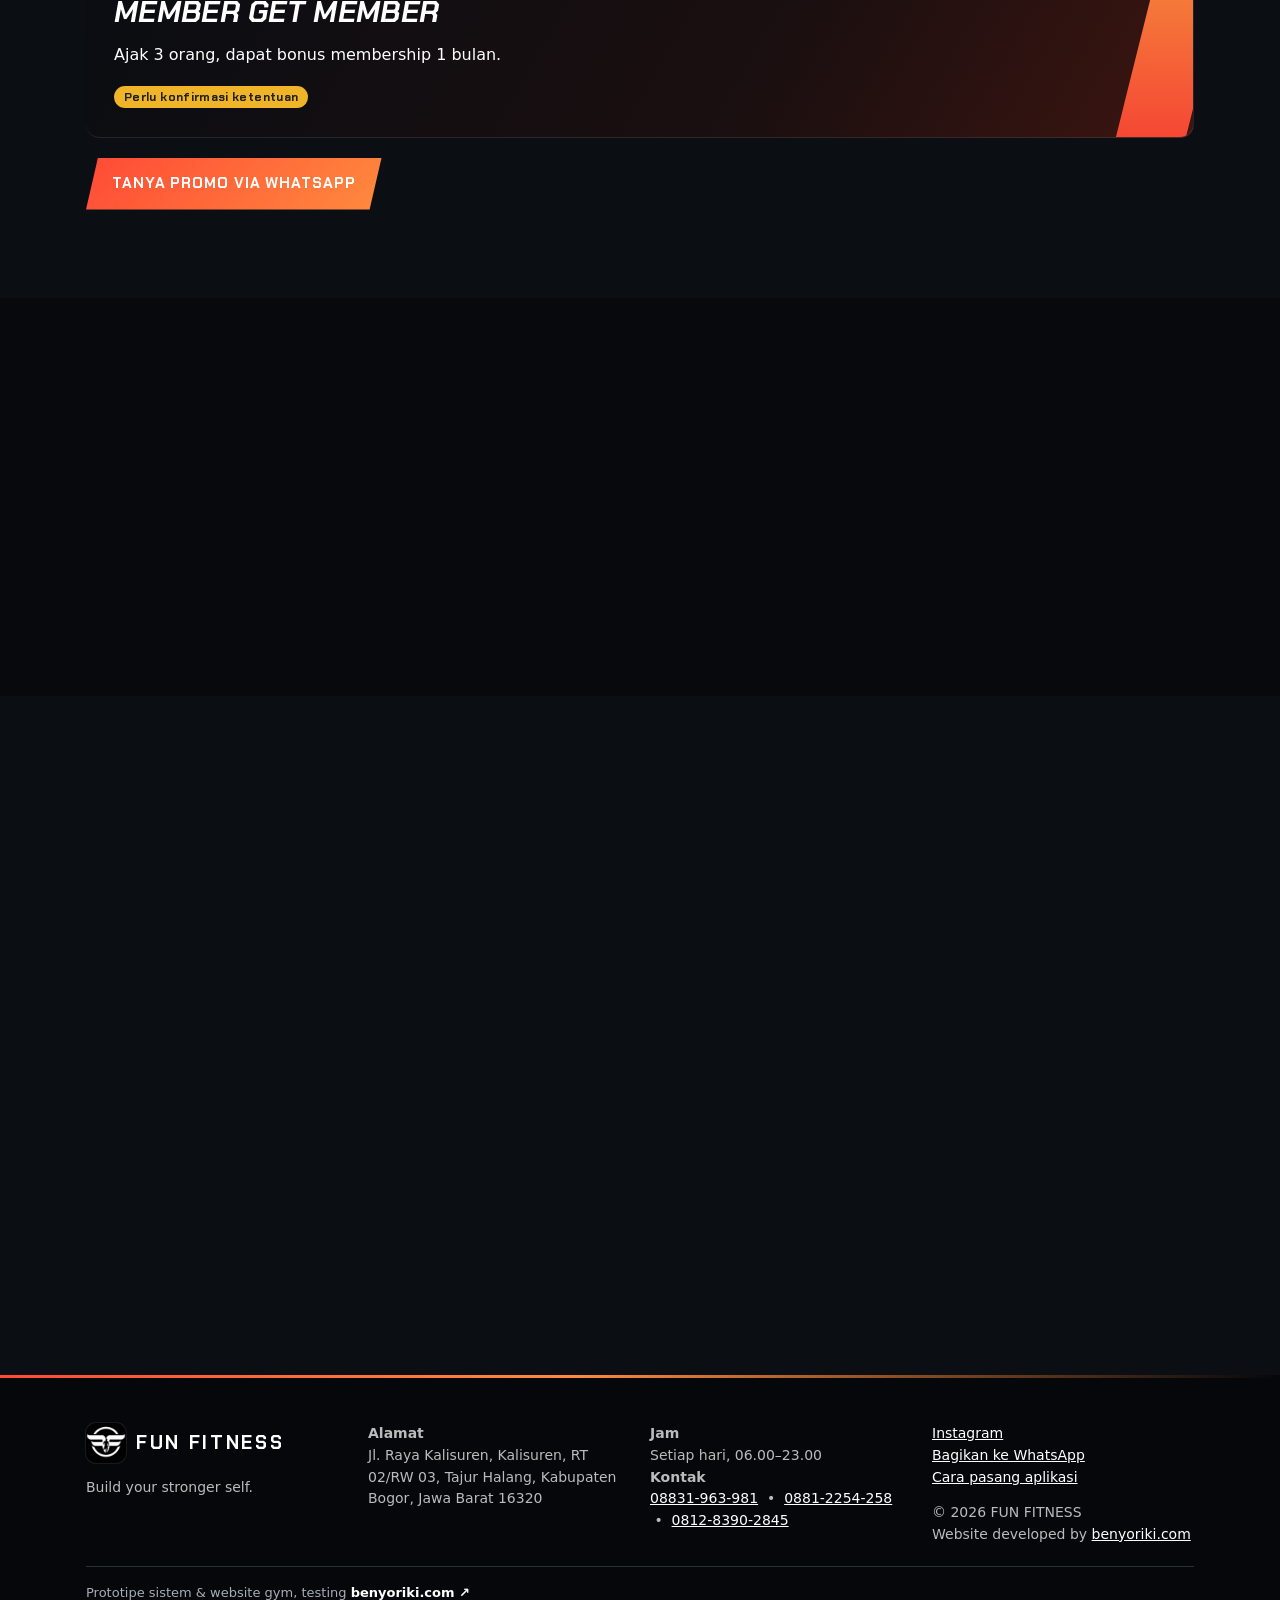
==== commit a862a220: "Add files via upload" ====
--- a/index.html
+++ b/index.html
@@ -2,16 +2,16 @@
 
 
 
-<link rel="icon" href="favicon.png"><link rel="manifest" href="manifest.webmanifest"><meta name="theme-color" content="#090B0E"><meta name="application-name" content="FUN FITNESS"><meta name="apple-mobile-web-app-title" content="FUN FITNESS"><meta name="apple-mobile-web-app-capable" content="yes"><meta name="mobile-web-app-capable" content="yes"><link rel="apple-touch-icon" href="icon-180.png"><link rel="stylesheet" href="style.css"></head><body class="hasbar">
+<link rel="icon" href="favicon.png"><link rel="manifest" href="manifest.webmanifest"><meta name="theme-color" content="#090B0E"><meta name="application-name" content="FUN FITNESS"><meta name="apple-mobile-web-app-title" content="FUN FITNESS"><meta name="apple-mobile-web-app-capable" content="yes"><meta name="mobile-web-app-capable" content="yes"><link rel="apple-touch-icon" href="icon-180.png"><link rel="preload" href="cp-700i.woff2" as="font" type="font/woff2" crossorigin><link rel="preload" href="cp-700.woff2" as="font" type="font/woff2" crossorigin><link rel="stylesheet" href="style.css"><link rel="stylesheet" href="ui.css"></head><body class="hasbar">
 <header class="nav"><div class="wrap"><a class="brand" href="index.html"><img class="logo" src="logo.png" alt="Logo FUN FITNESS"><span>FUN FITNESS</span></a>
 <button class="btn s" id="menu" aria-label="Buka menu">☰</button>
 <nav><a href="#beranda">Beranda</a><a href="#fasilitas">Fasilitas</a><a href="#paket">Membership</a><a href="#promo">Promo</a><a href="#galeri">Galeri</a><a href="#lokasi">Lokasi</a><button class="btn s pwa">Pasang Aplikasi</button><a class="btn s" href="login.html">Login</a><a class="btn s p" href="register.html">Daftar Member</a><button class="btn s" id="theme" aria-label="Ganti tema terang/gelap">Tema</button></nav></div></header>
 <main>
-<div class="hero" id="beranda"><div class="wrap"><div><span class="tag">Open Daily</span><span class="tag">06.00–23.00</span><span class="tag">Kalisuren, Tajur Halang, Bogor</span>
-<h1>Build your <span>stronger</span> self.</h1>
+<div class="hero" id="beranda"><div class="wrap"><div class="hl"><span class="tag">Open Daily</span><span class="tag">06.00–23.00</span><span class="tag">Kalisuren, Tajur Halang, Bogor</span>
+<h1><span class="l1">Build your</span><span class="l2">stronger</span><span class="l3">self.</span></h1>
 <p>Temukan tempat latihan yang nyaman, pilihan membership yang sesuai kebutuhan, dan mulai perjalanan fitness kamu bersama FUN FITNESS.</p>
 <div class="row"><a class="btn p big" href="register.html">Daftar Member Sekarang</a><a class="btn big" href="#paket">Lihat Paket Membership</a><a class="lnk" href="#lokasi">Lihat Lokasi</a><a class="lnk" id="heroWa" target="_blank" rel="noopener">Tanya Admin</a></div></div>
-<aside class="hp" id="heroPromo" aria-label="Promo aktif"></aside></div></div>
+<div class="hr"><div class="tele" id="tele" aria-live="polite"></div><aside class="hp" id="heroPromo" aria-label="Promo aktif"></aside></div></div></div>
 <div class="strip" aria-hidden="true"><div><span>Open Daily</span><span><b data-s="hours"></b></span><span>Kalisuren, Tajur Halang, Bogor</span><span>Personal Training</span><span>Build your stronger self</span><span>Open Daily</span><span><b data-s="hours"></b></span><span>Kalisuren, Tajur Halang, Bogor</span><span>Personal Training</span><span>Build your stronger self</span></div></div>
 <section id="tentang"><div class="wrap"><div class="ab"><div><h2 data-eb="01 / Tentang">Tentang FUN FITNESS</h2><p class="mut">FUN FITNESS adalah tempat fitness di Kalisuren, Tajur Halang, Kabupaten Bogor. Buka setiap hari, dengan pilihan paket membership dan personal training.</p></div><div class="tiles" id="tiles"></div></div></div></section>
 <section id="fasilitas"><div class="wrap"><div class="sh"><h2 data-eb="02 / Fasilitas">Kenapa FUN FITNESS</h2></div><div class="grid g4"><div class="card"><div class="ic"><svg viewBox="0 0 24 24" width="24" height="24" fill="none" stroke="currentColor" stroke-width="2" stroke-linecap="round" stroke-linejoin="round"><path d="M6 6v12M18 6v12M3 9v6M21 9v6M6 12h12"/></svg></div><h3>Beragam alat latihan</h3><p class="mut">Treadmill, dumbbell, dan mesin latihan tersedia di area gym.</p></div><div class="card"><div class="ic"><svg viewBox="0 0 24 24" width="24" height="24" fill="none" stroke="currentColor" stroke-width="2" stroke-linecap="round" stroke-linejoin="round"><path d="M12 7v5l3 2M21 12a9 9 0 1 1-18 0 9 9 0 0 1 18 0z"/></svg></div><h3>Buka setiap hari</h3><p class="mut">Jam latihan 06.00–23.00, jadi mudah menyesuaikan jadwalmu.</p></div><div class="card"><div class="ic"><svg viewBox="0 0 24 24" width="24" height="24" fill="none" stroke="currentColor" stroke-width="2" stroke-linecap="round" stroke-linejoin="round"><path d="M12 21s7-6 7-12a7 7 0 1 0-14 0c0 6 7 12 7 12zM12 11a2 2 0 1 0 0-4 2 2 0 0 0 0 4z"/></svg></div><h3>Mudah dijangkau</h3><p class="mut">Berlokasi di Jl. Raya Kalisuren, Tajur Halang, Kabupaten Bogor.</p></div><div class="card"><div class="ic"><svg viewBox="0 0 24 24" width="24" height="24" fill="none" stroke="currentColor" stroke-width="2" stroke-linecap="round" stroke-linejoin="round"><path d="M16 8a4 4 0 1 0-8 0 4 4 0 0 0 8 0zM4 21a8 8 0 0 1 16 0"/></svg></div><h3>Personal training</h3><p class="mut">Tersedia paket PT 2 sesi dan 5 sesi. Tanyakan jadwal ke admin.</p></div></div></div></section>
@@ -24,4 +24,4 @@
 <footer><div class="wrap"><div><a class="brand" href="index.html"><img class="logo" src="logo.png" alt="Logo FUN FITNESS"><span>FUN FITNESS</span></a><p>Build your stronger self.</p></div><div><b>Alamat</b><br><span data-s="address"></span></div><div><b>Jam</b><br><span data-s="hours"></span><br><b>Kontak</b><br><span id="fcontact"></span></div><div><a data-link="ig" target="_blank" rel="noopener">Instagram</a><br><a class="sharebtn" href="#">Bagikan ke WhatsApp</a><br><a class="pwa-help" href="#">Cara pasang aplikasi</a><p>© <span id="year"></span> FUN FITNESS<br>Website developed by <a href="https://benyoriki.com" target="_blank" rel="noopener">benyoriki.com</a></p></div></div><div class="wrap"><p class="proto">Prototipe sistem &amp; website gym, testing <a href="https://benyoriki.com" target="_blank" rel="noopener">benyoriki.com ↗</a></p></div></footer>
 <div class="mbar"><a class="btn p" href="register.html">Daftar Member</a><a class="btn" id="barWa" target="_blank" rel="noopener">WhatsApp</a></div>
 <div id="lb" role="dialog" aria-label="Foto"><button class="btn" id="lbx">Tutup</button><img alt=""></div>
-<script src="storage.js"></script><script src="demo.js"></script><script src="app.js"></script><script src="pwa.js"></script><script src="public.js"></script><script src="live.js"></script></body></html>+<script src="storage.js"></script><script src="demo.js"></script><script src="app.js"></script><script src="pwa.js"></script><script src="public.js"></script><script src="live.js"></script><script src="fx.js"></script></body></html>
--- a/ui.css
+++ b/ui.css
@@ -0,0 +1,126 @@
+/* ui.css v10 — tampilan "panel telemetri latihan". Dimuat paling akhir. Tanpa gambar berat: grid/glow murni CSS. */
+@font-face{font-family:"Chakra Petch";font-weight:700;font-style:normal;font-display:swap;src:url(cp-700.woff2) format("woff2")}
+@font-face{font-family:"Chakra Petch";font-weight:700;font-style:italic;font-display:swap;src:url(cp-700i.woff2) format("woff2")}
+@font-face{font-family:"Chakra Petch";font-weight:500;font-style:normal;font-display:swap;src:url(cp-500.woff2) format("woff2")}
+:root{--hf:"Chakra Petch","Bahnschrift","Arial Narrow",system-ui,sans-serif;--bg:#EDF0F4;--bg2:#fff;--card:#fff;--card2:#F4F6F9;--pri:#F2402C;--pri2:#D32F1F;--hot:#FF8A3D;--ok:#12B76A;--tx:#0E1218;--tx2:#586273;--bd:#DCE1E8;--r:14px;--glow:rgba(242,64,44,.28);--navbg:rgba(255,255,255,.82);--ease:cubic-bezier(.2,.7,.2,1)}
+[data-theme=dark]{--bg:#07090C;--bg2:#0B0F14;--card:#10151C;--card2:#161C25;--pri:#FF4A36;--pri2:#E0301F;--ok:#2EE59D;--tx:#F2F4F7;--tx2:#8E99A8;--bd:#1F2833;--glow:rgba(255,74,54,.35);--navbg:rgba(7,9,12,.74)}
+body{font-family:system-ui,-apple-system,"Segoe UI",Roboto,Arial,sans-serif;-webkit-font-smoothing:antialiased;text-rendering:optimizeLegibility}
+h1,h2,h3,h4,.brand span,.price,.btn,.tile b,.stat b,.lm b,.rn,.rv2 b{font-family:var(--hf)}
+::selection{background:var(--pri);color:#fff}
+/* ---------- tombol ---------- */
+.btn{border-radius:10px;background:var(--card2);font-weight:700;letter-spacing:.02em;transition:transform .2s var(--ease),box-shadow .2s,filter .2s,background .2s,border-color .2s}
+.btn:hover{border-color:var(--pri)}
+.btn.p{background:linear-gradient(135deg,var(--pri),var(--hot));border:0;color:#fff;box-shadow:0 8px 22px -8px var(--glow)}
+.btn.p:hover{background:linear-gradient(135deg,var(--pri),var(--hot));filter:brightness(1.1);box-shadow:0 12px 28px -8px var(--glow);transform:translateY(-1px)}
+.btn.big{border-radius:0;font-size:15px;letter-spacing:.06em;min-height:52px}.btn.big:not(.p){background:rgba(255,255,255,.08);color:#fff}
+input,select,textarea{border-radius:10px;background:var(--bg2)}input:focus,select:focus,textarea:focus{outline:none;border-color:var(--pri);box-shadow:0 0 0 3px var(--glow)}
+/* ---------- kartu ---------- */
+.card{background:linear-gradient(180deg,rgba(255,255,255,.035),transparent 55%),var(--card);border-radius:var(--r);position:relative}
+.card:hover{border-color:rgba(255,74,54,.45);box-shadow:0 14px 36px -14px rgba(0,0,0,.5)}
+.fx::after{content:"";position:absolute;top:0;left:0;right:0;bottom:0;border-radius:inherit;pointer-events:none;background:radial-gradient(240px circle at var(--mx,50%) var(--my,50%),var(--glow),transparent 65%);opacity:0;transition:opacity .25s}.fx:hover::after{opacity:.55}
+.bd{font-family:var(--hf);font-weight:700;letter-spacing:.03em}
+/* ---------- navbar ---------- */
+.nav{background:var(--navbg);border-bottom:1px solid var(--bd);transition:box-shadow .25s}.nav.sc{box-shadow:0 12px 30px -16px rgba(0,0,0,.6)}
+.logo{border-radius:10px;box-shadow:0 0 0 1px rgba(255,255,255,.08)}
+.brand span{font-size:19px;letter-spacing:.14em}
+.nav nav a:not(.btn){font-family:var(--hf);font-weight:500;font-size:13px;letter-spacing:.09em;text-transform:uppercase;position:relative;padding:6px 0}
+.nav nav a.on:not(.btn):after{content:"";position:absolute;left:0;right:0;bottom:-2px;height:2px;background:linear-gradient(90deg,var(--pri),var(--hot));transform:skewX(-20deg)}
+#sp{height:2px;background:linear-gradient(90deg,var(--pri),var(--hot))}
+@media(max-width:1099px){body.menu{overflow:hidden}
+.nav nav{position:absolute;top:100%;left:0;right:0;height:calc(100vh - 60px);height:calc(100dvh - 60px);overflow:auto;background:var(--bg);flex-direction:column;align-items:stretch;gap:0;padding:6px 18px calc(28px + env(safe-area-inset-bottom));border:0}
+body.menu .nav nav{display:flex;animation:navin .28s var(--ease)}
+.nav nav a:not(.btn){font-size:22px;padding:16px 2px;border-bottom:1px solid var(--bd);color:var(--tx);font-style:italic}
+.nav nav .btn{width:100%;margin-top:10px;min-height:50px;font-size:15px}}
+@keyframes navin{from{opacity:0;transform:translateY(-8px)}}
+/* ---------- hero ---------- */
+.hero{padding:44px 0 56px;background:radial-gradient(60% 55% at 82% 0%,rgba(255,74,54,.34),transparent 70%),radial-gradient(45% 40% at 0% 100%,rgba(255,138,61,.14),transparent 70%),#07090C;clip-path:polygon(0 0,100% 0,100% calc(100% - 26px),calc(100% - 110px) 100%,0 100%);isolation:isolate}
+.hero:before{content:"";position:absolute;top:0;left:0;right:0;bottom:0;width:auto;transform:none;opacity:1;z-index:-1;background:linear-gradient(rgba(255,255,255,.055) 1px,transparent 1px) 0 0/46px 46px,linear-gradient(90deg,rgba(255,255,255,.055) 1px,transparent 1px) 0 0/46px 46px;-webkit-mask-image:radial-gradient(75% 85% at 72% 28%,#000,transparent);mask-image:radial-gradient(75% 85% at 72% 28%,#000,transparent)}
+.hero:after{z-index:-1;right:2%;width:520px;height:520px;margin-top:-260px;opacity:.07}
+.hero .wrap{grid-template-columns:1.12fr .88fr;gap:40px;align-items:center}.hero .wrap>div>*,.hp{animation:none}
+.hl{min-width:0}
+.hero .tag{border:1px solid rgba(255,255,255,.16);background:rgba(255,255,255,.04);border-radius:6px;font-family:var(--hf);font-weight:500;font-size:12px;letter-spacing:.07em;text-transform:uppercase;padding:5px 11px}
+.hero .tag:first-child:before{content:"";display:inline-block;width:7px;height:7px;border-radius:50%;background:#2EE59D;margin-right:8px;box-shadow:0 0 0 0 rgba(46,229,157,.6);animation:lp 1.8s infinite}
+.hero h1{font-style:italic;font-weight:700;line-height:.9;font-size:clamp(50px,15vw,108px);letter-spacing:-.01em;margin:16px 0 18px}
+.hero h1 span{display:block;color:#fff;padding-right:.08em;animation:ln .9s var(--ease) both}
+.hero h1 .l2{color:transparent;-webkit-text-stroke:1.5px #fff;animation-delay:.1s}
+.hero h1 .l3{background:linear-gradient(100deg,var(--pri),var(--hot));-webkit-background-clip:text;background-clip:text;color:transparent;animation-delay:.2s}
+@keyframes ln{from{opacity:0;transform:translateX(-26px) skewX(-8deg);clip-path:inset(0 100% 0 0)}to{clip-path:inset(0 0 0 0)}}
+.hero p{font-size:17px;color:#B7C0CC;max-width:30em}
+.hero .row{margin:24px 0 8px}.hero .lnk{font-family:var(--hf);font-weight:500;letter-spacing:.05em;text-transform:uppercase;font-size:13px;text-underline-offset:5px;text-decoration-color:var(--pri)}
+.hr{display:grid;gap:14px;min-width:0}
+/* kartu telemetri */
+.tele{position:relative;padding:16px;border-radius:16px;color:#fff;background:linear-gradient(180deg,rgba(255,255,255,.06),rgba(255,255,255,.015)),rgba(10,14,19,.82);border:1px solid rgba(255,255,255,.11);box-shadow:0 24px 60px -20px rgba(0,0,0,.7),inset 0 1px 0 rgba(255,255,255,.08)}
+.tele:before,.tele:after{content:"";position:absolute;width:18px;height:18px;border:2px solid var(--pri);pointer-events:none}.tele:before{top:-1px;left:-1px;border-right:0;border-bottom:0;border-radius:16px 0 0 0}.tele:after{bottom:-1px;right:-1px;border-left:0;border-top:0;border-radius:0 0 16px 0}
+.th{display:flex;justify-content:space-between;align-items:center;gap:10px;font-family:var(--hf)}
+.ts{display:flex;align-items:center;gap:8px;font-weight:700;font-size:13px;letter-spacing:.1em;text-transform:uppercase}.ts i{width:9px;height:9px;border-radius:50%;background:#2EE59D;animation:lp 1.8s infinite}.ts.off i{background:#8E99A8;animation:none}
+.tc{font-size:24px;font-weight:700;font-variant-numeric:tabular-nums;letter-spacing:.04em}
+.tsub{margin:2px 0 0;font-size:12px;color:#9AA5B4}
+.tk{display:grid;grid-template-columns:repeat(3,1fr);gap:8px;margin:14px 0}
+.tk div{background:rgba(255,255,255,.045);border:1px solid rgba(255,255,255,.075);border-radius:10px;padding:10px 10px 9px}
+.tk b{display:block;font-size:32px;line-height:1;font-weight:700;font-variant-numeric:tabular-nums}.tk span{display:block;margin-top:5px;font-size:11px;line-height:1.2;color:#9AA5B4}
+.tl{display:flex;justify-content:space-between;align-items:baseline;gap:8px;font-size:12px;color:#9AA5B4;margin-bottom:8px}.tl b{font-family:var(--hf);font-size:13px;letter-spacing:.06em;text-transform:uppercase;color:#fff}
+.tb{display:flex;align-items:flex-end;gap:3px;height:62px}
+.tb i{flex:1;height:calc(var(--h)*1%);min-height:5px;background:rgba(255,255,255,.15);border-radius:3px 3px 0 0;transform-origin:bottom;animation:bar .8s var(--ease) both;animation-delay:calc(var(--i)*28ms + .35s)}.tb i.now{background:linear-gradient(var(--hot),var(--pri));box-shadow:0 0 14px var(--glow)}
+@keyframes bar{from{transform:scaleY(.05);opacity:0}}
+.tx2{display:flex;justify-content:space-between;font-size:11px;color:#7F8B9C;margin:5px 0 12px;font-variant-numeric:tabular-nums}
+.tele .btn{width:100%}
+.hp{background:rgba(10,14,19,.7);border:1px solid rgba(255,255,255,.1);border-top:3px solid var(--pri);border-radius:14px;padding:14px 16px}.hp h3{font-size:17px;margin-bottom:4px;letter-spacing:.04em}.hp .it{padding:8px 0;border-color:rgba(255,255,255,.08);font-size:14px}.hp .it b{font-family:var(--hf);color:#fff}
+/* ---------- strip ---------- */
+.strip{background:var(--bg2);color:var(--tx2);border-top:1px solid var(--bd);border-bottom:1px solid var(--bd);font-style:italic;font-weight:700;letter-spacing:.1em}.strip div{padding:13px 0}.strip span:before{background:var(--pri)}
+/* ---------- seksi ---------- */
+section{padding:72px 0}section.alt{background:var(--bg2)}
+.sh{align-items:flex-end;margin-bottom:30px}.sh h2{font-style:italic;font-size:clamp(30px,6vw,52px)}
+.sh h2:after,.ab h2:after{display:none}
+h2[data-eb]:before{content:"";font-size:inherit;letter-spacing:0;display:inline-block;width:11px;height:.86em;margin:0 12px 0 0;vertical-align:-.06em;background:linear-gradient(var(--hot),var(--pri));transform:skewX(-14deg);border-radius:1px}
+.ab h2{font-style:italic}
+.tile{position:relative;border:1px solid var(--bd);border-left:1px solid var(--bd);border-radius:12px;background:var(--card)}.tile:before{content:"";position:absolute;top:-1px;left:-1px;width:14px;height:14px;border:2px solid var(--pri);border-right:0;border-bottom:0;border-radius:12px 0 0 0}
+.tile b{font-size:24px;font-weight:700}
+.ic{width:50px;height:50px;border-radius:14px;background:linear-gradient(135deg,var(--pri),var(--hot));box-shadow:0 10px 24px -10px var(--glow)}
+#fasilitas .card h3{font-size:19px;font-style:italic}
+.price{font-style:italic;background:linear-gradient(100deg,var(--pri),var(--hot));-webkit-background-clip:text;background-clip:text;color:transparent;padding-right:.1em}.price small{-webkit-text-fill-color:var(--tx2)}
+.pk.pop,.rc.pop{border:1.5px solid transparent;background:linear-gradient(var(--card),var(--card)) padding-box,linear-gradient(135deg,var(--pri),var(--hot)) border-box;box-shadow:0 18px 44px -22px var(--glow)}
+.pk li:before{border-color:var(--ok)}
+.rc .rd{font-style:italic}
+.seg{background:var(--card2);border-radius:12px;padding:4px}.seg button{border-radius:9px;font-family:var(--hf);letter-spacing:.04em}.seg button.on{background:linear-gradient(135deg,var(--pri),var(--hot));box-shadow:0 6px 16px -6px var(--glow)}
+.poster{border:1px solid rgba(255,255,255,.1);border-left:0;border-radius:var(--r);background:linear-gradient(120deg,#0A0D12,#1B0F10 62%,#3C1510)}.poster:after{width:70px;right:-14px;background:linear-gradient(var(--hot),var(--pri));opacity:.95}.poster h3{font-style:italic}
+.gal figure{border-radius:var(--r)}
+.mapc{position:relative;overflow:hidden}.mapc>*{position:relative;z-index:1}
+.mapc:before,.mapc:after{content:"";position:absolute;left:50%;top:38%;width:150px;height:150px;margin:-75px 0 0 -75px;border:1px solid var(--pri);border-radius:50%;opacity:0;animation:rg 3.2s var(--ease) infinite;z-index:0}.mapc:after{animation-delay:1.6s}
+@keyframes rg{from{transform:scale(.4);opacity:.7}to{transform:scale(2.2);opacity:0}}
+footer{position:relative;background:#05070A;border:0;padding:48px 0 30px}footer:before{content:"";position:absolute;top:0;left:0;right:0;height:3px;background:linear-gradient(90deg,var(--pri),var(--hot) 45%,transparent)}
+.mbar{background:rgba(9,12,16,.92);-webkit-backdrop-filter:blur(12px);backdrop-filter:blur(12px);padding:8px 12px calc(8px + env(safe-area-inset-bottom));border-top:1px solid var(--bd)}.mbar .btn{border-radius:12px;min-height:48px}.mbar .btn:not(.p){background:var(--card2)}
+/* ---------- FAB & panel ---------- */
+.fab{background:linear-gradient(135deg,var(--pri),var(--hot));border-radius:18px}.fab .fl{max-width:60px;overflow:hidden;transition:max-width .25s,opacity .2s}.fab.min{gap:0;padding:0 15px}.fab.min .fl{max-width:0;opacity:0}
+#lv{border-radius:18px;background:linear-gradient(180deg,rgba(255,255,255,.04),transparent 40%),var(--bg2)}
+.lvt button{font-family:var(--hf);letter-spacing:.03em}
+@media(max-width:767px){body.hasbar{padding-bottom:76px}.fab{bottom:calc(84px + env(safe-area-inset-bottom,0px))}#lv{bottom:calc(146px + env(safe-area-inset-bottom,0px))}}
+/* ---------- modal & toast ---------- */
+.md{border-radius:18px;background:var(--card2);border:1px solid var(--bd);border-top:3px solid var(--pri)}.mo{background:rgba(3,5,8,.78)}
+.toast{background:var(--card2);color:var(--tx);border:1px solid var(--bd);border-left:4px solid var(--ok);border-radius:10px;box-shadow:0 12px 30px -10px rgba(0,0,0,.6)}.toast.err{border-left-color:var(--pri)}
+/* ---------- login / daftar ---------- */
+.auth{background:radial-gradient(50% 45% at 80% 0%,rgba(255,74,54,.22),transparent 70%),linear-gradient(var(--bd) 1px,transparent 1px) 0 0/48px 48px,linear-gradient(90deg,var(--bd) 1px,transparent 1px) 0 0/48px 48px;background-color:var(--bg)}
+.auth .card{border-radius:18px;box-shadow:0 30px 70px -30px rgba(0,0,0,.7);background:var(--card)}
+/* ---------- dashboard member ---------- */
+.mc{border-radius:20px;background:radial-gradient(110% 90% at 100% 0%,rgba(255,74,54,.5),transparent 58%),linear-gradient(145deg,#0A0D12,#171D27);border:1px solid rgba(255,255,255,.12)}
+.mc:after{width:230px;height:230px;top:-30px;bottom:auto;right:-50px;transform:none;opacity:.08;background:url(logo.png) center/contain no-repeat}
+.mcg{padding-right:0}.mcp{margin-right:0}.mcp i{background:linear-gradient(90deg,var(--pri),var(--hot))}.mcn{font-style:italic}
+.pbar i{background:linear-gradient(90deg,var(--pri),var(--hot))}
+.dh .sp .btn{min-height:36px}
+@media(max-width:430px){.dh .brand span{font-size:16px;letter-spacing:.1em}.dh .brand .logo{height:34px;width:34px}}
+/* ---------- admin ---------- */
+.side{background:linear-gradient(180deg,#06080B,#0D1218);border-right:1px solid var(--bd)}
+.side button{border-radius:10px;font-family:var(--hf);font-weight:500;letter-spacing:.03em;color:#AAB4C1}.side button:hover{background:rgba(255,255,255,.06);color:#fff}
+.side button.on{background:linear-gradient(90deg,rgba(255,74,54,.28),transparent);color:#fff;box-shadow:inset 3px 0 0 var(--pri)}
+.top{position:sticky;top:0;z-index:15;background:var(--navbg);-webkit-backdrop-filter:blur(10px);backdrop-filter:blur(10px)}.top b{font-family:var(--hf);letter-spacing:.04em}
+.stat{border-left:0;border:1px solid var(--bd);border-radius:12px}.stat:before{content:"";position:absolute;top:-1px;left:-1px;width:14px;height:14px;border:2px solid var(--pri);border-right:0;border-bottom:0;border-radius:12px 0 0 0}.stat b{font-size:28px}
+.gr{background:radial-gradient(70% 120% at 100% 0%,rgba(255,74,54,.45),transparent 60%),linear-gradient(120deg,#07090C,#161C25);border-radius:16px}
+.ch .cb i,.cb i{background:linear-gradient(180deg,var(--hot),var(--pri))}
+@media(max-width:767px){.top{flex-wrap:nowrap;gap:8px;padding:8px 12px}.top .cr{display:none}.top b{font-size:17px;min-width:0;overflow:hidden;text-overflow:ellipsis;white-space:nowrap}.top .sp{gap:6px;flex:none}.top .bd{display:none}}
+/* ---------- gerak dikurangi ---------- */
+@media(prefers-reduced-motion:reduce){.hero h1 span,.tb i,.mapc:before,.mapc:after,.hero .tag:first-child:before,.ts i{animation:none}.fab .fl,.btn{transition:none}}
+/* ---------- tata letak responsif ---------- */
+@media(max-width:900px){.hero .wrap{grid-template-columns:1fr;gap:26px}.hero{padding:30px 0 52px}section{padding:56px 0}}
+@media(max-width:600px){#fasilitas .g4{grid-template-columns:1fr 1fr;gap:10px}#fasilitas .card{padding:14px}#fasilitas .card h3{font-size:16px}#fasilitas .card p{font-size:13px}.ic{width:42px;height:42px;border-radius:12px}.hero .row{margin-top:20px}.hero h1{margin-top:12px}.tk b{font-size:28px}}
+#galeri,#lokasi{content-visibility:auto;contain-intrinsic-size:auto 560px}
+@media(min-width:901px){.hero h1{font-size:clamp(60px,6.2vw,92px)}}
+@media(max-width:600px){.dh .pwa,.top .pwa{display:none}}
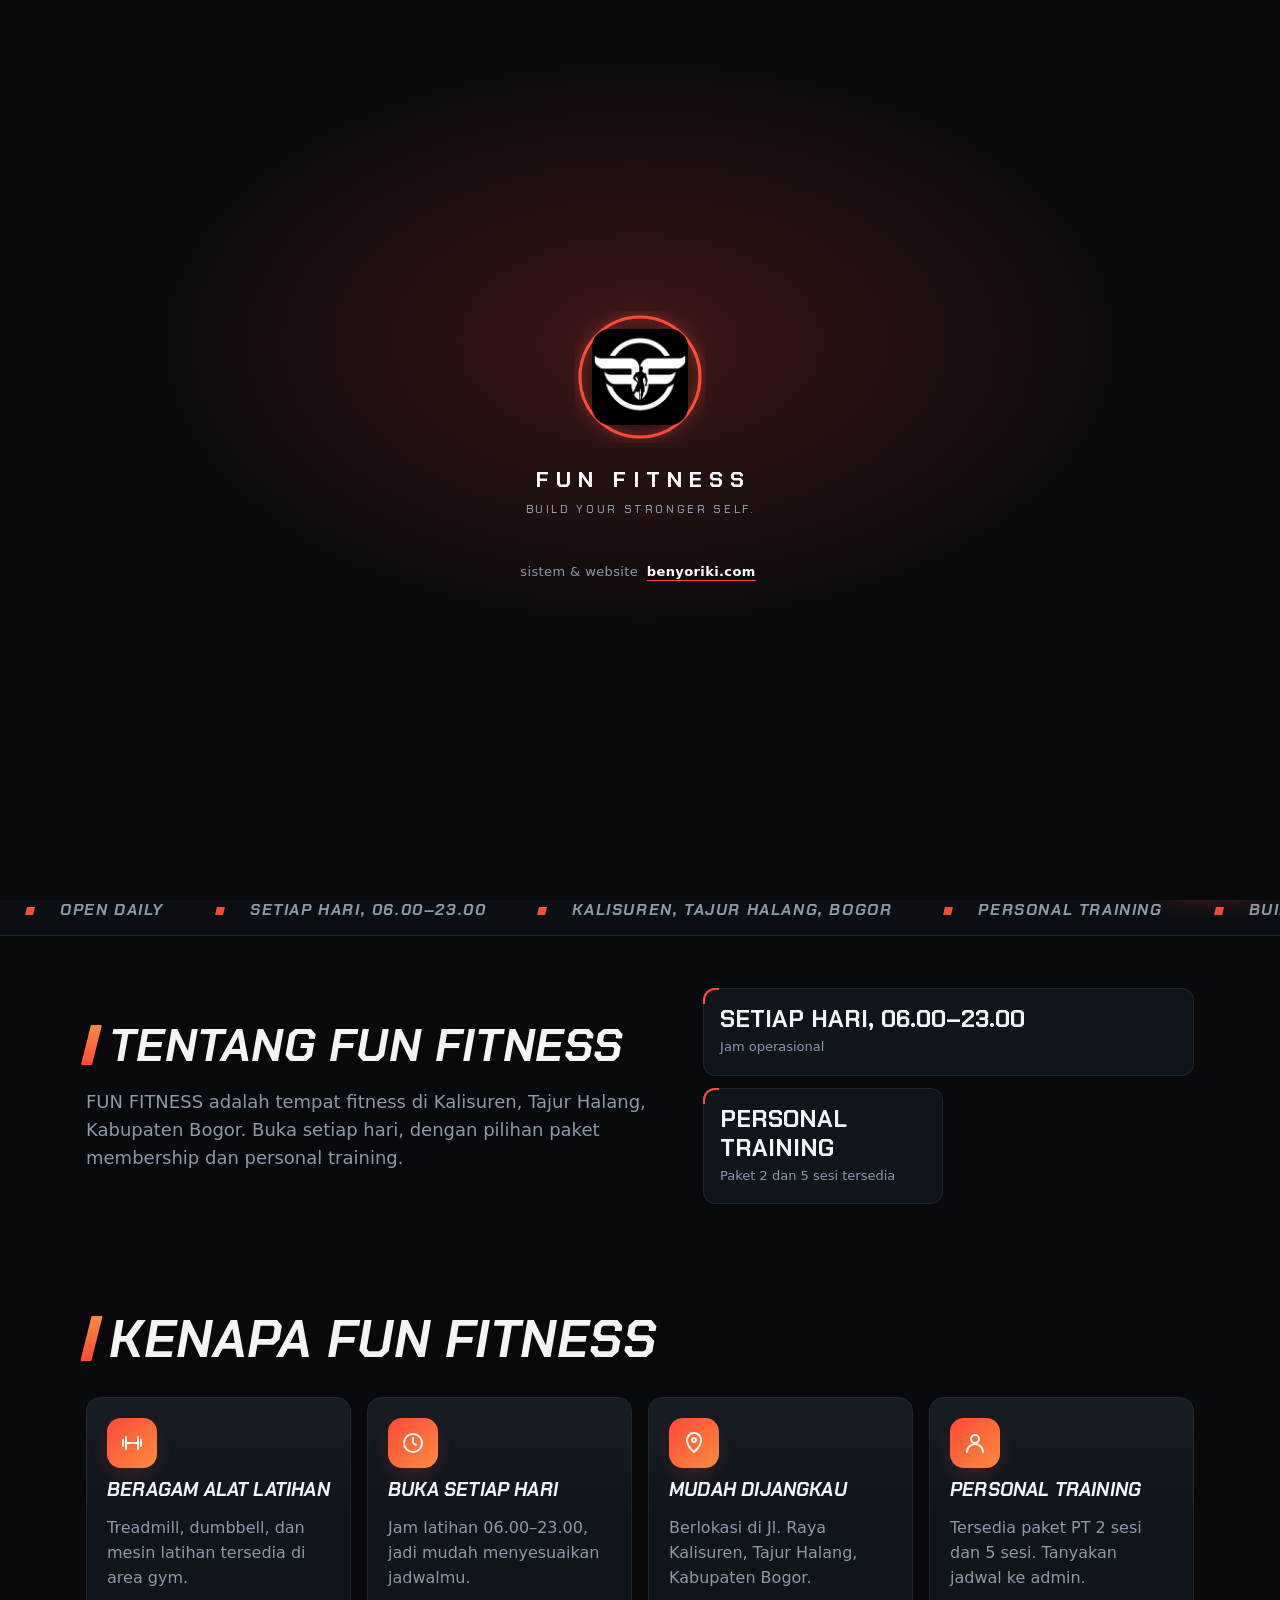
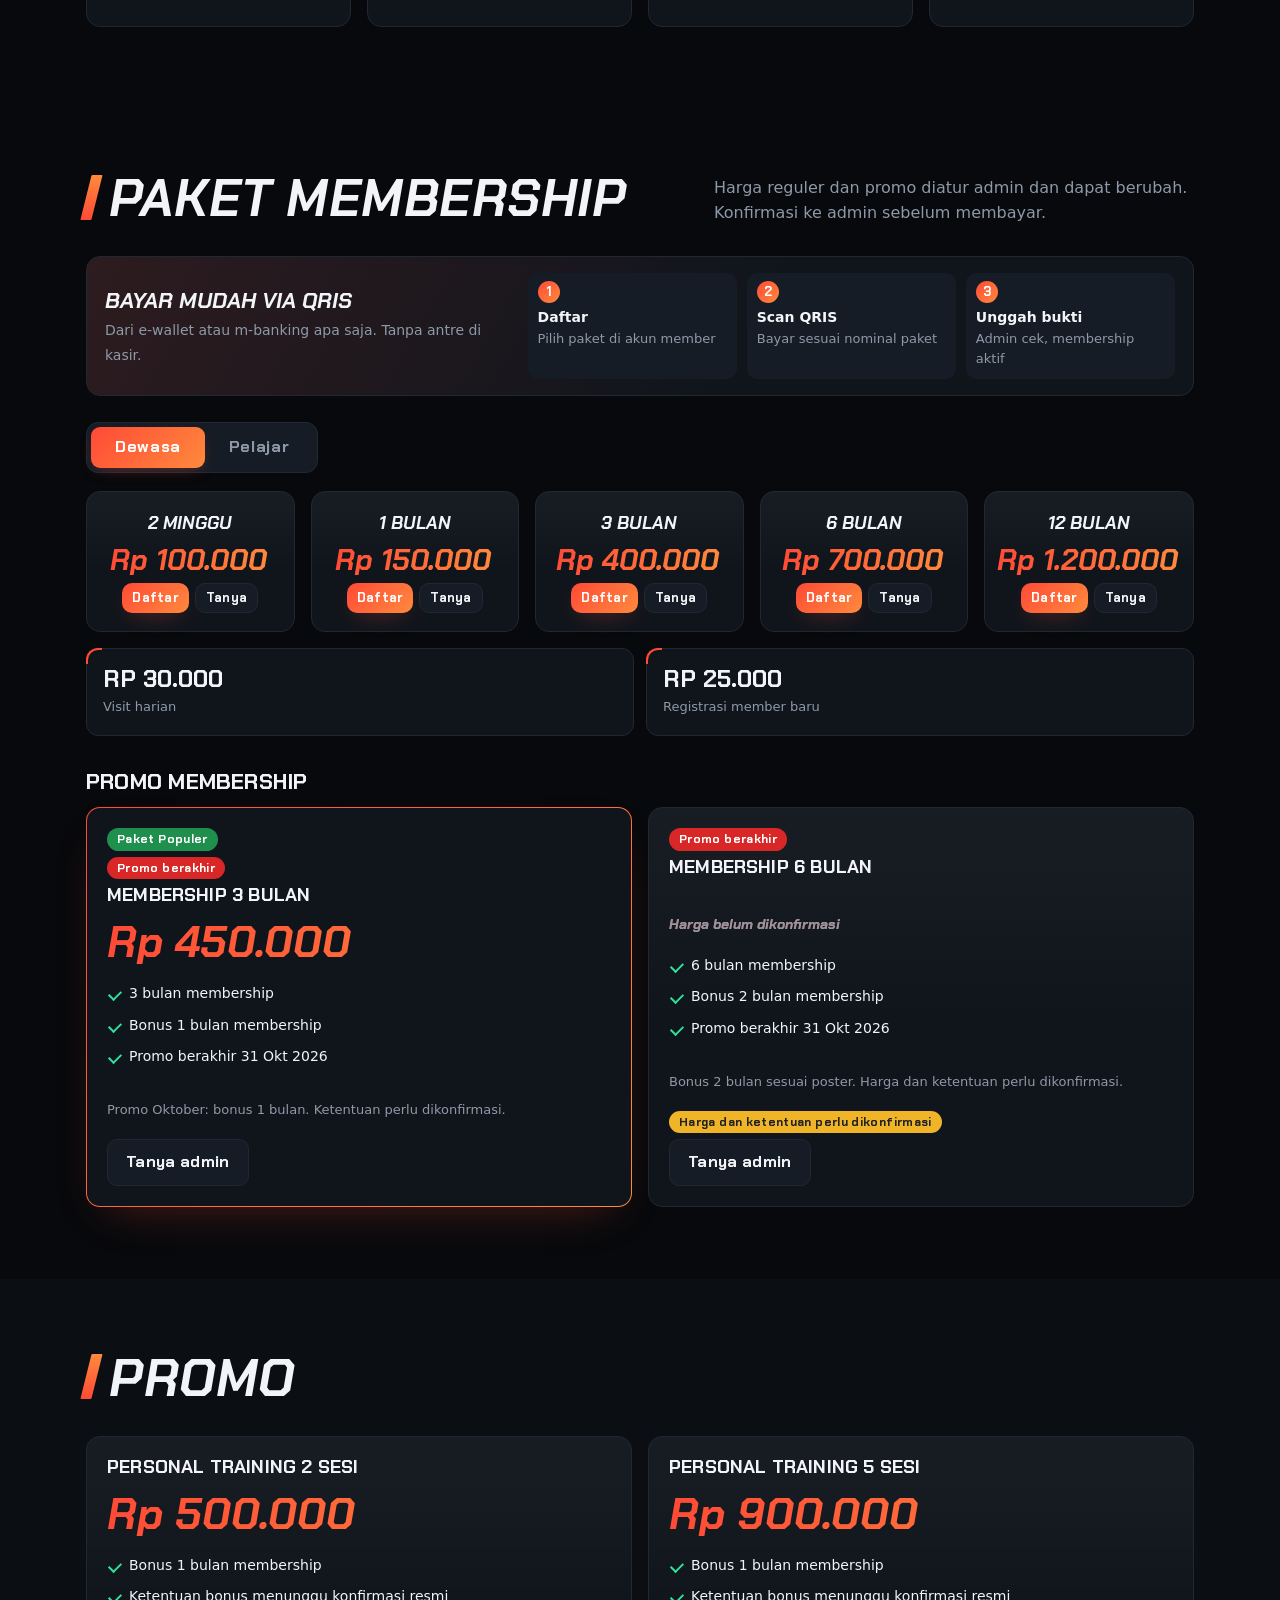
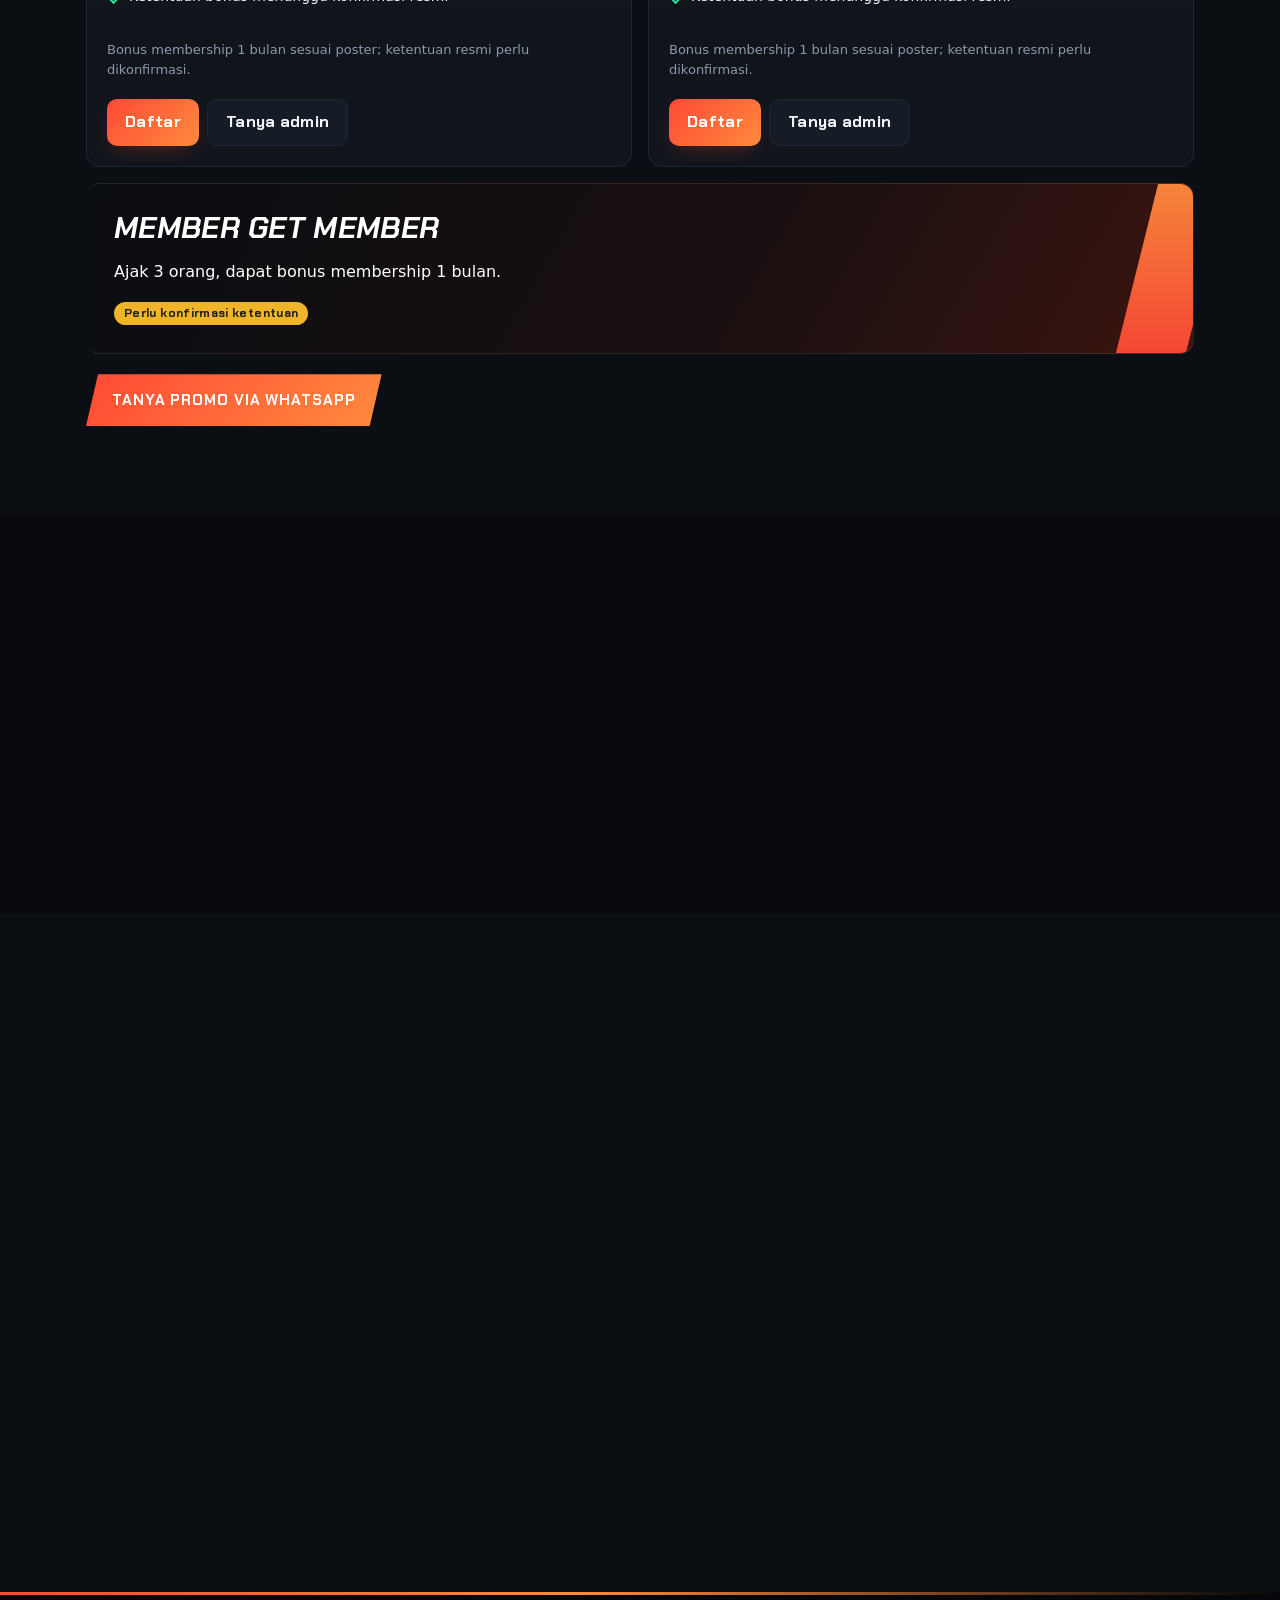
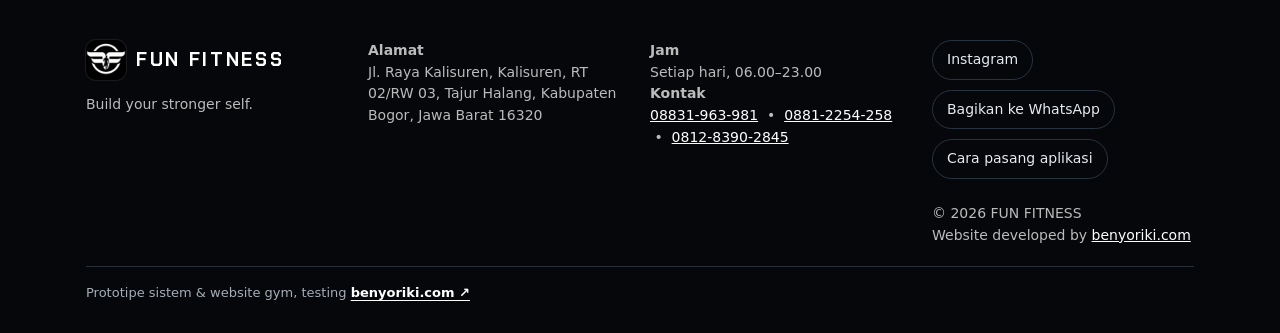
==== commit e592fc5b: "Add files via upload" ====
--- a/index.html
+++ b/index.html
@@ -15,7 +15,7 @@
 <div class="strip" aria-hidden="true"><div><span>Open Daily</span><span><b data-s="hours"></b></span><span>Kalisuren, Tajur Halang, Bogor</span><span>Personal Training</span><span>Build your stronger self</span><span>Open Daily</span><span><b data-s="hours"></b></span><span>Kalisuren, Tajur Halang, Bogor</span><span>Personal Training</span><span>Build your stronger self</span></div></div>
 <section id="tentang"><div class="wrap"><div class="ab"><div><h2 data-eb="01 / Tentang">Tentang FUN FITNESS</h2><p class="mut">FUN FITNESS adalah tempat fitness di Kalisuren, Tajur Halang, Kabupaten Bogor. Buka setiap hari, dengan pilihan paket membership dan personal training.</p></div><div class="tiles" id="tiles"></div></div></div></section>
 <section id="fasilitas"><div class="wrap"><div class="sh"><h2 data-eb="02 / Fasilitas">Kenapa FUN FITNESS</h2></div><div class="grid g4"><div class="card"><div class="ic"><svg viewBox="0 0 24 24" width="24" height="24" fill="none" stroke="currentColor" stroke-width="2" stroke-linecap="round" stroke-linejoin="round"><path d="M6 6v12M18 6v12M3 9v6M21 9v6M6 12h12"/></svg></div><h3>Beragam alat latihan</h3><p class="mut">Treadmill, dumbbell, dan mesin latihan tersedia di area gym.</p></div><div class="card"><div class="ic"><svg viewBox="0 0 24 24" width="24" height="24" fill="none" stroke="currentColor" stroke-width="2" stroke-linecap="round" stroke-linejoin="round"><path d="M12 7v5l3 2M21 12a9 9 0 1 1-18 0 9 9 0 0 1 18 0z"/></svg></div><h3>Buka setiap hari</h3><p class="mut">Jam latihan 06.00–23.00, jadi mudah menyesuaikan jadwalmu.</p></div><div class="card"><div class="ic"><svg viewBox="0 0 24 24" width="24" height="24" fill="none" stroke="currentColor" stroke-width="2" stroke-linecap="round" stroke-linejoin="round"><path d="M12 21s7-6 7-12a7 7 0 1 0-14 0c0 6 7 12 7 12zM12 11a2 2 0 1 0 0-4 2 2 0 0 0 0 4z"/></svg></div><h3>Mudah dijangkau</h3><p class="mut">Berlokasi di Jl. Raya Kalisuren, Tajur Halang, Kabupaten Bogor.</p></div><div class="card"><div class="ic"><svg viewBox="0 0 24 24" width="24" height="24" fill="none" stroke="currentColor" stroke-width="2" stroke-linecap="round" stroke-linejoin="round"><path d="M16 8a4 4 0 1 0-8 0 4 4 0 0 0 8 0zM4 21a8 8 0 0 1 16 0"/></svg></div><h3>Personal training</h3><p class="mut">Tersedia paket PT 2 sesi dan 5 sesi. Tanyakan jadwal ke admin.</p></div></div></div></section>
-<section id="paket"><div class="wrap"><div class="sh"><h2 data-eb="03 / Membership">Paket Membership</h2><p class="mut">Harga reguler dan promo diatur admin dan dapat berubah. Konfirmasi ke admin sebelum membayar.</p></div><div id="regwrap"><div class="seg" role="group" aria-label="Kategori harga"><button class="on" data-g="dewasa">Dewasa</button><button data-g="pelajar">Pelajar</button></div><div class="grid g5" id="reg"></div><div class="tiles fees" id="fees"></div></div><h3 class="subh">Promo membership</h3><div class="grid" id="pk"></div></div></section>
+<section id="paket"><div class="wrap"><div class="sh"><h2 data-eb="03 / Membership">Paket Membership</h2><p class="mut">Harga reguler dan promo diatur admin dan dapat berubah. Konfirmasi ke admin sebelum membayar.</p></div><div class="howpay" id="bayar"><div class="hw1"><b>Bayar mudah via QRIS</b><span>Dari e-wallet atau m-banking apa saja. Tanpa antre di kasir.</span></div><ol><li><b>Daftar</b><span>Pilih paket di akun member</span></li><li><b>Scan QRIS</b><span>Bayar sesuai nominal paket</span></li><li><b>Unggah bukti</b><span>Admin cek, membership aktif</span></li></ol></div><div id="regwrap"><div class="seg" role="group" aria-label="Kategori harga"><button class="on" data-g="dewasa">Dewasa</button><button data-g="pelajar">Pelajar</button></div><div class="grid g5" id="reg"></div><div class="tiles fees" id="fees"></div></div><h3 class="subh">Promo membership</h3><div class="grid" id="pk"></div></div></section>
 <section id="promo" class="alt"><div class="wrap"><div class="sh"><h2 data-eb="04 / Promo">Promo</h2></div><div class="grid" id="pt"></div><div class="poster" id="mgm"></div><p style="margin-top:20px"><a class="btn p big" id="ctaWa" href="#lokasi">Tanya Promo via WhatsApp</a></p></div></section>
 <section id="galeri"><div class="wrap"><div class="sh"><h2 data-eb="05 / Galeri">Galeri</h2></div><div class="gal" id="gal"></div></div></section>
 <section id="lokasi" class="alt"><div class="wrap"><div class="sh"><h2 data-eb="06 / Lokasi">Lokasi dan Kontak</h2></div><div class="loc"><div class="card"><h3 data-s="name"></h3><dl style="margin:0"><dt>Alamat</dt><dd data-s="address"></dd><dt>Jam operasional</dt><dd data-s="hours"></dd><dt>Kontak</dt><dd id="contact"></dd><dt>Media sosial</dt><dd id="social"></dd></dl><div class="acts"><a class="btn p" data-link="maps" target="_blank" rel="noopener">Buka Google Maps</a><a class="btn" data-link="ig" target="_blank" rel="noopener">Lihat Instagram</a><a class="btn" data-link="wa" target="_blank" rel="noopener">WhatsApp</a><a class="btn sharebtn" href="#">Bagikan</a></div></div>
--- a/ui.css
+++ b/ui.css
@@ -2,8 +2,8 @@
 @font-face{font-family:"Chakra Petch";font-weight:700;font-style:normal;font-display:swap;src:url(cp-700.woff2) format("woff2")}
 @font-face{font-family:"Chakra Petch";font-weight:700;font-style:italic;font-display:swap;src:url(cp-700i.woff2) format("woff2")}
 @font-face{font-family:"Chakra Petch";font-weight:500;font-style:normal;font-display:swap;src:url(cp-500.woff2) format("woff2")}
-:root{--hf:"Chakra Petch","Bahnschrift","Arial Narrow",system-ui,sans-serif;--bg:#EDF0F4;--bg2:#fff;--card:#fff;--card2:#F4F6F9;--pri:#F2402C;--pri2:#D32F1F;--hot:#FF8A3D;--ok:#12B76A;--tx:#0E1218;--tx2:#586273;--bd:#DCE1E8;--r:14px;--glow:rgba(242,64,44,.28);--navbg:rgba(255,255,255,.82);--ease:cubic-bezier(.2,.7,.2,1)}
-[data-theme=dark]{--bg:#07090C;--bg2:#0B0F14;--card:#10151C;--card2:#161C25;--pri:#FF4A36;--pri2:#E0301F;--ok:#2EE59D;--tx:#F2F4F7;--tx2:#8E99A8;--bd:#1F2833;--glow:rgba(255,74,54,.35);--navbg:rgba(7,9,12,.74)}
+:root{--atx:#D32F1F;--hf:"Chakra Petch","Bahnschrift","Arial Narrow",system-ui,sans-serif;--bg:#EDF0F4;--bg2:#fff;--card:#fff;--card2:#F4F6F9;--pri:#F2402C;--pri2:#D32F1F;--hot:#FF8A3D;--ok:#12B76A;--tx:#0E1218;--tx2:#586273;--bd:#DCE1E8;--r:14px;--glow:rgba(242,64,44,.28);--navbg:rgba(255,255,255,.82);--ease:cubic-bezier(.2,.7,.2,1)}
+[data-theme=dark]{--atx:#FF8573;--bg:#07090C;--bg2:#0B0F14;--card:#10151C;--card2:#161C25;--pri:#FF4A36;--pri2:#E0301F;--ok:#2EE59D;--tx:#F2F4F7;--tx2:#8E99A8;--bd:#1F2833;--glow:rgba(255,74,54,.35);--navbg:rgba(7,9,12,.74)}
 body{font-family:system-ui,-apple-system,"Segoe UI",Roboto,Arial,sans-serif;-webkit-font-smoothing:antialiased;text-rendering:optimizeLegibility}
 h1,h2,h3,h4,.brand span,.price,.btn,.tile b,.stat b,.lm b,.rn,.rv2 b{font-family:var(--hf)}
 ::selection{background:var(--pri);color:#fff}
@@ -124,3 +124,60 @@
 #galeri,#lokasi{content-visibility:auto;contain-intrinsic-size:auto 560px}
 @media(min-width:901px){.hero h1{font-size:clamp(60px,6.2vw,92px)}}
 @media(max-width:600px){.dh .pwa,.top .pwa{display:none}}
+/* ===== v11 ===== */
+@view-transition{navigation:auto}
+::view-transition-old(root),::view-transition-new(root){animation-duration:.22s}
+@media(prefers-reduced-motion:reduce){@view-transition{navigation:none}}
+/* kartu Gym Live: garis detak + scan + cahaya kursor */
+.ecg{display:block;width:100%;height:auto;margin:10px 0 0}.ecg path{fill:none;stroke-width:2;stroke-linecap:round;stroke-linejoin:round}
+.ecg .e0{stroke:rgba(255,255,255,.12)}.ecg .e1{stroke:var(--pri);stroke-dasharray:24 76;stroke-dashoffset:24;animation:ecg 2.4s linear infinite;filter:drop-shadow(0 0 4px var(--pri))}.ecg.off .e1{display:none}
+@keyframes ecg{to{stroke-dashoffset:-76}}
+.scan{position:absolute;top:0;left:0;right:0;bottom:0;border-radius:16px;overflow:hidden;pointer-events:none}.scan:before{content:"";position:absolute;left:0;right:0;top:0;height:45%;background:linear-gradient(transparent,rgba(255,74,54,.1),transparent);transform:translateY(-110%);animation:scn 5.5s linear infinite}
+@keyframes scn{to{transform:translateY(260%)}}
+.hglow{position:absolute;left:0;top:0;width:560px;height:560px;margin:-280px 0 0 -280px;border-radius:50%;background:radial-gradient(circle,rgba(255,74,54,.2),transparent 65%);opacity:0;transition:opacity .4s;pointer-events:none;z-index:-1;will-change:transform}
+@media(prefers-reduced-motion:reduce){.ecg .e1,.scan:before{animation:none}}
+/* menu HP: ringkas, tanpa tertutup FAB / bar bawah */
+@media(max-width:1099px){body.menu .fab,body.menu .mbar,body.menu #lv{display:none}
+.nav nav{flex-direction:row;flex-wrap:wrap;gap:0 10px;align-content:flex-start}
+.nav nav a:not(.btn){flex:0 0 100%;font-size:20px;padding:13px 2px}
+.nav nav .btn{flex:1 1 calc(50% - 5px);min-height:48px;margin-top:10px}.nav nav .pwa,.nav nav #theme{flex-basis:100%}}
+/* footer */
+footer .wrap>div:last-child>br{display:none}
+footer .wrap>div:last-child a:not([href^="https://benyoriki"]){display:inline-block;border:1px solid #2a3340;border-radius:99px;padding:8px 14px;margin:0 8px 10px 0;text-decoration:none;font-size:14px;color:#E6EAF0}
+footer .wrap>div:last-child a:not([href^="https://benyoriki"]):hover{border-color:var(--pri)}
+@media(max-width:700px){footer{padding-bottom:calc(120px + env(safe-area-inset-bottom,0px))}footer .wrap{grid-template-columns:1fr;gap:20px}footer .proto{padding-right:84px}}
+/* form login / daftar */
+.auth .field{margin:0 0 12px}.auth .field label{display:block;margin:0 0 6px;font-size:13px;font-weight:600;letter-spacing:.02em;color:var(--tx2)}.auth .field input:not([type=checkbox]),.auth .field select{min-height:46px}
+input[type=checkbox]{accent-color:var(--pri)}#agree{width:20px!important;height:20px;margin:0 8px 0 0;vertical-align:-5px}.auth .field label:has(#agree){font-size:14px;color:var(--tx);font-weight:500}
+.auth h2{font-style:italic}
+@media(max-width:600px){.auth{padding:12px;align-items:flex-start}.auth .card{padding:20px 18px}.auth .field{margin-bottom:10px}}
+/* admin HP: kartu statistik lebih ringkas */
+@media(max-width:767px){.stat{padding:12px 14px;min-height:0}.stat b{font-size:24px}}
+.nav nav #theme:after{content:"Ganti tema";margin-left:8px;font-size:14px}
+
+/* ===== v12: tombol kembali, lupa akun ===== */
+.back{display:inline-flex;align-items:center;gap:8px;min-height:42px;padding:8px 18px 8px 12px;margin:0 0 14px;border:1.5px solid var(--pri);border-radius:99px;background:rgba(255,74,54,.14);color:var(--atx);font-weight:700;font-size:14px;text-decoration:none;transition:background .2s,color .2s,transform .2s}
+.back:hover,.back:focus-visible{background:linear-gradient(135deg,var(--pri),var(--hot));border-color:transparent;color:#fff;transform:translateX(-2px)}.back:active{transform:scale(.97)}
+.lrow{display:flex;justify-content:space-between;gap:12px;flex-wrap:wrap;margin:-2px 0 14px;font-size:14px}.lrow a{color:var(--atx);font-weight:600;text-underline-offset:3px}
+.seg.full{display:flex;width:100%}.seg.full button{flex:1;padding:9px 6px;font-size:13px;white-space:nowrap}
+.okm{margin:0 0 12px;padding:10px 12px;border-radius:10px;background:rgba(46,229,157,.12);border:1px solid var(--ok);font-size:14px}
+.found{margin-top:14px;padding:14px;border-radius:12px;background:rgba(46,229,157,.1);border:1px solid var(--ok)}.found p{margin:8px 0 12px}.found .btn{margin:0 6px 6px 0}
+.helpbox{display:flex;flex-direction:column;gap:8px;align-items:flex-start;margin:18px 0 6px;padding:14px;border:1px dashed var(--bd);border-radius:12px;background:var(--card2)}.helpbox span{font-size:13px;color:var(--tx2)}
+form[hidden],div[hidden]{display:none!important}
+
+/* ===== v13: pembayaran QRIS ===== */
+.pay{max-width:480px;width:100%;max-height:92vh;overflow:auto;-webkit-overflow-scrolling:touch}
+.payhd{display:flex;flex-direction:column;gap:2px;padding:12px 14px;margin:0 0 12px;border-radius:12px;background:var(--card);border:1px solid var(--bd);border-left:4px solid var(--pri)}
+.payhd span{color:var(--tx2);font-size:14px}.payhd b{font-family:var(--hf);font-size:30px;line-height:1.1;font-style:italic}.payhd small{color:var(--tx2);font-size:12px}
+.qrf{margin:0 0 10px;text-align:center}.qrf img{display:block;width:100%;max-width:300px;height:auto;margin:0 auto 8px;border-radius:18px;background:#fff;box-shadow:0 12px 30px -14px rgba(0,0,0,.6)}.qrf figcaption{font-size:13px;color:var(--tx2);line-height:1.4}.qrf small{font-size:12px}
+.prow{display:flex;gap:8px;justify-content:center;flex-wrap:wrap;margin:0 0 12px}
+.pstep{font-size:14px;margin:0 0 12px}.pstep li{margin:6px 0}
+.pprev img{display:block;max-width:100%;max-height:200px;margin-top:8px;border-radius:10px;border:1px solid var(--bd)}.pprev.big img{max-height:60vh;margin:0 auto}
+.pmb{flex-wrap:wrap}.pmb .btn{flex:1 1 auto}
+.howpay{display:grid;grid-template-columns:1fr 1.6fr;gap:18px;align-items:center;margin:0 0 26px;padding:16px 18px;border:1px solid var(--bd);border-radius:var(--r);background:linear-gradient(120deg,rgba(255,74,54,.12),transparent 60%),var(--card)}
+.hw1 b{display:block;font-family:var(--hf);font-style:italic;font-size:22px;text-transform:uppercase}.hw1 span{color:var(--tx2);font-size:14px}
+.howpay ol{display:grid;grid-template-columns:repeat(3,1fr);gap:10px;margin:0;padding:0;list-style:none;counter-reset:s}
+.howpay li{counter-increment:s;position:relative;padding:34px 10px 10px;border-radius:10px;background:var(--card2);font-size:13px;color:var(--tx2)}.howpay li:before{content:counter(s);position:absolute;top:8px;left:10px;width:22px;height:22px;border-radius:50%;background:linear-gradient(135deg,var(--pri),var(--hot));color:#fff;font:700 13px/22px var(--hf);text-align:center}.howpay li b{display:block;color:var(--tx);font-size:14px}
+@media(max-width:700px){.howpay{grid-template-columns:1fr}.howpay ol{grid-template-columns:1fr}.howpay li{padding:10px 10px 10px 42px}.howpay li:before{top:50%;margin-top:-11px}}
+.qprev{display:block;width:150px;border-radius:12px;margin:6px 0;background:#fff}.subh2{font-family:var(--hf);text-transform:uppercase;margin:18px 0 8px}
+.pay .pmb{position:sticky;bottom:-1px;margin:12px -4px -4px;padding:10px 4px 6px;background:linear-gradient(transparent,var(--card2) 22%)}
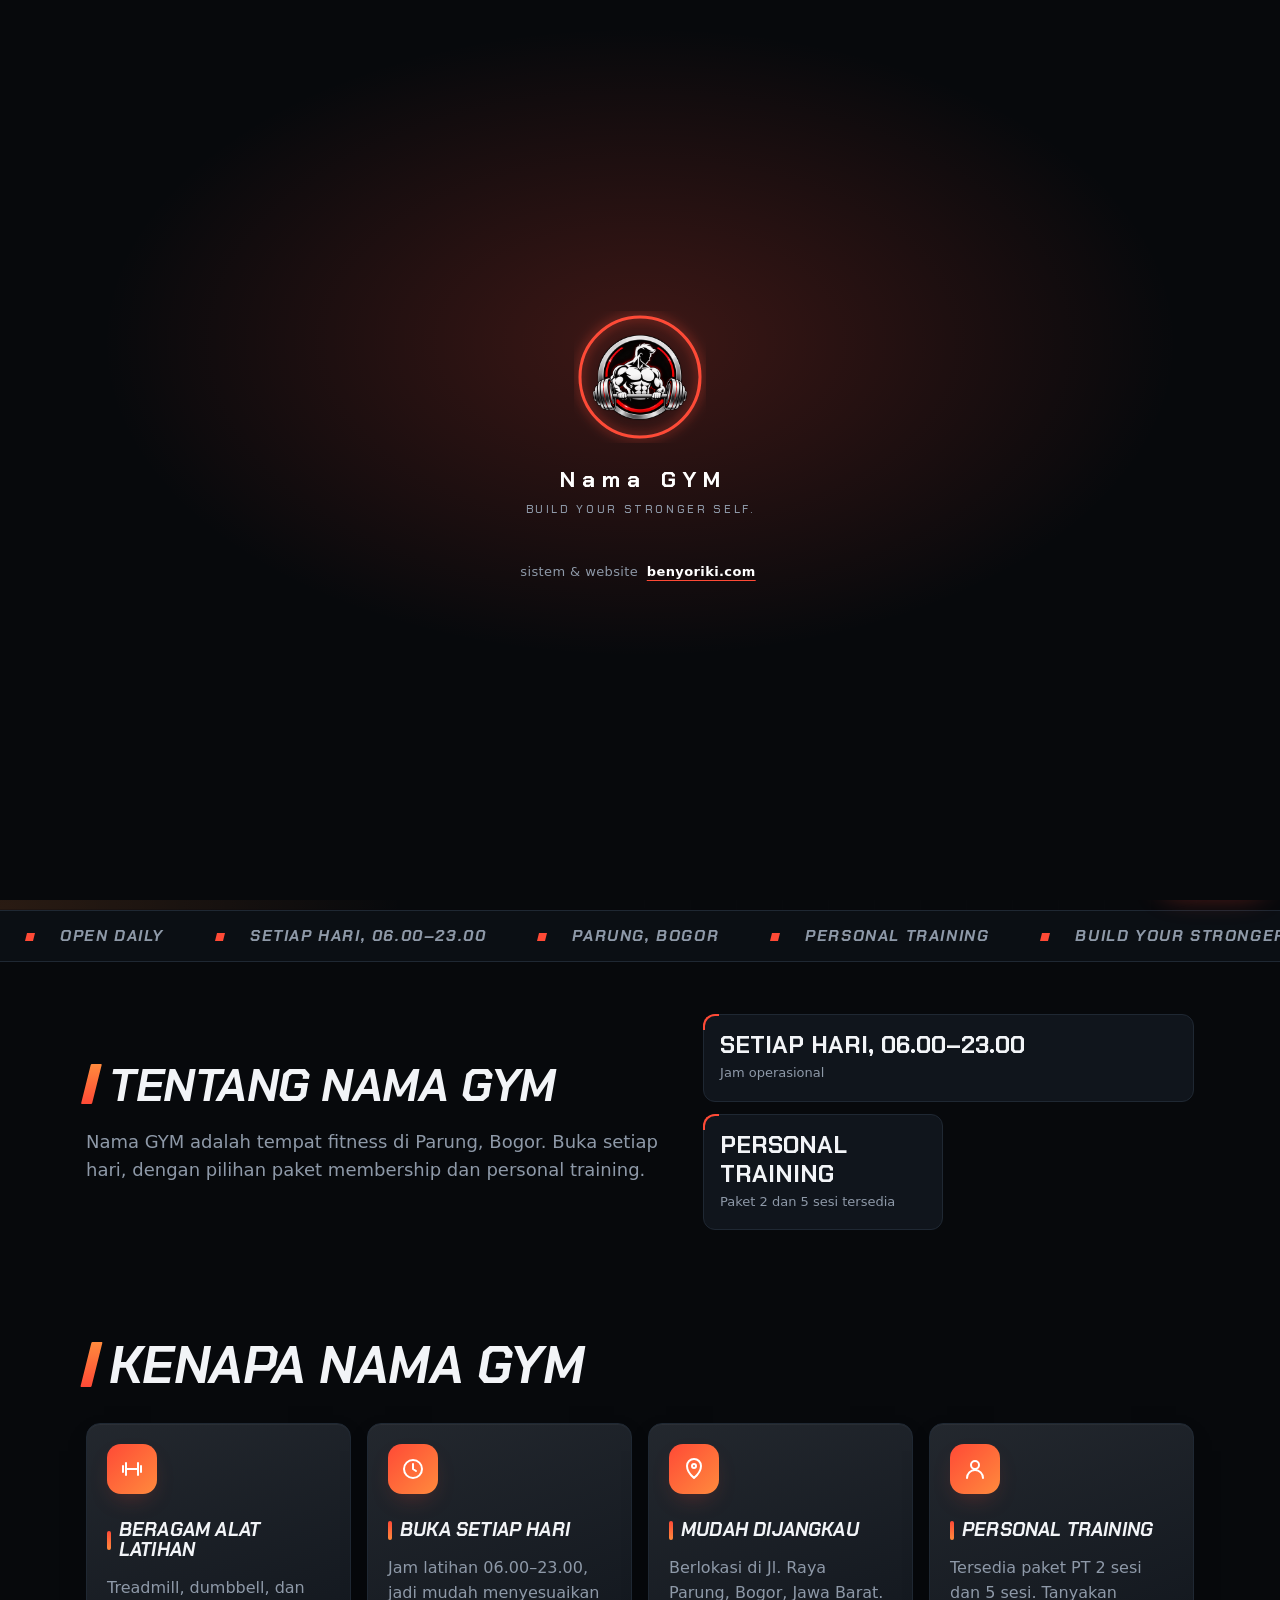
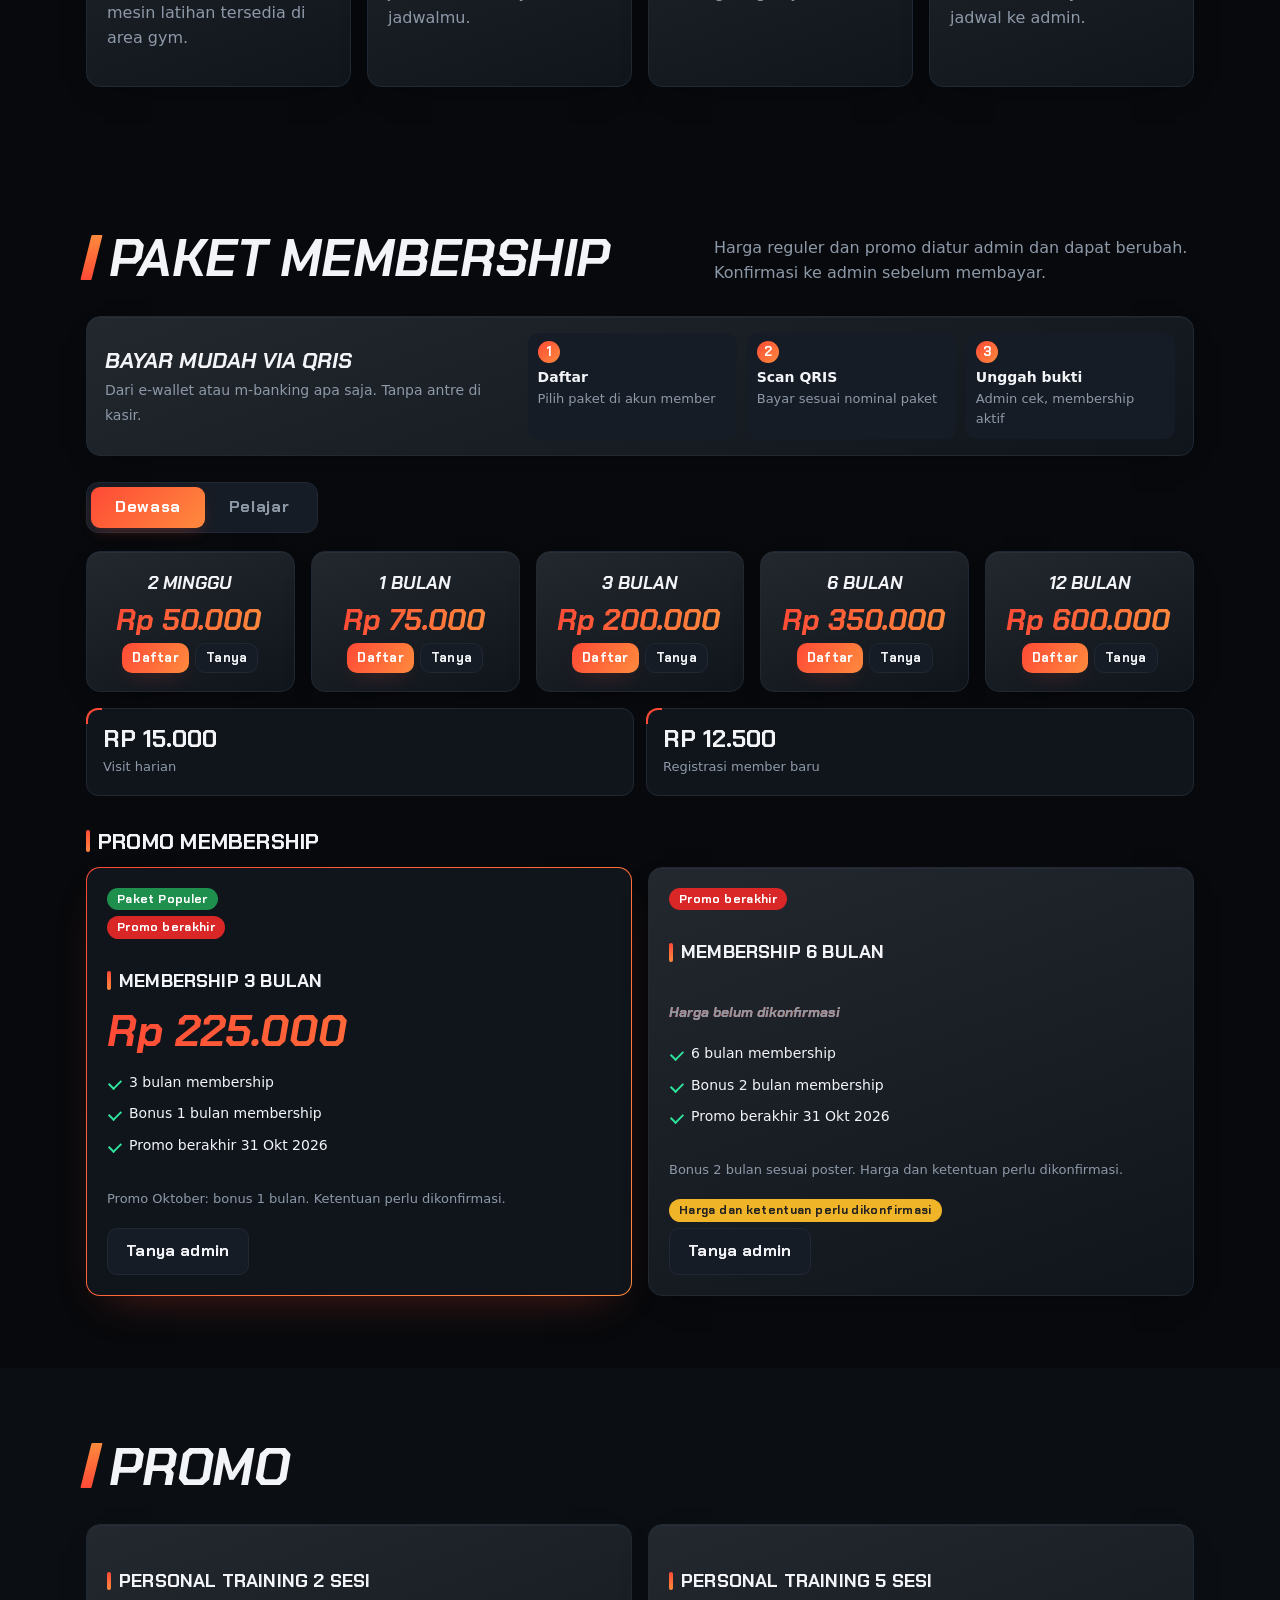
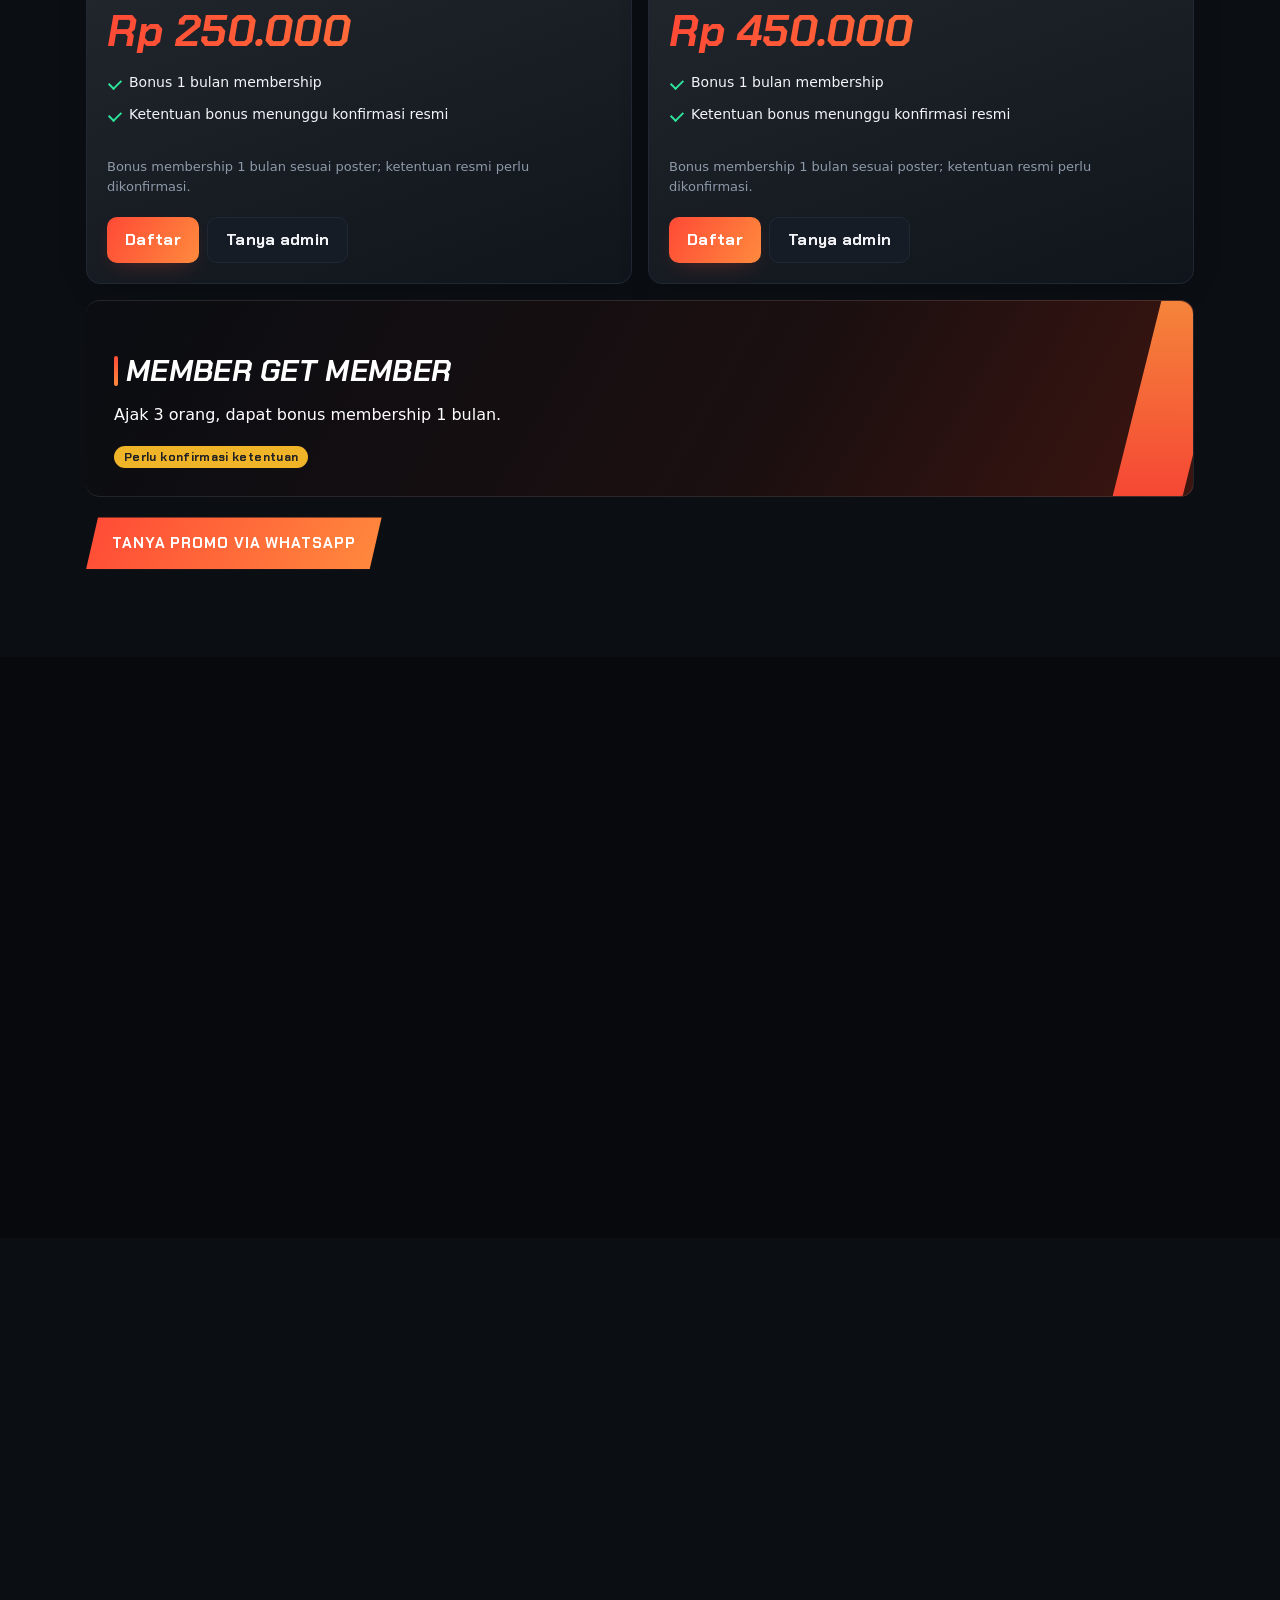
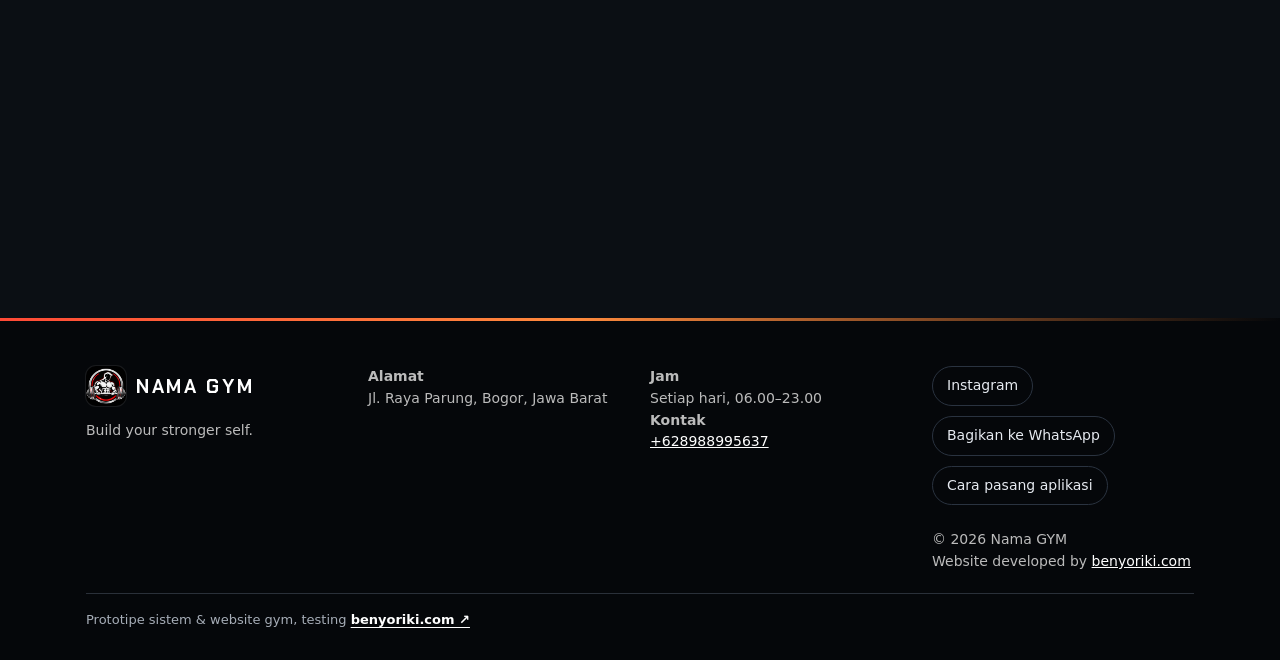
==== commit 1ebf07bc: "Add files via upload" ====
--- a/index.html
+++ b/index.html
@@ -1,27 +1,27 @@
-<!DOCTYPE html><html lang="id"><head><meta charset="utf-8"><meta name="viewport" content="width=device-width,initial-scale=1"><script src="loader.js"></script><title>FUN FITNESS — Gym &amp; Personal Training di Tajur Halang, Bogor</title><meta name="description" content="Buka setiap hari 06.00–23.00 di Kalisuren, Tajur Halang. Alat latihan beragam, membership dewasa &amp; pelajar, plus personal training. Cek harga &amp; daftar sekarang!"><link rel="canonical" href="https://benyoriki.github.io/Gym/"><meta property="og:type" content="website"><meta property="og:site_name" content="FUN FITNESS"><meta property="og:locale" content="id_ID"><meta property="og:url" content="https://benyoriki.github.io/Gym/"><meta property="og:title" content="FUN FITNESS — Gym &amp; Personal Training Bogor"><meta property="og:description" content="Buka setiap hari 06.00–23.00 di Kalisuren, Tajur Halang. Alat latihan beragam, membership dewasa &amp; pelajar, plus personal training. Cek harga &amp; daftar sekarang!"><meta property="og:image" content="https://benyoriki.github.io/Gym/og.jpg"><meta property="og:image:secure_url" content="https://benyoriki.github.io/Gym/og.jpg"><meta property="og:image:type" content="image/jpeg"><meta property="og:image:width" content="1200"><meta property="og:image:height" content="630"><meta property="og:image:alt" content="FUN FITNESS — Build Your Stronger Self. Gym di Kalisuren, Tajur Halang, Bogor."><meta name="twitter:card" content="summary_large_image"><meta name="twitter:title" content="FUN FITNESS — Gym &amp; Personal Training Bogor"><meta name="twitter:description" content="Buka setiap hari 06.00–23.00 di Kalisuren, Tajur Halang. Alat latihan beragam, membership dewasa &amp; pelajar, plus personal training. Cek harga &amp; daftar sekarang!"><meta name="twitter:image" content="https://benyoriki.github.io/Gym/og.jpg">
+<!DOCTYPE html><html lang="id"><head><meta charset="utf-8"><meta name="viewport" content="width=device-width,initial-scale=1"><script src="loader.js"></script><title>Nama GYM — Gym &amp; Personal Training di Parung, Bogor</title><meta name="description" content="Buka setiap hari 06.00–23.00 di Parung, Bogor. Alat latihan beragam, membership dewasa &amp; pelajar, plus personal training. Cek harga &amp; daftar sekarang!"><link rel="canonical" href="https://benyoriki.github.io/Gym/"><meta property="og:type" content="website"><meta property="og:site_name" content="Nama GYM"><meta property="og:locale" content="id_ID"><meta property="og:url" content="https://benyoriki.github.io/Gym/"><meta property="og:title" content="Nama GYM — Gym &amp; Personal Training Bogor"><meta property="og:description" content="Buka setiap hari 06.00–23.00 di Parung, Bogor. Alat latihan beragam, membership dewasa &amp; pelajar, plus personal training. Cek harga &amp; daftar sekarang!"><meta property="og:image" content="https://benyoriki.github.io/Gym/og.jpg"><meta property="og:image:secure_url" content="https://benyoriki.github.io/Gym/og.jpg"><meta property="og:image:type" content="image/jpeg"><meta property="og:image:width" content="1200"><meta property="og:image:height" content="630"><meta property="og:image:alt" content="Nama GYM — Build Your Stronger Self. Gym di Parung, Bogor."><meta name="twitter:card" content="summary_large_image"><meta name="twitter:title" content="Nama GYM — Gym &amp; Personal Training Bogor"><meta name="twitter:description" content="Buka setiap hari 06.00–23.00 di Parung, Bogor. Alat latihan beragam, membership dewasa &amp; pelajar, plus personal training. Cek harga &amp; daftar sekarang!"><meta name="twitter:image" content="https://benyoriki.github.io/Gym/og.jpg">
 
 
 
-<link rel="icon" href="favicon.png"><link rel="manifest" href="manifest.webmanifest"><meta name="theme-color" content="#090B0E"><meta name="application-name" content="FUN FITNESS"><meta name="apple-mobile-web-app-title" content="FUN FITNESS"><meta name="apple-mobile-web-app-capable" content="yes"><meta name="mobile-web-app-capable" content="yes"><link rel="apple-touch-icon" href="icon-180.png"><link rel="preload" href="cp-700i.woff2" as="font" type="font/woff2" crossorigin><link rel="preload" href="cp-700.woff2" as="font" type="font/woff2" crossorigin><link rel="stylesheet" href="style.css"><link rel="stylesheet" href="ui.css"></head><body class="hasbar">
-<header class="nav"><div class="wrap"><a class="brand" href="index.html"><img class="logo" src="logo.png" alt="Logo FUN FITNESS"><span>FUN FITNESS</span></a>
+<link rel="icon" href="favicon.png"><link rel="manifest" href="manifest.webmanifest"><meta name="theme-color" content="#090B0E"><meta name="application-name" content="Nama GYM"><meta name="apple-mobile-web-app-title" content="Nama GYM"><meta name="apple-mobile-web-app-capable" content="yes"><meta name="mobile-web-app-capable" content="yes"><link rel="apple-touch-icon" href="icon-180.png"><link rel="preload" href="cp-700i.woff2" as="font" type="font/woff2" crossorigin><link rel="preload" href="cp-700.woff2" as="font" type="font/woff2" crossorigin><link rel="stylesheet" href="style.css"><link rel="stylesheet" href="ui.css"><link rel="stylesheet" href="ui2.css"><link rel="stylesheet" href="chat.css"></head><body class="hasbar">
+<header class="nav"><div class="wrap"><a class="brand" href="index.html"><img class="logo" src="logo.png" alt="Logo Nama GYM"><span>Nama GYM</span></a>
 <button class="btn s" id="menu" aria-label="Buka menu">☰</button>
 <nav><a href="#beranda">Beranda</a><a href="#fasilitas">Fasilitas</a><a href="#paket">Membership</a><a href="#promo">Promo</a><a href="#galeri">Galeri</a><a href="#lokasi">Lokasi</a><button class="btn s pwa">Pasang Aplikasi</button><a class="btn s" href="login.html">Login</a><a class="btn s p" href="register.html">Daftar Member</a><button class="btn s" id="theme" aria-label="Ganti tema terang/gelap">Tema</button></nav></div></header>
 <main>
-<div class="hero" id="beranda"><div class="wrap"><div class="hl"><span class="tag">Open Daily</span><span class="tag">06.00–23.00</span><span class="tag">Kalisuren, Tajur Halang, Bogor</span>
+<div class="hero" id="beranda"><div class="wrap"><div class="hl"><span class="tag">Open Daily</span><span class="tag">06.00–23.00</span><span class="tag">Parung, Bogor</span>
 <h1><span class="l1">Build your</span><span class="l2">stronger</span><span class="l3">self.</span></h1>
-<p>Temukan tempat latihan yang nyaman, pilihan membership yang sesuai kebutuhan, dan mulai perjalanan fitness kamu bersama FUN FITNESS.</p>
+<p>Temukan tempat latihan yang nyaman, pilihan membership yang sesuai kebutuhan, dan mulai perjalanan fitness kamu bersama Nama GYM.</p>
 <div class="row"><a class="btn p big" href="register.html">Daftar Member Sekarang</a><a class="btn big" href="#paket">Lihat Paket Membership</a><a class="lnk" href="#lokasi">Lihat Lokasi</a><a class="lnk" id="heroWa" target="_blank" rel="noopener">Tanya Admin</a></div></div>
 <div class="hr"><div class="tele" id="tele" aria-live="polite"></div><aside class="hp" id="heroPromo" aria-label="Promo aktif"></aside></div></div></div>
-<div class="strip" aria-hidden="true"><div><span>Open Daily</span><span><b data-s="hours"></b></span><span>Kalisuren, Tajur Halang, Bogor</span><span>Personal Training</span><span>Build your stronger self</span><span>Open Daily</span><span><b data-s="hours"></b></span><span>Kalisuren, Tajur Halang, Bogor</span><span>Personal Training</span><span>Build your stronger self</span></div></div>
-<section id="tentang"><div class="wrap"><div class="ab"><div><h2 data-eb="01 / Tentang">Tentang FUN FITNESS</h2><p class="mut">FUN FITNESS adalah tempat fitness di Kalisuren, Tajur Halang, Kabupaten Bogor. Buka setiap hari, dengan pilihan paket membership dan personal training.</p></div><div class="tiles" id="tiles"></div></div></div></section>
-<section id="fasilitas"><div class="wrap"><div class="sh"><h2 data-eb="02 / Fasilitas">Kenapa FUN FITNESS</h2></div><div class="grid g4"><div class="card"><div class="ic"><svg viewBox="0 0 24 24" width="24" height="24" fill="none" stroke="currentColor" stroke-width="2" stroke-linecap="round" stroke-linejoin="round"><path d="M6 6v12M18 6v12M3 9v6M21 9v6M6 12h12"/></svg></div><h3>Beragam alat latihan</h3><p class="mut">Treadmill, dumbbell, dan mesin latihan tersedia di area gym.</p></div><div class="card"><div class="ic"><svg viewBox="0 0 24 24" width="24" height="24" fill="none" stroke="currentColor" stroke-width="2" stroke-linecap="round" stroke-linejoin="round"><path d="M12 7v5l3 2M21 12a9 9 0 1 1-18 0 9 9 0 0 1 18 0z"/></svg></div><h3>Buka setiap hari</h3><p class="mut">Jam latihan 06.00–23.00, jadi mudah menyesuaikan jadwalmu.</p></div><div class="card"><div class="ic"><svg viewBox="0 0 24 24" width="24" height="24" fill="none" stroke="currentColor" stroke-width="2" stroke-linecap="round" stroke-linejoin="round"><path d="M12 21s7-6 7-12a7 7 0 1 0-14 0c0 6 7 12 7 12zM12 11a2 2 0 1 0 0-4 2 2 0 0 0 0 4z"/></svg></div><h3>Mudah dijangkau</h3><p class="mut">Berlokasi di Jl. Raya Kalisuren, Tajur Halang, Kabupaten Bogor.</p></div><div class="card"><div class="ic"><svg viewBox="0 0 24 24" width="24" height="24" fill="none" stroke="currentColor" stroke-width="2" stroke-linecap="round" stroke-linejoin="round"><path d="M16 8a4 4 0 1 0-8 0 4 4 0 0 0 8 0zM4 21a8 8 0 0 1 16 0"/></svg></div><h3>Personal training</h3><p class="mut">Tersedia paket PT 2 sesi dan 5 sesi. Tanyakan jadwal ke admin.</p></div></div></div></section>
+<div class="strip" aria-hidden="true"><div><span>Open Daily</span><span><b data-s="hours"></b></span><span>Parung, Bogor</span><span>Personal Training</span><span>Build your stronger self</span><span>Open Daily</span><span><b data-s="hours"></b></span><span>Parung, Bogor</span><span>Personal Training</span><span>Build your stronger self</span></div></div>
+<section id="tentang"><div class="wrap"><div class="ab"><div><h2 data-eb="01 / Tentang">Tentang Nama GYM</h2><p class="mut">Nama GYM adalah tempat fitness di Parung, Bogor. Buka setiap hari, dengan pilihan paket membership dan personal training.</p></div><div class="tiles" id="tiles"></div></div></div></section>
+<section id="fasilitas"><div class="wrap"><div class="sh"><h2 data-eb="02 / Fasilitas">Kenapa Nama GYM</h2></div><div class="grid g4"><div class="card"><div class="ic"><svg viewBox="0 0 24 24" width="24" height="24" fill="none" stroke="currentColor" stroke-width="2" stroke-linecap="round" stroke-linejoin="round"><path d="M6 6v12M18 6v12M3 9v6M21 9v6M6 12h12"/></svg></div><h3>Beragam alat latihan</h3><p class="mut">Treadmill, dumbbell, dan mesin latihan tersedia di area gym.</p></div><div class="card"><div class="ic"><svg viewBox="0 0 24 24" width="24" height="24" fill="none" stroke="currentColor" stroke-width="2" stroke-linecap="round" stroke-linejoin="round"><path d="M12 7v5l3 2M21 12a9 9 0 1 1-18 0 9 9 0 0 1 18 0z"/></svg></div><h3>Buka setiap hari</h3><p class="mut">Jam latihan 06.00–23.00, jadi mudah menyesuaikan jadwalmu.</p></div><div class="card"><div class="ic"><svg viewBox="0 0 24 24" width="24" height="24" fill="none" stroke="currentColor" stroke-width="2" stroke-linecap="round" stroke-linejoin="round"><path d="M12 21s7-6 7-12a7 7 0 1 0-14 0c0 6 7 12 7 12zM12 11a2 2 0 1 0 0-4 2 2 0 0 0 0 4z"/></svg></div><h3>Mudah dijangkau</h3><p class="mut">Berlokasi di Jl. Raya Parung, Bogor, Jawa Barat.</p></div><div class="card"><div class="ic"><svg viewBox="0 0 24 24" width="24" height="24" fill="none" stroke="currentColor" stroke-width="2" stroke-linecap="round" stroke-linejoin="round"><path d="M16 8a4 4 0 1 0-8 0 4 4 0 0 0 8 0zM4 21a8 8 0 0 1 16 0"/></svg></div><h3>Personal training</h3><p class="mut">Tersedia paket PT 2 sesi dan 5 sesi. Tanyakan jadwal ke admin.</p></div></div></div></section>
 <section id="paket"><div class="wrap"><div class="sh"><h2 data-eb="03 / Membership">Paket Membership</h2><p class="mut">Harga reguler dan promo diatur admin dan dapat berubah. Konfirmasi ke admin sebelum membayar.</p></div><div class="howpay" id="bayar"><div class="hw1"><b>Bayar mudah via QRIS</b><span>Dari e-wallet atau m-banking apa saja. Tanpa antre di kasir.</span></div><ol><li><b>Daftar</b><span>Pilih paket di akun member</span></li><li><b>Scan QRIS</b><span>Bayar sesuai nominal paket</span></li><li><b>Unggah bukti</b><span>Admin cek, membership aktif</span></li></ol></div><div id="regwrap"><div class="seg" role="group" aria-label="Kategori harga"><button class="on" data-g="dewasa">Dewasa</button><button data-g="pelajar">Pelajar</button></div><div class="grid g5" id="reg"></div><div class="tiles fees" id="fees"></div></div><h3 class="subh">Promo membership</h3><div class="grid" id="pk"></div></div></section>
 <section id="promo" class="alt"><div class="wrap"><div class="sh"><h2 data-eb="04 / Promo">Promo</h2></div><div class="grid" id="pt"></div><div class="poster" id="mgm"></div><p style="margin-top:20px"><a class="btn p big" id="ctaWa" href="#lokasi">Tanya Promo via WhatsApp</a></p></div></section>
 <section id="galeri"><div class="wrap"><div class="sh"><h2 data-eb="05 / Galeri">Galeri</h2></div><div class="gal" id="gal"></div></div></section>
 <section id="lokasi" class="alt"><div class="wrap"><div class="sh"><h2 data-eb="06 / Lokasi">Lokasi dan Kontak</h2></div><div class="loc"><div class="card"><h3 data-s="name"></h3><dl style="margin:0"><dt>Alamat</dt><dd data-s="address"></dd><dt>Jam operasional</dt><dd data-s="hours"></dd><dt>Kontak</dt><dd id="contact"></dd><dt>Media sosial</dt><dd id="social"></dd></dl><div class="acts"><a class="btn p" data-link="maps" target="_blank" rel="noopener">Buka Google Maps</a><a class="btn" data-link="ig" target="_blank" rel="noopener">Lihat Instagram</a><a class="btn" data-link="wa" target="_blank" rel="noopener">WhatsApp</a><a class="btn sharebtn" href="#">Bagikan</a></div></div>
-<div class="card mapc"><svg width="56" height="56" viewBox="0 0 24 24" fill="var(--pri)"><path d="M12 2a7 7 0 0 0-7 7c0 5 7 13 7 13s7-8 7-13a7 7 0 0 0-7-7zm0 9.5A2.5 2.5 0 1 1 12 6.5a2.5 2.5 0 0 1 0 5z"/></svg><b>FUN FITNESS</b><span class="mut">Kalisuren, Tajur Halang, Kabupaten Bogor</span><a class="btn p big" data-link="maps" target="_blank" rel="noopener">Petunjuk Arah</a></div></div></div></section>
+<div class="card mapc"><svg width="56" height="56" viewBox="0 0 24 24" fill="var(--pri)"><path d="M12 2a7 7 0 0 0-7 7c0 5 7 13 7 13s7-8 7-13a7 7 0 0 0-7-7zm0 9.5A2.5 2.5 0 1 1 12 6.5a2.5 2.5 0 0 1 0 5z"/></svg><b>Nama GYM</b><span class="mut">Parung, Bogor</span><a class="btn p big" data-link="maps" target="_blank" rel="noopener">Petunjuk Arah</a></div></div></div></section>
 </main>
-<footer><div class="wrap"><div><a class="brand" href="index.html"><img class="logo" src="logo.png" alt="Logo FUN FITNESS"><span>FUN FITNESS</span></a><p>Build your stronger self.</p></div><div><b>Alamat</b><br><span data-s="address"></span></div><div><b>Jam</b><br><span data-s="hours"></span><br><b>Kontak</b><br><span id="fcontact"></span></div><div><a data-link="ig" target="_blank" rel="noopener">Instagram</a><br><a class="sharebtn" href="#">Bagikan ke WhatsApp</a><br><a class="pwa-help" href="#">Cara pasang aplikasi</a><p>© <span id="year"></span> FUN FITNESS<br>Website developed by <a href="https://benyoriki.com" target="_blank" rel="noopener">benyoriki.com</a></p></div></div><div class="wrap"><p class="proto">Prototipe sistem &amp; website gym, testing <a href="https://benyoriki.com" target="_blank" rel="noopener">benyoriki.com ↗</a></p></div></footer>
+<footer><div class="wrap"><div><a class="brand" href="index.html"><img class="logo" src="logo.png" alt="Logo Nama GYM"><span>Nama GYM</span></a><p>Build your stronger self.</p></div><div><b>Alamat</b><br><span data-s="address"></span></div><div><b>Jam</b><br><span data-s="hours"></span><br><b>Kontak</b><br><span id="fcontact"></span></div><div><a data-link="ig" target="_blank" rel="noopener">Instagram</a><br><a class="sharebtn" href="#">Bagikan ke WhatsApp</a><br><a class="pwa-help" href="#">Cara pasang aplikasi</a><p>© <span id="year"></span> Nama GYM<br>Website developed by <a href="https://benyoriki.com" target="_blank" rel="noopener">benyoriki.com</a></p></div></div><div class="wrap"><p class="proto">Prototipe sistem &amp; website gym, testing <a href="https://benyoriki.com" target="_blank" rel="noopener">benyoriki.com ↗</a></p></div></footer>
 <div class="mbar"><a class="btn p" href="register.html">Daftar Member</a><a class="btn" id="barWa" target="_blank" rel="noopener">WhatsApp</a></div>
 <div id="lb" role="dialog" aria-label="Foto"><button class="btn" id="lbx">Tutup</button><img alt=""></div>
-<script src="storage.js"></script><script src="demo.js"></script><script src="app.js"></script><script src="pwa.js"></script><script src="public.js"></script><script src="live.js"></script><script src="fx.js"></script></body></html>+<script src="storage.js"></script><script src="demo.js"></script><script src="app.js"></script><script src="pwa.js"></script><script src="public.js"></script><script src="live.js"></script><script src="fx.js"></script><script src="chat.js"></script><script src="ui2.js"></script></body></html>
--- a/ui2.css
+++ b/ui2.css
@@ -0,0 +1,38 @@
+/* ui2.css — lapisan visual v14 (CSS murni, ±3 KB, hanya transform/opacity) */
+html{scroll-behavior:smooth;-webkit-text-size-adjust:100%}
+body{background:radial-gradient(1100px 520px at 85% -8%,var(--glow),transparent 62%),radial-gradient(800px 480px at -10% 105%,rgba(255,138,61,.12),transparent 60%),var(--bg);background-attachment:fixed}
+::selection{background:var(--pri);color:#fff}
+:focus-visible{outline:2px solid var(--hot);outline-offset:2px;border-radius:8px}
+/* kartu kaca + garis gradien */
+.card,.tk>div,.howpay,.gr,[class*=kpi]{position:relative;background:linear-gradient(160deg,color-mix(in srgb,var(--card) 92%,#fff 8%),var(--card));border:1px solid var(--bd);border-radius:var(--r);box-shadow:0 1px 0 rgba(255,255,255,.04) inset,0 10px 30px -18px rgba(0,0,0,.7);transition:transform .35s var(--ease),border-color .3s,box-shadow .35s}
+.card:before{content:"";position:absolute;inset:0;border-radius:inherit;padding:1px;background:linear-gradient(135deg,var(--pri),transparent 38%,transparent 70%,var(--hot));opacity:.0;transition:opacity .35s;-webkit-mask:linear-gradient(#000 0 0) content-box,linear-gradient(#000 0 0);-webkit-mask-composite:xor;mask-composite:exclude;pointer-events:none}
+@media(hover:hover){.card:hover{transform:translateY(-3px);box-shadow:0 18px 40px -20px var(--glow)}.card:hover:before{opacity:.9}}
+/* tombol */
+.btn{transition:transform .2s var(--ease),box-shadow .25s,filter .2s;-webkit-tap-highlight-color:transparent}
+.btn.p{background:linear-gradient(120deg,var(--pri),var(--hot));box-shadow:0 8px 22px -10px var(--glow)}
+.btn:active{transform:scale(.96)}
+@media(hover:hover){.btn.p:hover{filter:brightness(1.08);box-shadow:0 12px 28px -10px var(--glow)}}
+/* judul */
+h1,h2{letter-spacing:-.01em}
+.card h3,#list+h3,main h3{display:flex;align-items:center;gap:8px;margin:26px 0 12px}
+main h3:before{content:"";width:4px;height:1em;border-radius:2px;background:linear-gradient(var(--pri),var(--hot))}
+/* form */
+input,select,textarea{transition:border-color .2s,box-shadow .2s,background .2s}
+input:focus,select:focus,textarea:focus{border-color:var(--pri);box-shadow:0 0 0 3px var(--glow);outline:0}
+/* angka KPI */
+.tk b,[class*=kpi] b{background:linear-gradient(120deg,var(--tx),var(--hot));-webkit-background-clip:text;background-clip:text;color:transparent;font-variant-numeric:tabular-nums}
+/* tabel: tidak terpotong di HP */
+.card:has(table),.tw{overflow-x:auto;-webkit-overflow-scrolling:touch}
+table{font-variant-numeric:tabular-nums}
+tbody tr{transition:background .2s}
+@media(hover:hover){tbody tr:hover{background:color-mix(in srgb,var(--pri) 8%,transparent)}}
+/* badge status: titik berdenyut untuk "aktif" */
+.badge{border-radius:999px;letter-spacing:.02em}
+/* animasi muncul (diatur ui2.js) */
+.rv{opacity:0;transform:translateY(14px);transition:opacity .6s var(--ease),transform .6s var(--ease)}
+.rv.in{opacity:1;transform:none}
+/* scrollbar tipis */
+*{scrollbar-width:thin;scrollbar-color:var(--pri2) transparent}
+/* HP */
+@media(max-width:600px){.card{border-radius:12px}main h3{margin:20px 0 10px}body{background-attachment:scroll}}
+@media(prefers-reduced-motion:reduce){*{animation:none!important;transition:none!important}.rv{opacity:1;transform:none}}
--- a/chat.css
+++ b/chat.css
@@ -0,0 +1,42 @@
+/* Grup chat Nama GYM (gaya WhatsApp). Dimuat setelah ui.css. */
+.cfab{bottom:16px}.cfab.up{bottom:84px}.cfab .fl{max-width:60px}
+.cfab .cnb{position:absolute;top:-6px;right:-4px;min-width:24px;height:24px;padding:0 6px;border-radius:12px;background:#1f8f4e;color:#fff;font:700 13px/24px system-ui,sans-serif;text-align:center;border:2px solid var(--bg)}
+.cfab .cnb[hidden]{display:none}
+#cb{padding:0;position:fixed;z-index:60;right:16px;bottom:16px;width:400px;max-width:calc(100vw - 24px);height:min(640px,calc(100vh - 32px));display:flex;flex-direction:column;background:var(--bg2);color:var(--tx);border:1px solid var(--bd);border-radius:18px;box-shadow:0 24px 60px rgba(0,0,0,.45);overflow:hidden;animation:cbin .22s var(--ease,ease)}
+#cb[hidden]{display:none}
+@keyframes cbin{from{opacity:0;transform:translateY(14px) scale(.98)}to{opacity:1;transform:none}}
+.chh{display:flex;align-items:center;gap:10px;padding:12px 12px 10px;border-bottom:1px solid var(--bd);background:linear-gradient(180deg,rgba(255,255,255,.04),transparent),var(--bg2)}
+.chl{width:42px;height:42px;border-radius:50%;object-fit:cover;background:#090B0E;border:2px solid var(--pri);padding:2px}
+.chn{flex:1;min-width:0}.chn b{display:block;font-family:var(--hf);text-transform:uppercase;font-size:17px;line-height:1.1;letter-spacing:.01em}
+.chs{color:var(--tx2);font-size:12px;display:block;min-height:16px;white-space:nowrap;overflow:hidden;text-overflow:ellipsis}
+.cty{color:var(--ok)}.cty i{font-style:normal;animation:ctd 1.2s infinite}.cty i:nth-child(2){animation-delay:.2s}.cty i:nth-child(3){animation-delay:.4s}
+@keyframes ctd{0%,60%,100%{opacity:.2}30%{opacity:1}}
+.cpin{display:flex;gap:8px;align-items:center;width:100%;text-align:left;border:0;border-bottom:1px solid var(--bd);background:var(--card2);color:var(--tx);padding:8px 12px;cursor:pointer;font:inherit;font-size:12.5px}
+.cpin[hidden]{display:none}.cpin span{flex:1;min-width:0;display:-webkit-box;-webkit-line-clamp:2;-webkit-box-orient:vertical;overflow:hidden;color:var(--tx2)}
+.clist{flex:1;overflow-y:auto;overscroll-behavior:contain;padding:12px 10px 8px;background:radial-gradient(circle at 20% 10%,rgba(255,74,54,.06),transparent 45%),var(--bg);scroll-behavior:auto}
+.cds{text-align:center;margin:10px 0}.cds span{display:inline-block;background:var(--card2);color:var(--tx2);border:1px solid var(--bd);font-size:11.5px;padding:3px 12px;border-radius:99px}
+.cm{display:flex;align-items:flex-end;gap:7px;margin-top:8px;max-width:100%}.cm.g{margin-top:2px}.cm.me{justify-content:flex-end}
+.cav{width:32px;height:32px;flex:none;font-size:12px}.cav.sp{background:none;border:0}.cav.adm{display:inline-flex;align-items:center;justify-content:center;border-radius:50%;background:#090B0E;border:2px solid var(--pri);overflow:hidden}.cav.adm img{width:100%;height:100%;object-fit:cover}
+.cm.g .cav:not(.sp){visibility:hidden}
+.cb2{position:relative;max-width:78%;padding:6px 10px 5px;border-radius:14px;background:var(--card2);border:1px solid var(--bd);word-wrap:break-word;overflow-wrap:anywhere;cursor:pointer;transition:box-shadow .2s}
+.cm.ot .cb2{border-bottom-left-radius:4px}.cm.me .cb2{background:rgba(255,74,54,.16);border-color:rgba(255,74,54,.38);border-bottom-right-radius:4px}
+.cm.sel .cb2{box-shadow:0 0 0 2px var(--pri)}.cm.hl .cb2{animation:chl 1.4s}
+@keyframes chl{0%,60%{box-shadow:0 0 0 3px var(--hot)}100%{box-shadow:none}}
+.cn{display:block;font-size:12.5px;margin-bottom:1px}.cbd{font-style:normal;font-size:10px;font-weight:700;background:var(--pri);color:#fff;border-radius:4px;padding:1px 5px;margin-left:4px;text-transform:uppercase;letter-spacing:.04em}
+.cpn{display:block;font-size:11px;color:var(--hot);margin-bottom:2px}
+.ctx{white-space:pre-wrap;font-size:14.5px;line-height:1.4}.cx{font-size:13.5px;color:var(--tx2);font-style:italic}
+.ct{display:block;text-align:right;font-size:10.5px;color:var(--tx2);margin-top:1px}.ct em{font-style:normal;color:#53bdeb;margin-left:2px}
+.cq{display:block;border-left:3px solid var(--pri);background:rgba(127,127,127,.14);border-radius:6px;padding:4px 8px;margin:2px 0 4px;font-size:12.5px;text-decoration:none}.cq b{display:block;font-size:12px}.cq span{display:block;color:var(--tx2);white-space:nowrap;overflow:hidden;text-overflow:ellipsis}
+.crx{display:flex;flex-wrap:wrap;gap:4px;margin-top:3px}.crx button{border:1px solid var(--bd);background:var(--bg2);color:var(--tx);border-radius:99px;padding:1px 8px;font-size:12px;cursor:pointer;min-height:24px}.crx button.on{border-color:var(--pri);background:rgba(255,74,54,.18)}.crx button:disabled{cursor:default}
+.cac{display:flex;flex-wrap:wrap;gap:4px;margin-top:6px;padding-top:6px;border-top:1px dashed var(--bd)}.cac button{border:1px solid var(--bd);background:var(--bg2);color:var(--tx);border-radius:8px;padding:3px 9px;font:inherit;font-size:12.5px;cursor:pointer;min-height:30px}.cac button:hover{border-color:var(--pri)}
+.cnw{position:absolute;left:50%;transform:translateX(-50%);bottom:84px;border:0;border-radius:99px;background:var(--pri);color:#fff;font:700 12.5px system-ui;padding:6px 14px;cursor:pointer;box-shadow:0 6px 18px rgba(0,0,0,.4)}.cnw[hidden]{display:none}
+.cempty{text-align:center;padding:40px 10px;color:var(--tx2)}.cempty b{display:block;color:var(--tx)}
+.cft{border-top:1px solid var(--bd);background:var(--bg2);padding:8px 10px calc(8px + env(safe-area-inset-bottom,0px))}
+.cfm{display:flex;align-items:flex-end;gap:8px}.cfm textarea{flex:1;min-width:0;resize:none;border:1px solid var(--bd);background:var(--card2);color:var(--tx);border-radius:20px;padding:10px 14px;font:inherit;font-size:16px;line-height:1.3;max-height:120px}.cfm textarea:focus{outline:2px solid var(--pri);outline-offset:0}
+.csd,.cemb{flex:none;width:42px;height:42px;border-radius:50%;border:0;cursor:pointer;display:inline-flex;align-items:center;justify-content:center}.csd{background:var(--pri);color:#fff}.csd:hover{background:var(--pri2)}.cemb{background:var(--card2);font-size:20px;border:1px solid var(--bd)}
+.cem{display:grid;grid-template-columns:repeat(8,1fr);gap:2px;margin-bottom:8px;padding:6px;border:1px solid var(--bd);border-radius:12px;background:var(--card2)}.cem[hidden]{display:none}.cem button{border:0;background:none;font-size:22px;cursor:pointer;border-radius:8px;min-height:38px}.cem button:hover{background:var(--bd)}
+.crp{display:flex;align-items:center;gap:8px;margin-bottom:8px;padding:6px 10px;border-left:3px solid var(--pri);background:var(--card2);border-radius:8px}.crp[hidden]{display:none}.crp>div{flex:1;min-width:0}.crp b{display:block;font-size:12px;color:var(--pri)}.crp span{display:block;font-size:12.5px;color:var(--tx2);white-space:nowrap;overflow:hidden;text-overflow:ellipsis}.cxx{border:0;background:none;color:var(--tx2);cursor:pointer;font-size:16px;min-width:32px;min-height:32px}
+.cro{display:flex;flex-wrap:wrap;align-items:center;gap:10px;color:var(--tx2)}.cro svg{flex:none;color:var(--pri)}.cro p{flex:1;min-width:180px;margin:0;font-size:13px;line-height:1.4}.cro .acts{display:flex;gap:8px;width:100%}.cro .acts .btn{flex:1}
+@media(max-width:767px){#cb{left:8px;right:8px;top:8px;bottom:8px;width:auto;max-width:none;height:auto;border-radius:16px}.cfab{bottom:calc(76px + 52px + 12px + env(safe-area-inset-bottom,0px));height:52px}.cfab.up{bottom:calc(140px + env(safe-area-inset-bottom,0px))}body:not(.hasbar) .cfab{bottom:calc(16px + env(safe-area-inset-bottom,0px))}body:not(.hasbar) .cfab.up{bottom:calc(76px + env(safe-area-inset-bottom,0px))}html.cb-open,html.cb-open body{overflow:hidden}.cb2{max-width:84%}}
+@media(max-width:1099px){body.menu .cfab,body.menu #cb{display:none}}
+@media(prefers-reduced-motion:reduce){#cb,.cty i,.cm.hl .cb2{animation:none}}
